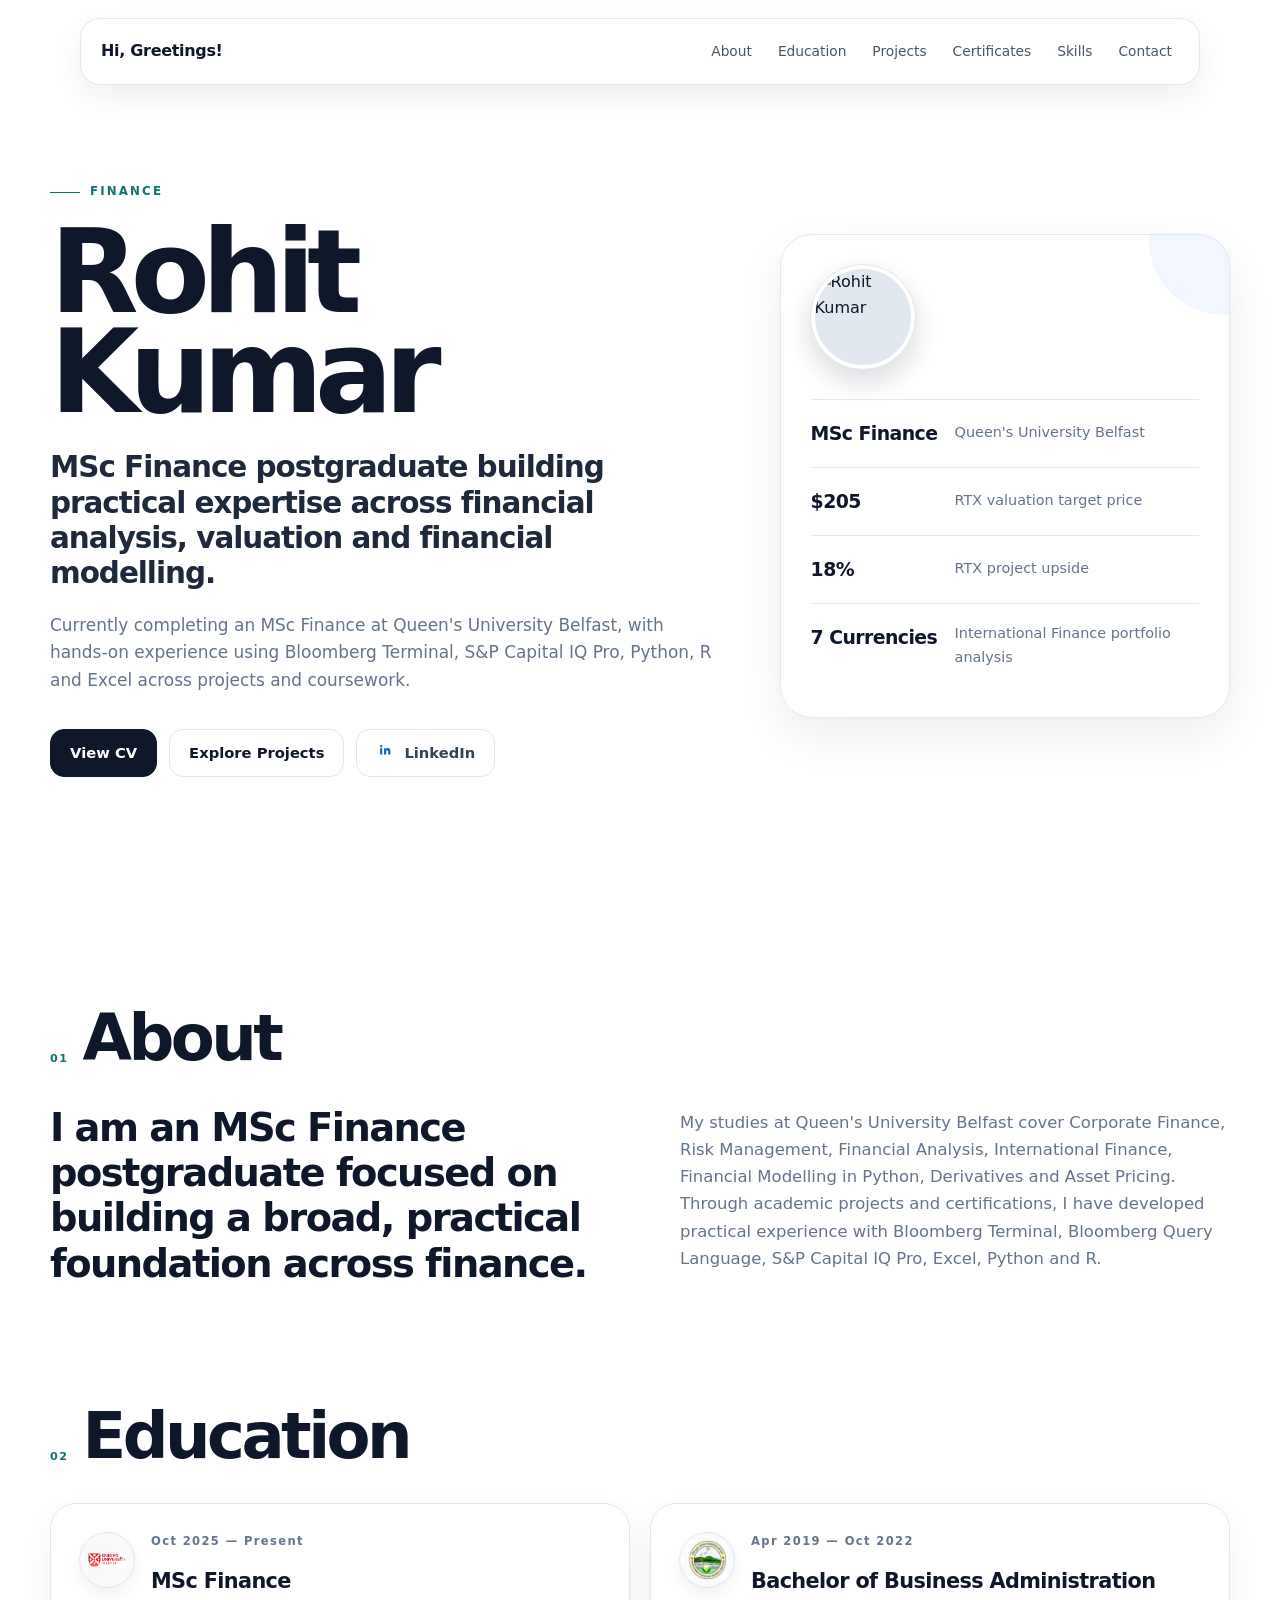
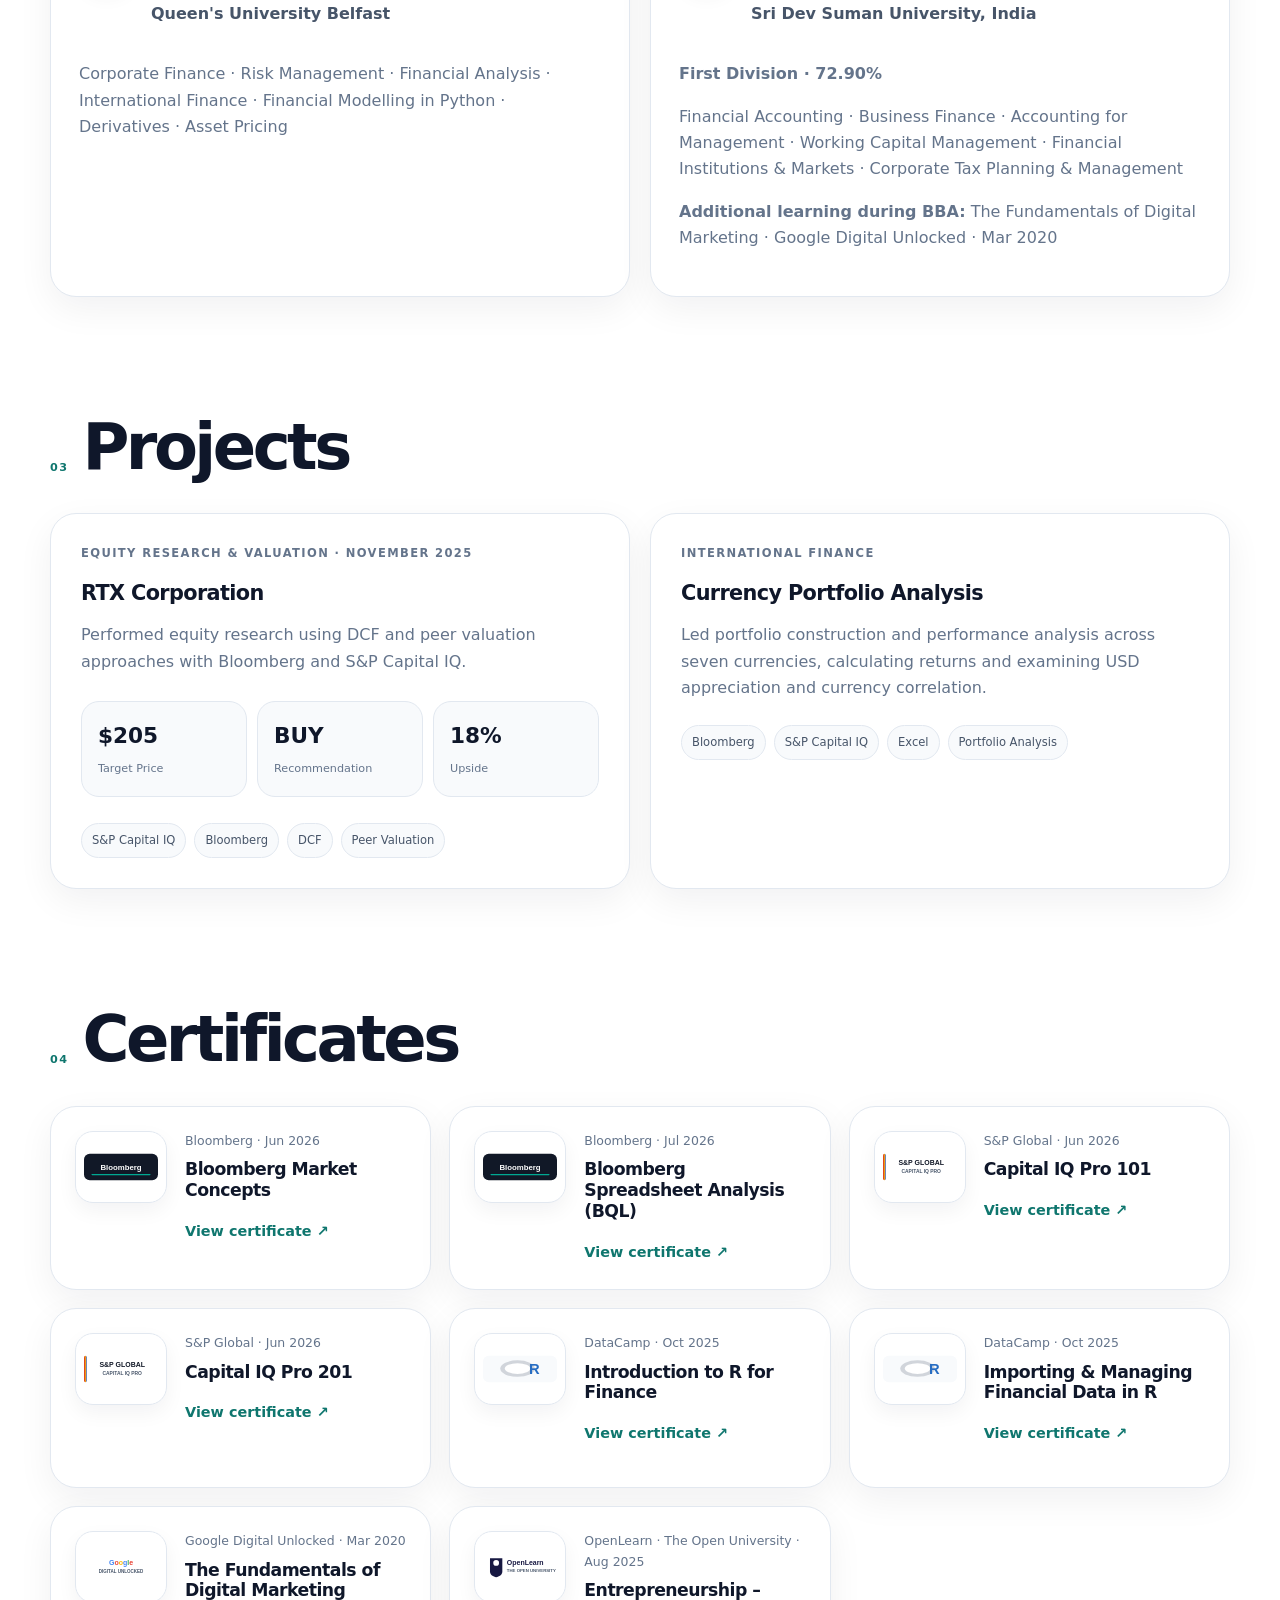
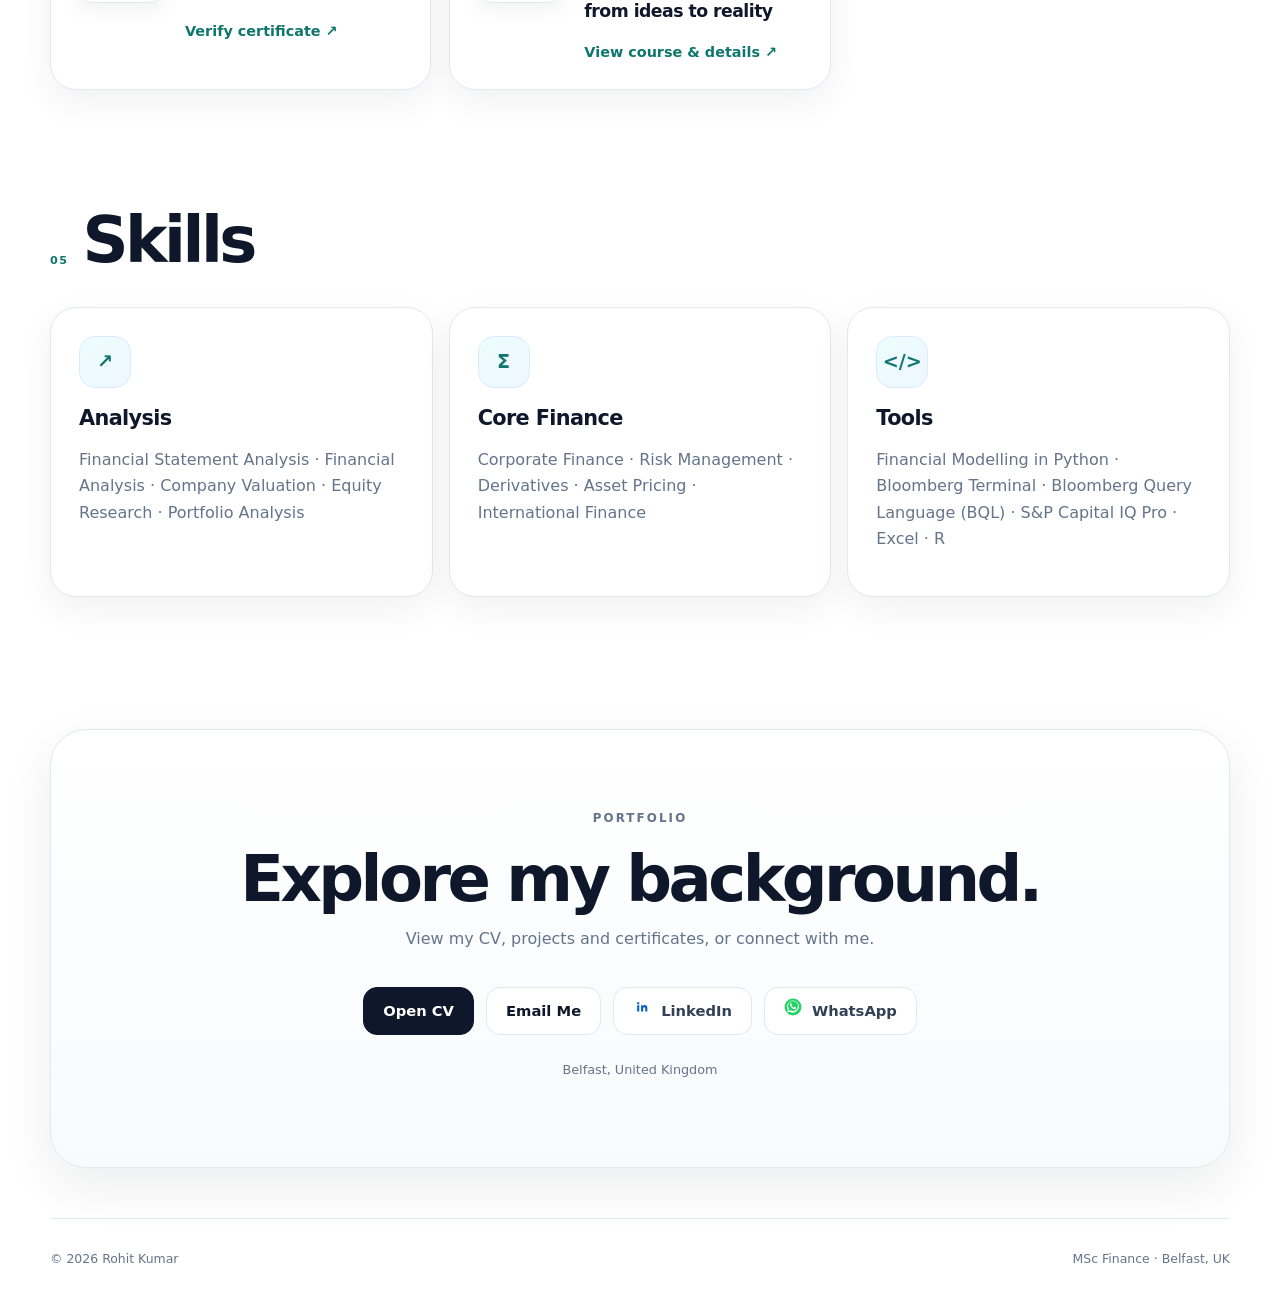
==== index.html @ 31bc8ce0 "Add digital marketing and entrepreneurship certificates" ====
<!doctype html>
<html lang="en">
<head>
  <meta charset="utf-8" />
  <meta name="viewport" content="width=device-width, initial-scale=1" />
  <title>Rohit Kumar | MSc Finance Portfolio</title>
  <meta name="description" content="Portfolio of Rohit Kumar, MSc Finance postgraduate at Queen's University Belfast. Explore projects, certificates, education and skills." />
  <meta name="keywords" content="Rohit Kumar, MSc Finance, Queen's University Belfast, Finance, Financial Analysis, Corporate Finance, Bloomberg, S&P Capital IQ Pro, Python, Portfolio" />
  <meta name="author" content="Rohit Kumar" />
  <meta name="robots" content="index, follow" />
  <meta property="og:title" content="Rohit Kumar | MSc Finance Portfolio" />
  <meta property="og:description" content="Projects, certificates, education and skills." />
  <meta property="og:type" content="website" />
  <link rel="stylesheet" href="styles.css?v=8" />
  <style>html,body{background:#fff;color:#0f172a}.edu-logo img{display:block}.edu-logo img[src]{opacity:1}.edu-logo img:not([src]){display:none}</style>
</head>
<body>
  <header class="site-header">
    <a class="brand greeting" href="#home" aria-label="Rohit Kumar home">Hi, Greetings!</a>
    <button class="menu-btn" id="menuBtn" aria-label="Open navigation" aria-expanded="false">☰</button>
    <nav id="navMenu" aria-label="Main navigation">
      <a href="#about">About</a><a href="#education">Education</a><a href="#projects">Projects</a><a href="#certifications">Certificates</a><a href="#skills">Skills</a><a href="#contact">Contact</a>
    </nav>
  </header>

  <main>
    <section class="hero" id="home">
      <div class="hero-copy reveal">
        <p class="eyebrow">FINANCE</p>
        <h1>Rohit Kumar</h1>
        <h2>MSc Finance postgraduate building practical expertise across financial analysis, valuation and financial modelling.</h2>
        <p class="lead">Currently completing an MSc Finance at Queen's University Belfast, with hands-on experience using Bloomberg Terminal, S&amp;P Capital IQ Pro, Python, R and Excel across projects and coursework.</p>
        <div class="hero-actions">
          <a class="btn primary" href="assets/cv/Rohit-Kumar-CV.pdf" target="_blank" rel="noopener">View CV</a>
          <a class="btn secondary" href="#projects">Explore Projects</a>
          <a class="btn ghost icon-btn" href="https://www.linkedin.com/in/rohit-kumar-sharma-/" target="_blank" rel="noopener"><span class="icon linkedin-icon" aria-hidden="true"><svg viewBox="0 0 24 24" width="18" height="18" fill="currentColor"><path d="M6.94 8.5A1.56 1.56 0 1 1 6.94 5.38 1.56 1.56 0 0 1 6.94 8.5ZM5.5 9.75h2.88V18H5.5V9.75Zm4.69 0h2.76v1.13h.04c.38-.73 1.32-1.5 2.72-1.5 2.91 0 3.45 1.91 3.45 4.39V18h-2.88v-3.76c0-.9-.02-2.05-1.25-2.05-1.25 0-1.44.98-1.44 1.99V18h-2.88V9.75Z"/></svg></span><span>LinkedIn</span></a>
        </div>
      </div>
      <aside class="hero-card reveal" aria-label="Profile highlights">
        <div class="profile-photo"><img src="assets/profile/rohit-avatar-final.jpg?v=7" alt="Rohit Kumar" /></div>
        <div class="metric"><strong>MSc Finance</strong><span>Queen's University Belfast</span></div>
        <div class="metric"><strong>$205</strong><span>RTX valuation target price</span></div>
        <div class="metric"><strong>18%</strong><span>RTX project upside</span></div>
        <div class="metric"><strong>7 Currencies</strong><span>International Finance portfolio analysis</span></div>
      </aside>
    </section>

    <section id="about" class="section reveal">
      <div class="section-heading"><span>01</span><h2>About</h2></div>
      <div class="about-grid"><p class="big-copy">I am an MSc Finance postgraduate focused on building a broad, practical foundation across finance.</p><p>My studies at Queen's University Belfast cover Corporate Finance, Risk Management, Financial Analysis, International Finance, Financial Modelling in Python, Derivatives and Asset Pricing. Through academic projects and certifications, I have developed practical experience with Bloomberg Terminal, Bloomberg Query Language, S&amp;P Capital IQ Pro, Excel, Python and R.</p></div>
    </section>

    <section id="education" class="section reveal">
      <div class="section-heading"><span>02</span><h2>Education</h2></div>
      <div class="cards two education-grid">
        <article class="card education-card"><div class="edu-top"><div class="edu-logo qub-logo" aria-label="Queen's University Belfast logo"><img id="qubLogo" alt="Queen's University Belfast crest"><span class="edu-logo-placeholder">QUB</span></div><div><p class="card-kicker">Oct 2025 — Present</p><h3>MSc Finance</h3><h4>Queen's University Belfast</h4></div></div><p>Corporate Finance · Risk Management · Financial Analysis · International Finance · Financial Modelling in Python · Derivatives · Asset Pricing</p></article>
        <article class="card education-card"><div class="edu-top"><div class="edu-logo sdsuv-logo" aria-label="Sri Dev Suman Uttarakhand University logo"><img id="sdsuLogo" alt="Sri Dev Suman Uttarakhand University logo"><span class="edu-logo-placeholder">SDSU</span></div><div><p class="card-kicker">Apr 2019 — Oct 2022</p><h3>Bachelor of Business Administration</h3><h4>Sri Dev Suman University, India</h4></div></div><p><strong>First Division · 72.90%</strong></p><p>Financial Accounting · Business Finance · Accounting for Management · Working Capital Management · Financial Institutions &amp; Markets · Corporate Tax Planning &amp; Management</p><p class="edu-extra"><strong>Additional learning during BBA:</strong> The Fundamentals of Digital Marketing · Google Digital Unlocked · Mar 2020</p></article>
      </div>
    </section>

    <section id="projects" class="section reveal">
      <div class="section-heading"><span>03</span><h2>Projects</h2></div>
      <div class="cards two"><article class="card project-card featured-card"><p class="card-kicker">EQUITY RESEARCH &amp; VALUATION · NOVEMBER 2025</p><h3>RTX Corporation</h3><p>Performed equity research using DCF and peer valuation approaches with Bloomberg and S&amp;P Capital IQ.</p><div class="result-grid"><div><strong>$205</strong><span>Target Price</span></div><div><strong>BUY</strong><span>Recommendation</span></div><div><strong>18%</strong><span>Upside</span></div></div><div class="tags"><span>S&amp;P Capital IQ</span><span>Bloomberg</span><span>DCF</span><span>Peer Valuation</span></div></article><article class="card project-card featured-card"><p class="card-kicker">INTERNATIONAL FINANCE</p><h3>Currency Portfolio Analysis</h3><p>Led portfolio construction and performance analysis across seven currencies, calculating returns and examining USD appreciation and currency correlation.</p><div class="tags"><span>Bloomberg</span><span>S&amp;P Capital IQ</span><span>Excel</span><span>Portfolio Analysis</span></div></article></div>
    </section>

    <section id="certifications" class="section reveal">
      <div class="section-heading"><span>04</span><h2>Certificates</h2></div>
      <div class="cert-grid">
        <article class="cert"><div class="cert-media"><svg viewBox="0 0 180 64" aria-hidden="true"><rect width="180" height="64" rx="14" fill="#111827"/><text x="90" y="39" text-anchor="middle" font-size="19" font-family="Arial,sans-serif" font-weight="700" fill="#fff">Bloomberg</text><rect x="18" y="49" width="144" height="3" rx="2" fill="#00a892"/></svg></div><div><p>Bloomberg · Jun 2026</p><h3>Bloomberg Market Concepts</h3><a href="assets/certificates/Bloomberg-Market-Concepts.pdf" target="_blank" rel="noopener">View certificate ↗</a></div></article>
        <article class="cert"><div class="cert-media"><svg viewBox="0 0 180 64" aria-hidden="true"><rect width="180" height="64" rx="14" fill="#111827"/><text x="90" y="39" text-anchor="middle" font-size="19" font-family="Arial,sans-serif" font-weight="700" fill="#fff">Bloomberg</text><rect x="18" y="49" width="144" height="3" rx="2" fill="#00a892"/></svg></div><div><p>Bloomberg · Jul 2026</p><h3>Bloomberg Spreadsheet Analysis (BQL)</h3><a href="assets/certificates/Bloomberg-Spreadsheet-Analysis-BQL.pdf" target="_blank" rel="noopener">View certificate ↗</a></div></article>
        <article class="cert"><div class="cert-media"><svg viewBox="0 0 180 64" aria-hidden="true"><defs><linearGradient id="spg" x1="0" x2="1"><stop offset="0" stop-color="#d71920"/><stop offset=".5" stop-color="#f59e0b"/><stop offset="1" stop-color="#2563eb"/></linearGradient></defs><rect width="180" height="64" rx="14" fill="#fff"/><rect width="7" height="64" rx="4" fill="url(#spg)"/><text x="93" y="28" text-anchor="middle" font-size="17" font-family="Arial,sans-serif" font-weight="800" fill="#111827">S&amp;P GLOBAL</text><text x="93" y="47" text-anchor="middle" font-size="12" font-family="Arial,sans-serif" font-weight="700" fill="#475569">CAPITAL IQ PRO</text></svg></div><div><p>S&amp;P Global · Jun 2026</p><h3>Capital IQ Pro 101</h3><a href="assets/certificates/Capital-IQ-Pro-101.pdf" target="_blank" rel="noopener">View certificate ↗</a></div></article>
        <article class="cert"><div class="cert-media"><svg viewBox="0 0 180 64" aria-hidden="true"><defs><linearGradient id="spg2" x1="0" x2="1"><stop offset="0" stop-color="#d71920"/><stop offset=".5" stop-color="#f59e0b"/><stop offset="1" stop-color="#2563eb"/></linearGradient></defs><rect width="180" height="64" rx="14" fill="#fff"/><rect width="7" height="64" rx="4" fill="url(#spg2)"/><text x="93" y="28" text-anchor="middle" font-size="17" font-family="Arial,sans-serif" font-weight="800" fill="#111827">S&amp;P GLOBAL</text><text x="93" y="47" text-anchor="middle" font-size="12" font-family="Arial,sans-serif" font-weight="700" fill="#475569">CAPITAL IQ PRO</text></svg></div><div><p>S&amp;P Global · Jun 2026</p><h3>Capital IQ Pro 201</h3><a href="assets/certificates/Capital-IQ-Pro-201.pdf" target="_blank" rel="noopener">View certificate ↗</a></div></article>
        <article class="cert"><div class="cert-media"><svg viewBox="0 0 180 64" aria-hidden="true"><rect width="180" height="64" rx="14" fill="#f8fafc"/><ellipse cx="84" cy="31" rx="42" ry="20" fill="#d1d5db"/><ellipse cx="84" cy="31" rx="31" ry="13" fill="#fff"/><text x="112" y="44" font-size="36" font-family="Arial,sans-serif" font-weight="800" fill="#276dc3">R</text></svg></div><div><p>DataCamp · Oct 2025</p><h3>Introduction to R for Finance</h3><a href="assets/certificates/Introduction-to-R-for-Finance.pdf" target="_blank" rel="noopener">View certificate ↗</a></div></article>
        <article class="cert"><div class="cert-media"><svg viewBox="0 0 180 64" aria-hidden="true"><rect width="180" height="64" rx="14" fill="#f8fafc"/><ellipse cx="84" cy="31" rx="42" ry="20" fill="#d1d5db"/><ellipse cx="84" cy="31" rx="31" ry="13" fill="#fff"/><text x="112" y="44" font-size="36" font-family="Arial,sans-serif" font-weight="800" fill="#276dc3">R</text></svg></div><div><p>DataCamp · Oct 2025</p><h3>Importing &amp; Managing Financial Data in R</h3><a href="assets/certificates/Managing-Financial-Data-in-R.pdf" target="_blank" rel="noopener">View certificate ↗</a></div></article>
        <article class="cert"><div class="cert-media"><svg viewBox="0 0 180 64" aria-hidden="true"><rect width="180" height="64" rx="14" fill="#fff"/><text x="90" y="26" text-anchor="middle" font-size="17" font-family="Arial,sans-serif" font-weight="800"><tspan fill="#4285F4">G</tspan><tspan fill="#EA4335">o</tspan><tspan fill="#FBBC05">o</tspan><tspan fill="#4285F4">g</tspan><tspan fill="#34A853">l</tspan><tspan fill="#EA4335">e</tspan></text><text x="90" y="46" text-anchor="middle" font-size="11" font-family="Arial,sans-serif" font-weight="700" fill="#475569">DIGITAL UNLOCKED</text></svg></div><div><p>Google Digital Unlocked · Mar 2020</p><h3>The Fundamentals of Digital Marketing</h3><a href="https://learndigital.withgoogle.com/digitalunlocked/validate-certificate-code" target="_blank" rel="noopener">Verify certificate ↗</a></div></article>
        <article class="cert"><div class="cert-media"><svg viewBox="0 0 180 64" aria-hidden="true"><rect width="180" height="64" rx="14" fill="#fff"/><path d="M17 11h30v32c0 9-8 12-15 14-7-2-15-5-15-14V11Z" fill="#171842"/><circle cx="32" cy="22" r="7" fill="#fff"/><text x="58" y="28" font-size="17" font-family="Arial,sans-serif" font-weight="800" fill="#171842">OpenLearn</text><text x="58" y="45" font-size="10.5" font-family="Arial,sans-serif" font-weight="700" fill="#475569">THE OPEN UNIVERSITY</text></svg></div><div><p>OpenLearn · The Open University · Aug 2025</p><h3>Entrepreneurship – from ideas to reality</h3><a href="https://www.open.edu/openlearn/money-business/entrepreneurship-ideas-reality/content-section-overview" target="_blank" rel="noopener">View course &amp; details ↗</a></div></article>
      </div>
    </section>

    <section id="skills" class="section reveal"><div class="section-heading"><span>05</span><h2>Skills</h2></div><div class="skills-grid"><article class="skill-card"><div class="skill-icon">↗</div><h3>Analysis</h3><p>Financial Statement Analysis · Financial Analysis · Company Valuation · Equity Research · Portfolio Analysis</p></article><article class="skill-card"><div class="skill-icon">Σ</div><h3>Core Finance</h3><p>Corporate Finance · Risk Management · Derivatives · Asset Pricing · International Finance</p></article><article class="skill-card"><div class="skill-icon">&lt;/&gt;</div><h3>Tools</h3><p>Financial Modelling in Python · Bloomberg Terminal · Bloomberg Query Language (BQL) · S&amp;P Capital IQ Pro · Excel · R</p></article></div></section>

    <section class="cta reveal" id="contact"><p class="eyebrow">PORTFOLIO</p><h2>Explore my background.</h2><p>View my CV, projects and certificates, or connect with me.</p><div class="hero-actions center"><a class="btn primary" href="assets/cv/Rohit-Kumar-CV.pdf" target="_blank" rel="noopener">Open CV</a><a class="btn secondary" href="mailto:rohitsharma9060r.s@gmail.com">Email Me</a><a class="btn ghost icon-btn" href="https://www.linkedin.com/in/rohit-kumar-sharma-/" target="_blank" rel="noopener"><span class="icon linkedin-icon" aria-hidden="true"><svg viewBox="0 0 24 24" width="18" height="18" fill="currentColor"><path d="M6.94 8.5A1.56 1.56 0 1 1 6.94 5.38 1.56 1.56 0 0 1 6.94 8.5ZM5.5 9.75h2.88V18H5.5V9.75Zm4.69 0h2.76v1.13h.04c.38-.73 1.32-1.5 2.72-1.5 2.91 0 3.45 1.91 3.45 4.39V18h-2.88v-3.76c0-.9-.02-2.05-1.25-2.05-1.25 0-1.44.98-1.44 1.99V18h-2.88V9.75Z"/></svg></span><span>LinkedIn</span></a><a class="btn ghost icon-btn whatsapp-btn" href="https://wa.me/447887149723" target="_blank" rel="noopener"><span class="icon" aria-hidden="true"><svg viewBox="0 0 32 32" width="18" height="18"><circle cx="16" cy="16" r="15" fill="#25D366"/><path fill="#fff" d="M23.7 8.1A10.7 10.7 0 0 0 6.9 21l-1.3 4.7 4.8-1.3a10.7 10.7 0 0 0 13.3-16.3Zm-7.9 15a8.9 8.9 0 0 1-4.6-1.2l-.3-.2-2.8.8.8-2.8-.2-.3a8.9 8.9 0 1 1 7.1 3.7Zm4.9-6.7c-.3-.1-1.6-.8-1.8-.9-.3-.1-.4-.1-.6.2-.2.3-.7.9-.8 1-.2.2-.3.2-.6.1-.3-.1-1.1-.4-2.1-1.4-.8-.7-1.3-1.6-1.5-1.8-.2-.3 0-.4.1-.5l.4-.5c.1-.2.2-.3.2-.4.1-.2 0-.3 0-.5-.1-.1-.6-1.5-.8-2-.2-.5-.5-.5-.6-.5h-.5c-.2 0-.5.1-.7.4-.3.3-.9.9-.9 2.3s1 2.7 1.1 2.9c.2.2 1.9 3 4.7 4.2.7.3 1.2.5 1.6.6.7.2 1.3.2 1.7.1.5-.1 1.6-.6 1.8-1.3.2-.6.2-1.1.2-1.3-.1-.1-.3-.2-.6-.3Z"/></svg></span><span>WhatsApp</span></a></div><p class="location">Belfast, United Kingdom</p></section>
  </main>
  <footer><span>© <span id="year"></span> Rohit Kumar</span><span>MSc Finance · Belfast, UK</span></footer>
  <script src="script.js?v=8"></script>
</body>
</html>
---- styles.css ----
:root{
  --bg:#f7f9fc;--surface:#ffffff;--surface-soft:#f1f5f9;--text:#0f172a;--muted:#64748b;
  --line:#e2e8f0;--accent:#0f766e;--accent-2:#2563eb;--shadow:0 18px 50px rgba(15,23,42,.08);--radius:26px;
}
*{box-sizing:border-box}html{scroll-behavior:smooth}body{margin:0;background:linear-gradient(180deg,#fff 0%,#f8fafc 55%,#f3f6fb 100%);color:var(--text);font-family:Inter,ui-sans-serif,system-ui,-apple-system,BlinkMacSystemFont,"Segoe UI",sans-serif;line-height:1.65;overflow-x:hidden}body:before{content:"";position:fixed;inset:0;pointer-events:none;z-index:-1;background:radial-gradient(circle at 15% 10%,rgba(37,99,235,.05),transparent 28%),radial-gradient(circle at 88% 20%,rgba(15,118,110,.05),transparent 24%)}a{color:inherit;text-decoration:none}button{font:inherit}.site-header{position:fixed;top:18px;left:50%;transform:translateX(-50%);z-index:100;width:min(1120px,calc(100% - 32px));display:flex;align-items:center;justify-content:space-between;padding:12px 16px 12px 20px;border:1px solid rgba(226,232,240,.95);border-radius:20px;background:rgba(255,255,255,.88);backdrop-filter:blur(18px);box-shadow:0 12px 35px rgba(15,23,42,.07)}.brand{font-size:1rem;font-weight:800;letter-spacing:-.02em}.greeting{color:#0f172a}nav{display:flex;gap:4px;align-items:center}nav a{padding:9px 11px;border-radius:12px;color:#475569;font-size:.86rem;transition:.25s}nav a:hover{background:#f1f5f9;color:#0f172a}.menu-btn{display:none;color:#0f172a;border:1px solid var(--line);background:#fff;border-radius:12px;padding:7px 10px}main{width:min(1180px,calc(100% - 36px));margin:0 auto}.hero{min-height:100vh;display:grid;grid-template-columns:1.2fr .8fr;gap:54px;align-items:center;padding:130px 0 78px;position:relative}.eyebrow{display:inline-flex;align-items:center;gap:10px;margin:0 0 20px;font-size:.74rem;font-weight:800;letter-spacing:.18em;color:var(--accent)}.eyebrow:before{content:"";width:30px;height:1px;background:var(--accent)}h1{font-size:clamp(4rem,9vw,7.2rem);line-height:.87;letter-spacing:-.07em;margin:0 0 28px;max-width:830px}.hero h2{font-size:clamp(1.35rem,2.3vw,2rem);line-height:1.2;letter-spacing:-.035em;margin:0 0 20px;color:#1e293b;font-weight:700;max-width:720px}.lead{font-size:1.06rem;max-width:700px;color:var(--muted);margin:0}.hero-actions{display:flex;gap:12px;flex-wrap:wrap;margin-top:34px}.hero-actions.center{justify-content:center}.btn{display:inline-flex;align-items:center;justify-content:center;min-height:48px;padding:0 19px;border-radius:14px;font-size:.92rem;font-weight:760;border:1px solid var(--line);background:#fff;transition:.25s ease}.btn:hover{transform:translateY(-2px);box-shadow:0 10px 24px rgba(15,23,42,.08)}.btn.primary{background:#0f172a;color:#fff;border-color:#0f172a}.btn.secondary{background:#fff;color:#0f172a}.btn.ghost{color:#334155;background:#fff}.icon-btn{gap:10px}.linkedin-icon{color:#0a66c2}.whatsapp-btn .icon{color:#25D366}.hero-card{position:relative;padding:30px;border:1px solid var(--line);border-radius:32px;background:rgba(255,255,255,.92);box-shadow:var(--shadow);overflow:hidden}.hero-card:before{content:"";position:absolute;width:150px;height:150px;border-radius:50%;right:-70px;top:-70px;background:rgba(37,99,235,.06)}.profile-photo{width:104px;height:104px;border-radius:50%;overflow:hidden;margin-bottom:30px;box-shadow:0 12px 30px rgba(15,23,42,.16);border:4px solid #fff;outline:1px solid #e2e8f0;background:#e2e8f0}.profile-photo img{width:100%;height:100%;object-fit:cover;object-position:center;display:block}.metric{display:grid;grid-template-columns:130px 1fr;gap:14px;padding:18px 0;border-top:1px solid var(--line)}.metric strong{font-size:1.18rem;letter-spacing:-.03em}.metric span{color:var(--muted);font-size:.9rem;align-self:center}.section{padding:108px 0 12px}.section-heading{display:flex;align-items:end;gap:14px;margin-bottom:36px}.section-heading span{font-size:.7rem;color:var(--accent);font-weight:800;letter-spacing:.13em}.section-heading h2{font-size:clamp(2.5rem,5vw,4.2rem);letter-spacing:-.055em;line-height:.95;margin:0}.about-grid{display:grid;grid-template-columns:1fr 1fr;gap:80px;align-items:start}.big-copy{font-size:clamp(1.65rem,3vw,2.45rem);line-height:1.18;letter-spacing:-.04em;margin:0;font-weight:700}.about-grid>p:last-child{color:var(--muted);font-size:1.03rem;margin:4px 0 0}.cards{display:grid;gap:20px}.cards.two{grid-template-columns:repeat(2,minmax(0,1fr))}.card,.cert,.skill-card{position:relative;padding:30px;border:1px solid var(--line);border-radius:var(--radius);background:#fff;box-shadow:0 12px 36px rgba(15,23,42,.06);transition:.3s ease;overflow:hidden}.card:hover,.cert:hover,.skill-card:hover{transform:translateY(-5px);box-shadow:0 20px 48px rgba(15,23,42,.10);border-color:#cbd5e1}.card-kicker{font-size:.72rem;font-weight:800;letter-spacing:.12em;color:var(--accent);margin:0 0 18px}.card h3,.cert h3,.skill-card h3{font-size:1.3rem;line-height:1.2;letter-spacing:-.03em;margin:0 0 7px}.card h4{color:#475569;margin:0 0 18px;font-weight:650}.card p,.skill-card p{color:var(--muted)}.education-grid .education-card{padding:28px}.edu-top{display:flex;align-items:flex-start;gap:16px;margin-bottom:12px}.edu-logo{flex:0 0 56px;width:56px;height:56px;border-radius:50%;display:grid;place-items:center;background:#f8fafc;border:1px solid #e2e8f0;box-shadow:0 8px 20px rgba(15,23,42,.06);overflow:hidden}.edu-logo img{width:74%;height:74%;object-fit:contain}.edu-logo-placeholder{font-size:.67rem;font-weight:900;letter-spacing:.03em;color:#334155}.result-grid{display:grid;grid-template-columns:repeat(3,1fr);gap:10px;margin:26px 0}.result-grid div{padding:16px;border:1px solid var(--line);border-radius:18px;background:#f8fafc}.result-grid strong{display:block;font-size:1.35rem}.result-grid span{font-size:.7rem;color:var(--muted)}.tags{display:flex;flex-wrap:wrap;gap:8px;margin-top:24px}.tags span{padding:7px 10px;border-radius:999px;border:1px solid var(--line);font-size:.72rem;color:#475569;background:#f8fafc}.cert-grid{display:grid;grid-template-columns:repeat(3,minmax(0,1fr));gap:18px}.cert{display:flex;gap:18px;min-height:180px;padding:24px}.cert p{font-size:.78rem;color:#64748b;margin:0 0 8px}.cert h3{font-size:1.08rem}.cert a{display:inline-flex;margin-top:12px;font-size:.9rem;color:var(--accent);font-weight:760}.cert-media{flex:0 0 92px;height:72px;border-radius:18px;display:flex;align-items:center;justify-content:center;padding:8px;border:1px solid #e2e8f0;overflow:hidden;background:#fff;box-shadow:0 8px 20px rgba(15,23,42,.05)}.cert-media svg,.cert-media img{width:100%;height:100%;object-fit:contain;display:block}.skills-grid{display:grid;grid-template-columns:repeat(3,1fr);gap:16px}.skill-card{padding:28px}.skill-icon{width:52px;height:52px;border-radius:16px;display:grid;place-items:center;font-size:1.2rem;font-weight:800;margin-bottom:18px;background:linear-gradient(135deg,#ecfeff,#eff6ff);border:1px solid #dbeafe;color:#0f766e}.cta{margin:120px 0 50px;padding:74px 24px;text-align:center;border:1px solid var(--line);border-radius:36px;background:linear-gradient(180deg,#fff,#f8fafc);box-shadow:var(--shadow)}.cta .eyebrow:before{display:none}.cta h2{font-size:clamp(2.7rem,5vw,4.5rem);line-height:.96;letter-spacing:-.055em;margin:0 auto 16px}.cta>p{color:var(--muted)}.location{font-size:.8rem;margin-top:24px!important}footer{width:min(1180px,calc(100% - 36px));margin:0 auto;padding:30px 0 44px;border-top:1px solid var(--line);display:flex;justify-content:space-between;color:#64748b;font-size:.78rem}.reveal{opacity:0;transform:translateY(22px);transition:opacity .7s ease,transform .7s ease}.reveal.visible{opacity:1;transform:none}@media(max-width:900px){nav{position:absolute;top:65px;left:0;right:0;display:none;flex-direction:column;align-items:stretch;padding:12px;border:1px solid var(--line);border-radius:18px;background:#fff;box-shadow:var(--shadow)}.site-header nav.open{display:flex}.menu-btn{display:block}.hero{grid-template-columns:1fr;min-height:auto;padding-top:150px}.hero-card{max-width:620px}.about-grid{grid-template-columns:1fr;gap:22px}.cards.two,.cert-grid,.skills-grid{grid-template-columns:1fr}.section{padding-top:88px}}@media(max-width:560px){main{width:min(100% - 24px,1180px)}.site-header{width:calc(100% - 20px);top:10px}.hero{padding-top:125px;gap:30px}h1{font-size:4.15rem}.hero-actions .btn{width:100%}.hero-card{padding:22px;border-radius:24px}.metric{grid-template-columns:1fr;gap:2px}.section{padding-top:74px}.card,.cert,.skill-card{padding:23px;border-radius:22px}.result-grid{grid-template-columns:1fr}.cert{min-height:auto;flex-direction:column}.cert-media{width:110px}.cta{margin-top:85px;padding:55px 20px;border-radius:28px}footer{flex-direction:column;gap:7px}}
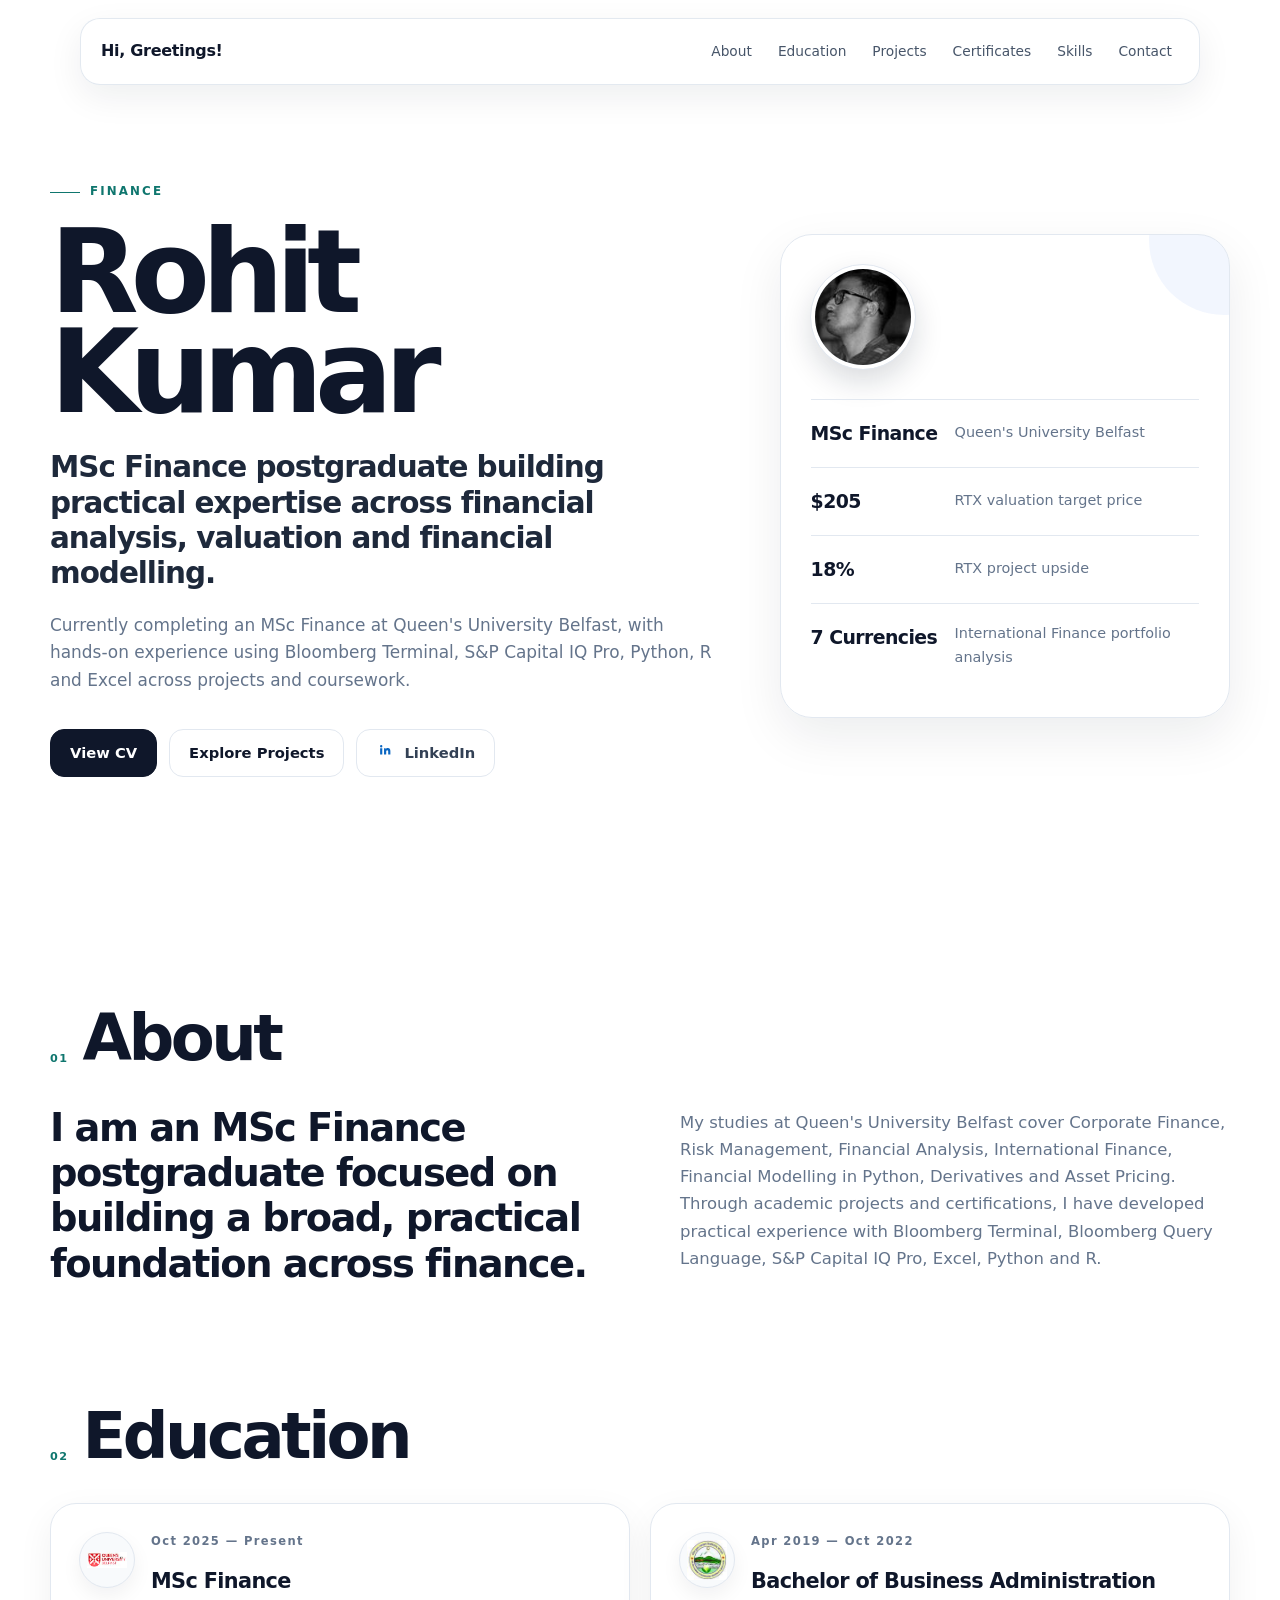
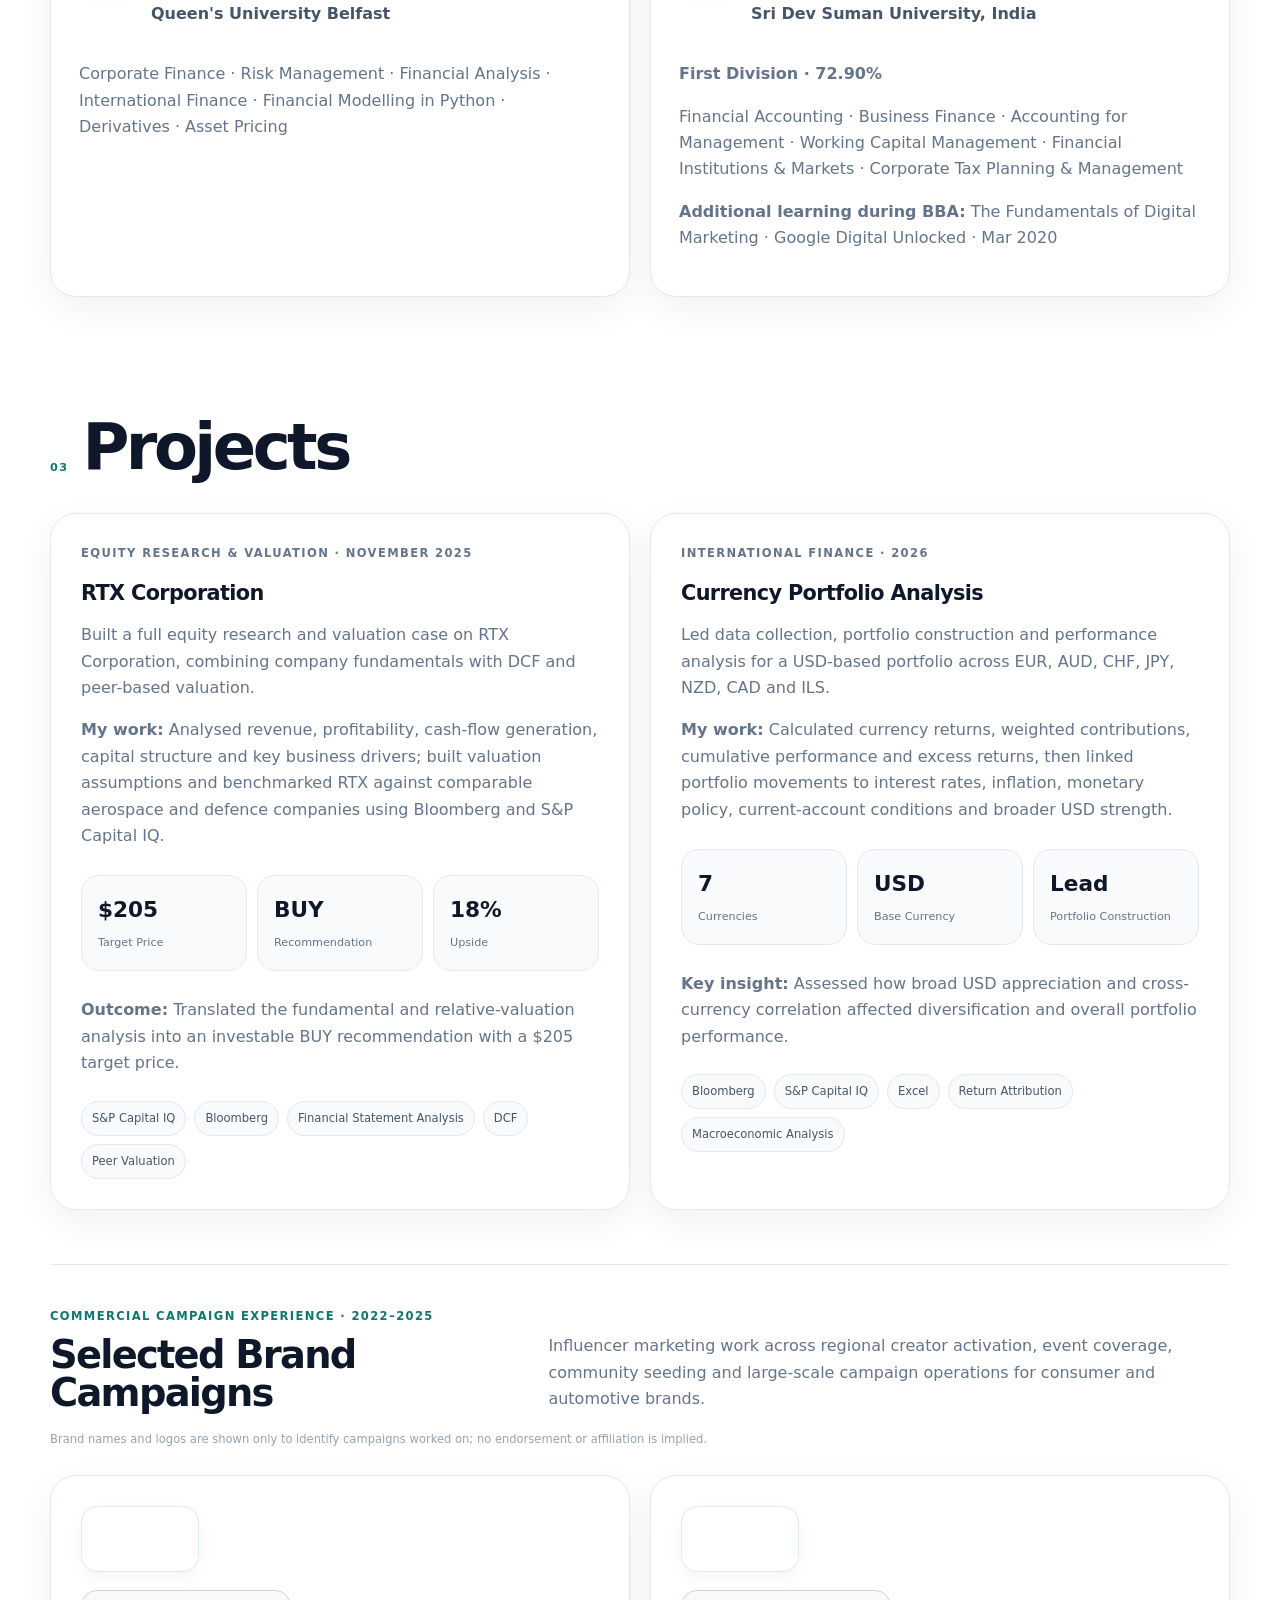
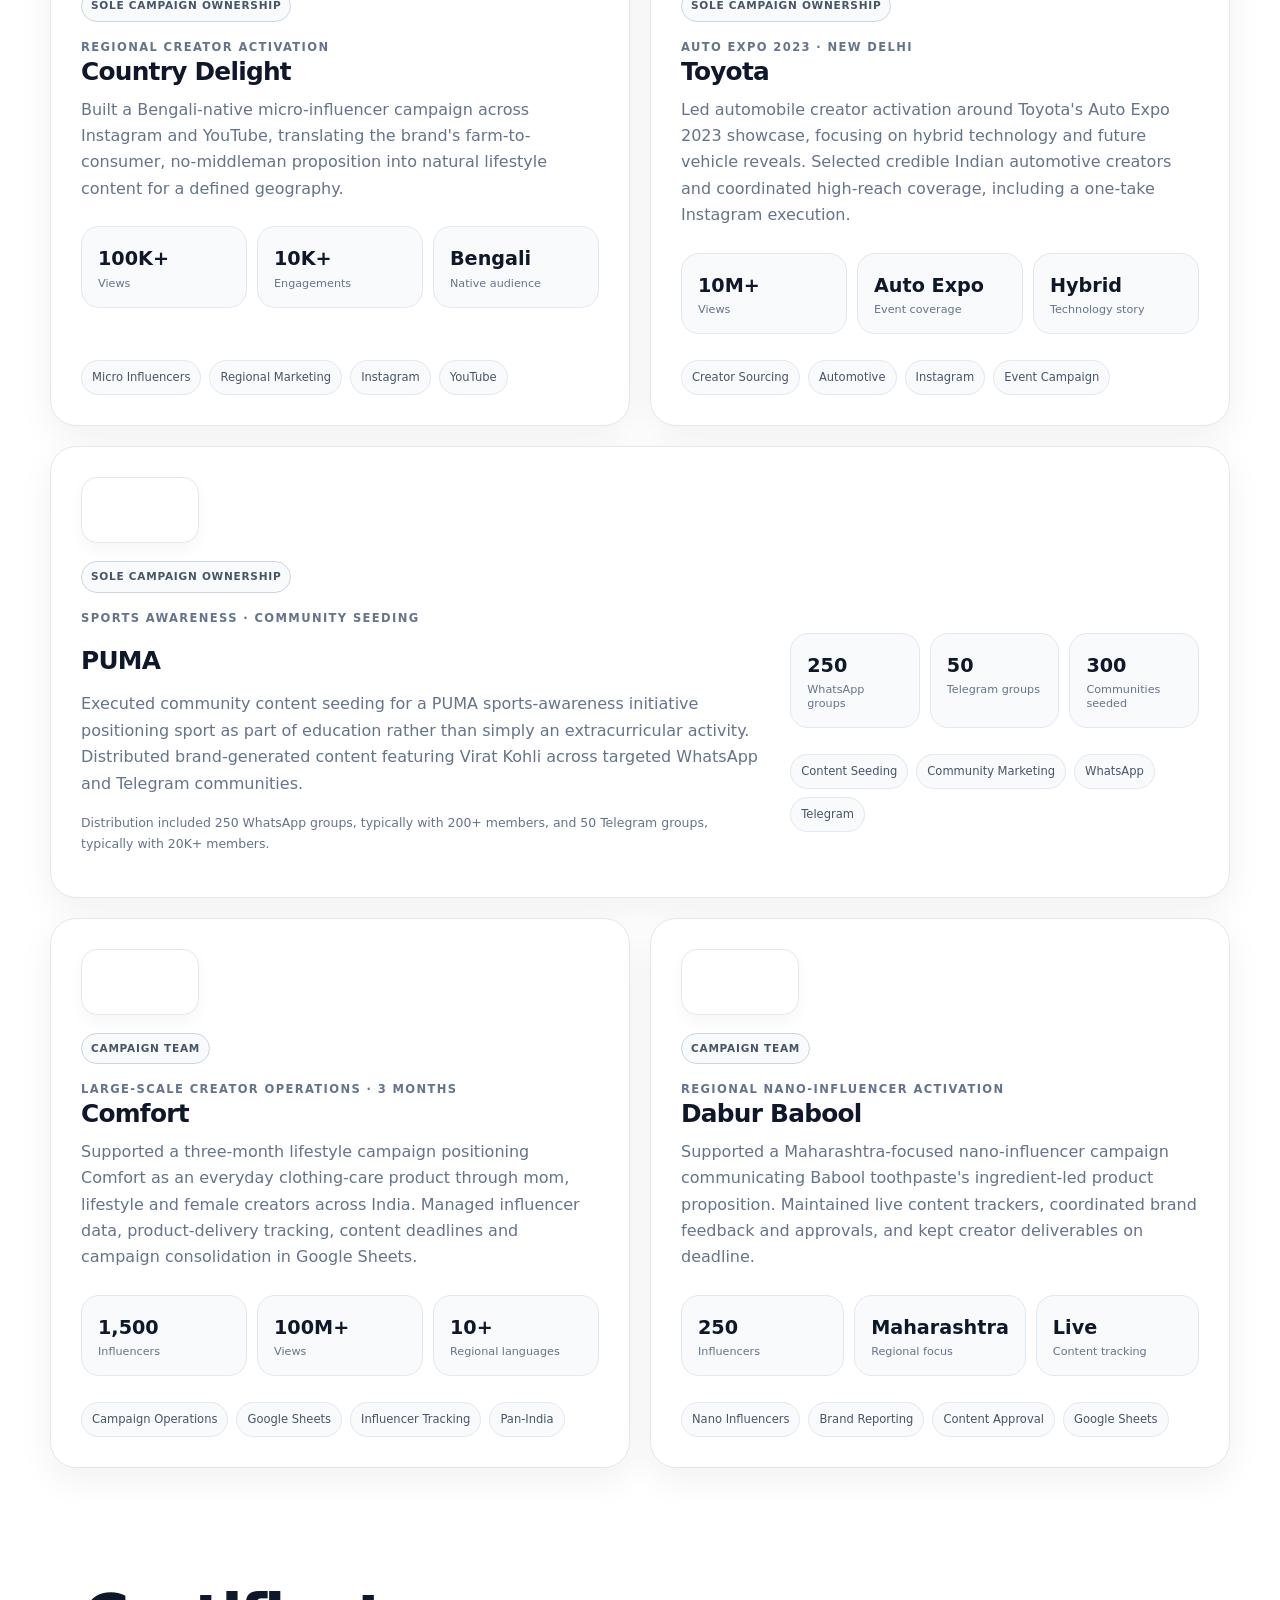
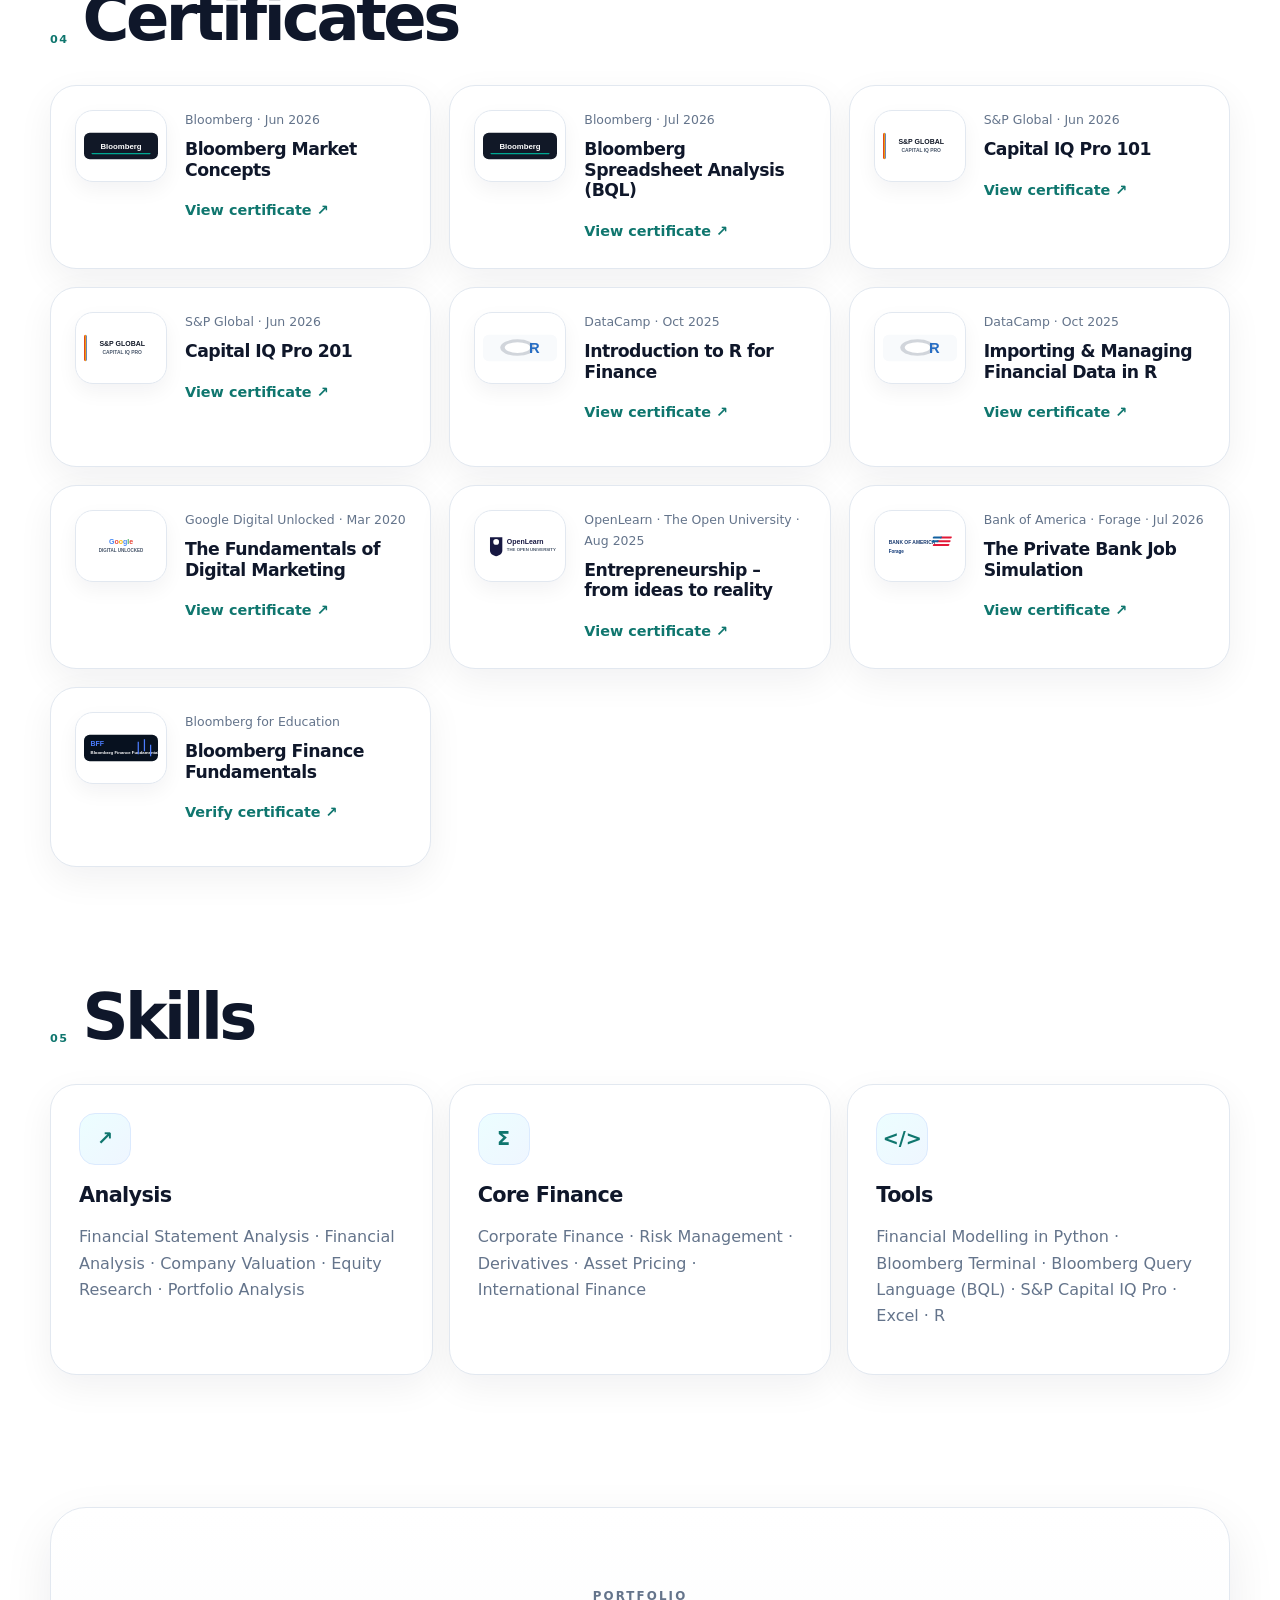
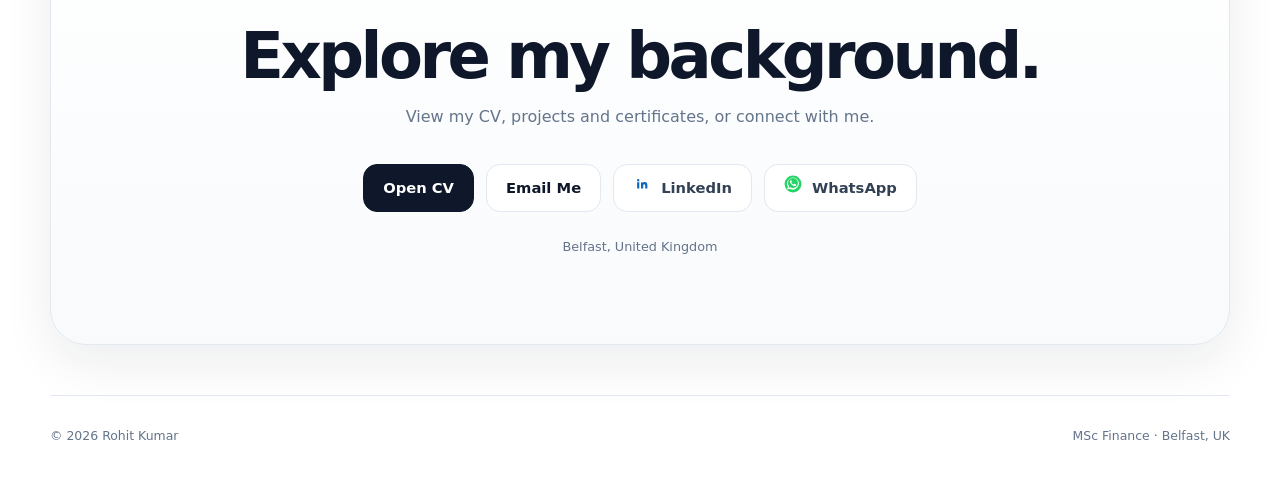
==== commit e61c386a: "Enhance RTX and currency portfolio project cards" ====
--- a/index.html
+++ b/index.html
@@ -60,7 +60,26 @@
 
     <section id="projects" class="section reveal">
       <div class="section-heading"><span>03</span><h2>Projects</h2></div>
-      <div class="cards two"><article class="card project-card featured-card"><p class="card-kicker">EQUITY RESEARCH &amp; VALUATION · NOVEMBER 2025</p><h3>RTX Corporation</h3><p>Performed equity research using DCF and peer valuation approaches with Bloomberg and S&amp;P Capital IQ.</p><div class="result-grid"><div><strong>$205</strong><span>Target Price</span></div><div><strong>BUY</strong><span>Recommendation</span></div><div><strong>18%</strong><span>Upside</span></div></div><div class="tags"><span>S&amp;P Capital IQ</span><span>Bloomberg</span><span>DCF</span><span>Peer Valuation</span></div></article><article class="card project-card featured-card"><p class="card-kicker">INTERNATIONAL FINANCE</p><h3>Currency Portfolio Analysis</h3><p>Led portfolio construction and performance analysis across seven currencies, calculating returns and examining USD appreciation and currency correlation.</p><div class="tags"><span>Bloomberg</span><span>S&amp;P Capital IQ</span><span>Excel</span><span>Portfolio Analysis</span></div></article></div>
+      <div class="cards two">
+        <article class="card project-card featured-card">
+          <p class="card-kicker">EQUITY RESEARCH &amp; VALUATION · NOVEMBER 2025</p>
+          <h3>RTX Corporation</h3>
+          <p>Built a full equity research and valuation case on RTX Corporation, combining company fundamentals with DCF and peer-based valuation.</p>
+          <p><strong>My work:</strong> Analysed revenue, profitability, cash-flow generation, capital structure and key business drivers; built valuation assumptions and benchmarked RTX against comparable aerospace and defence companies using Bloomberg and S&amp;P Capital IQ.</p>
+          <div class="result-grid"><div><strong>$205</strong><span>Target Price</span></div><div><strong>BUY</strong><span>Recommendation</span></div><div><strong>18%</strong><span>Upside</span></div></div>
+          <p><strong>Outcome:</strong> Translated the fundamental and relative-valuation analysis into an investable BUY recommendation with a $205 target price.</p>
+          <div class="tags"><span>S&amp;P Capital IQ</span><span>Bloomberg</span><span>Financial Statement Analysis</span><span>DCF</span><span>Peer Valuation</span></div>
+        </article>
+        <article class="card project-card featured-card">
+          <p class="card-kicker">INTERNATIONAL FINANCE · 2026</p>
+          <h3>Currency Portfolio Analysis</h3>
+          <p>Led data collection, portfolio construction and performance analysis for a USD-based portfolio across EUR, AUD, CHF, JPY, NZD, CAD and ILS.</p>
+          <p><strong>My work:</strong> Calculated currency returns, weighted contributions, cumulative performance and excess returns, then linked portfolio movements to interest rates, inflation, monetary policy, current-account conditions and broader USD strength.</p>
+          <div class="result-grid"><div><strong>7</strong><span>Currencies</span></div><div><strong>USD</strong><span>Base Currency</span></div><div><strong>Lead</strong><span>Portfolio Construction</span></div></div>
+          <p><strong>Key insight:</strong> Assessed how broad USD appreciation and cross-currency correlation affected diversification and overall portfolio performance.</p>
+          <div class="tags"><span>Bloomberg</span><span>S&amp;P Capital IQ</span><span>Excel</span><span>Return Attribution</span><span>Macroeconomic Analysis</span></div>
+        </article>
+      </div>
     </section>
 
     <section id="certifications" class="section reveal">
@@ -82,6 +101,6 @@
     <section class="cta reveal" id="contact"><p class="eyebrow">PORTFOLIO</p><h2>Explore my background.</h2><p>View my CV, projects and certificates, or connect with me.</p><div class="hero-actions center"><a class="btn primary" href="assets/cv/Rohit-Kumar-CV.pdf" target="_blank" rel="noopener">Open CV</a><a class="btn secondary" href="mailto:rohitsharma9060r.s@gmail.com">Email Me</a><a class="btn ghost icon-btn" href="https://www.linkedin.com/in/rohit-kumar-sharma-/" target="_blank" rel="noopener"><span class="icon linkedin-icon" aria-hidden="true"><svg viewBox="0 0 24 24" width="18" height="18" fill="currentColor"><path d="M6.94 8.5A1.56 1.56 0 1 1 6.94 5.38 1.56 1.56 0 0 1 6.94 8.5ZM5.5 9.75h2.88V18H5.5V9.75Zm4.69 0h2.76v1.13h.04c.38-.73 1.32-1.5 2.72-1.5 2.91 0 3.45 1.91 3.45 4.39V18h-2.88v-3.76c0-.9-.02-2.05-1.25-2.05-1.25 0-1.44.98-1.44 1.99V18h-2.88V9.75Z"/></svg></span><span>LinkedIn</span></a><a class="btn ghost icon-btn whatsapp-btn" href="https://wa.me/447887149723" target="_blank" rel="noopener"><span class="icon" aria-hidden="true"><svg viewBox="0 0 32 32" width="18" height="18"><circle cx="16" cy="16" r="15" fill="#25D366"/><path fill="#fff" d="M23.7 8.1A10.7 10.7 0 0 0 6.9 21l-1.3 4.7 4.8-1.3a10.7 10.7 0 0 0 13.3-16.3Zm-7.9 15a8.9 8.9 0 0 1-4.6-1.2l-.3-.2-2.8.8.8-2.8-.2-.3a8.9 8.9 0 1 1 7.1 3.7Zm4.9-6.7c-.3-.1-1.6-.8-1.8-.9-.3-.1-.4-.1-.6.2-.2.3-.7.9-.8 1-.2.2-.3.2-.6.1-.3-.1-1.1-.4-2.1-1.4-.8-.7-1.3-1.6-1.5-1.8-.2-.3 0-.4.1-.5l.4-.5c.1-.2.2-.3.2-.4.1-.2 0-.3 0-.5-.1-.1-.6-1.5-.8-2-.2-.5-.5-.5-.6-.5h-.5c-.2 0-.5.1-.7.4-.3.3-.9.9-.9 2.3s1 2.7 1.1 2.9c.2.2 1.9 3 4.7 4.2.7.3 1.2.5 1.6.6.7.2 1.3.2 1.7.1.5-.1 1.6-.6 1.8-1.3.2-.6.2-1.1.2-1.3-.1-.1-.3-.2-.6-.3Z"/></svg></span><span>WhatsApp</span></a></div><p class="location">Belfast, United Kingdom</p></section>
   </main>
   <footer><span>© <span id="year"></span> Rohit Kumar</span><span>MSc Finance · Belfast, UK</span></footer>
-  <script src="script.js?v=8"></script>
+  <script src="script.js?v=11"></script>
 </body>
 </html>
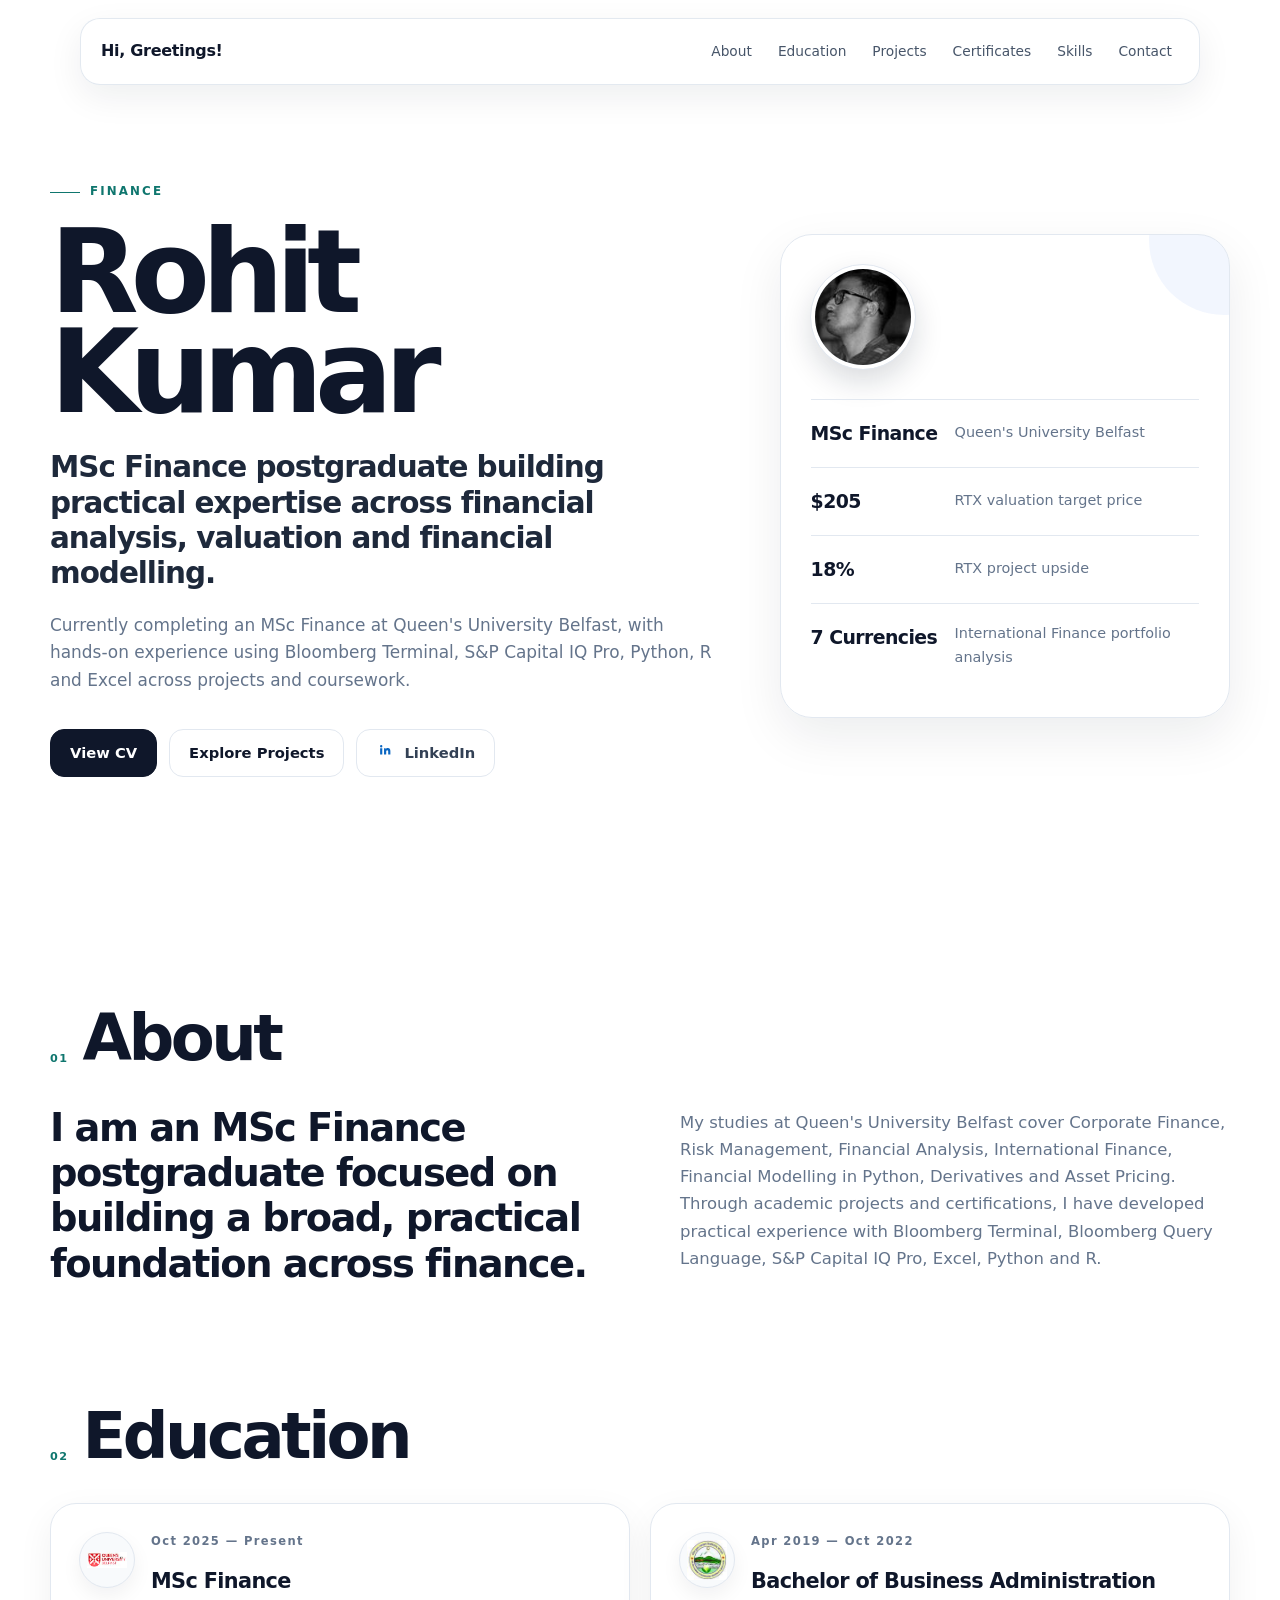
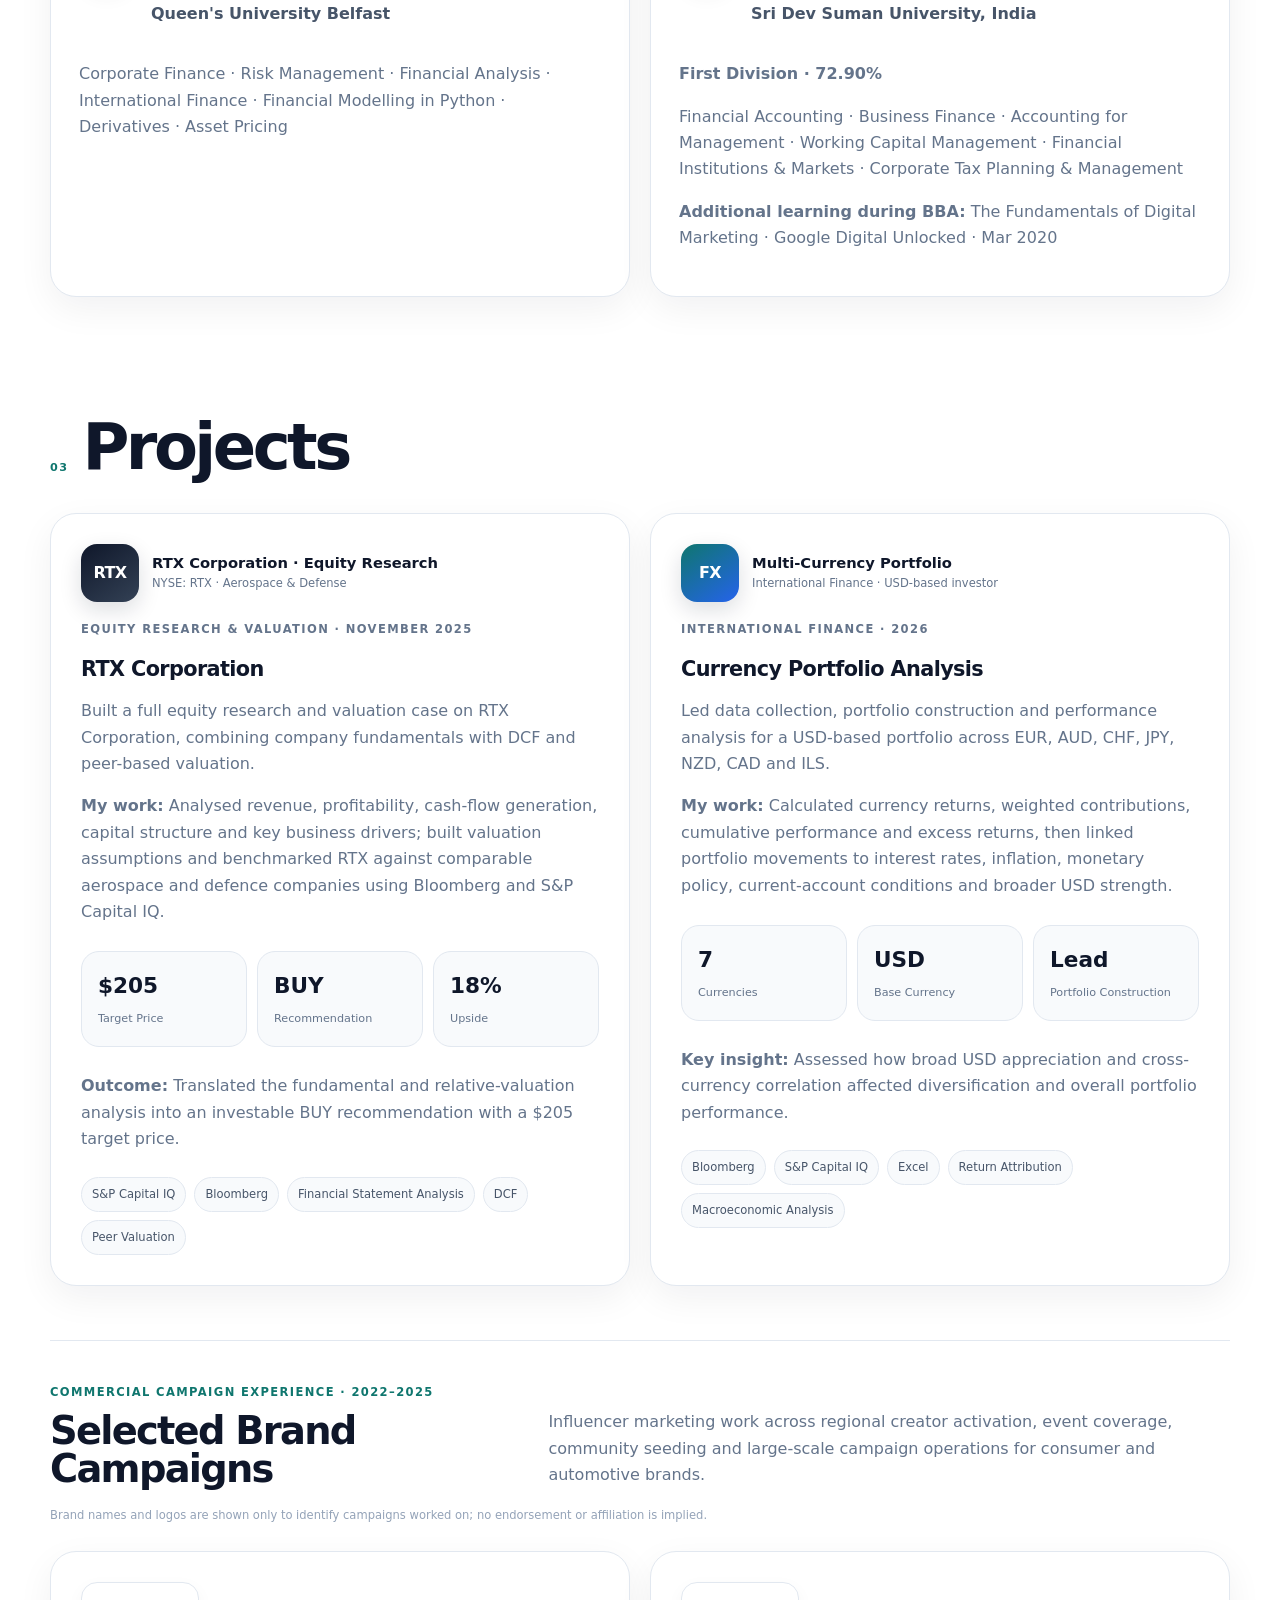
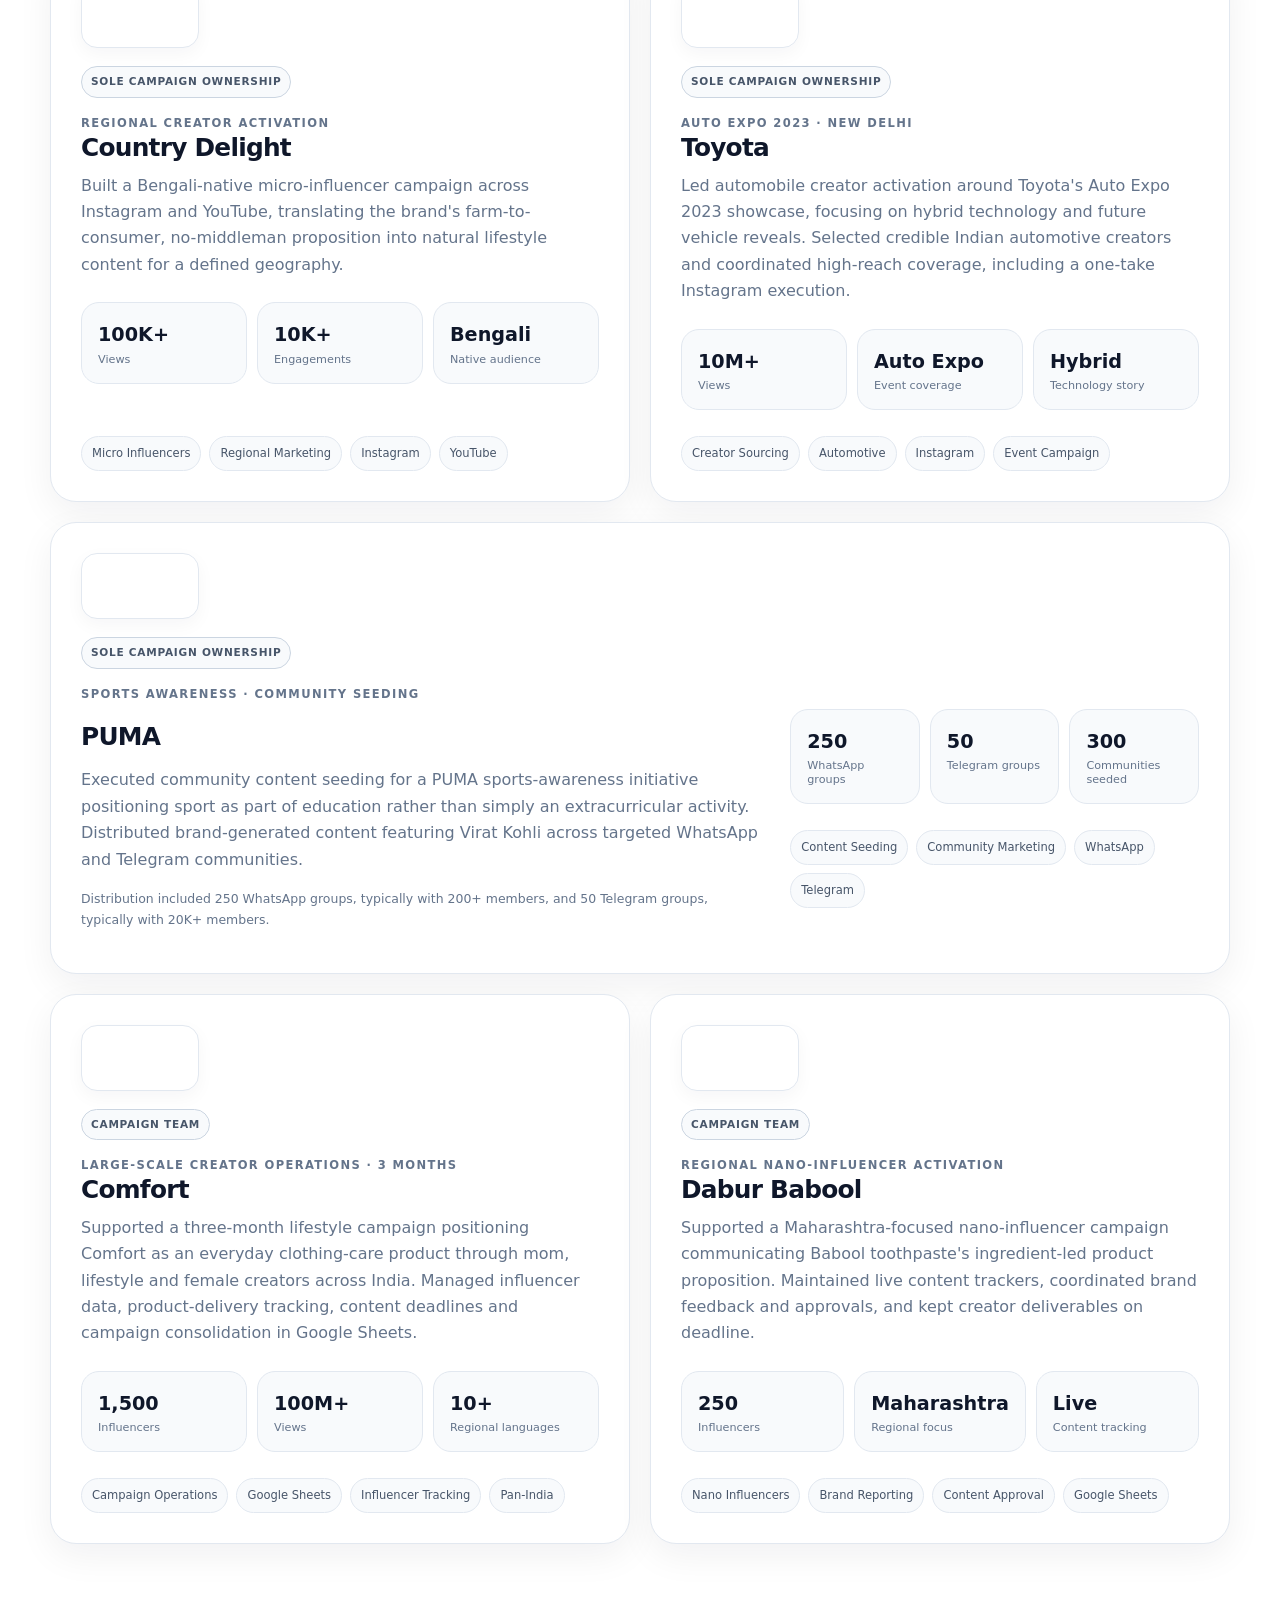
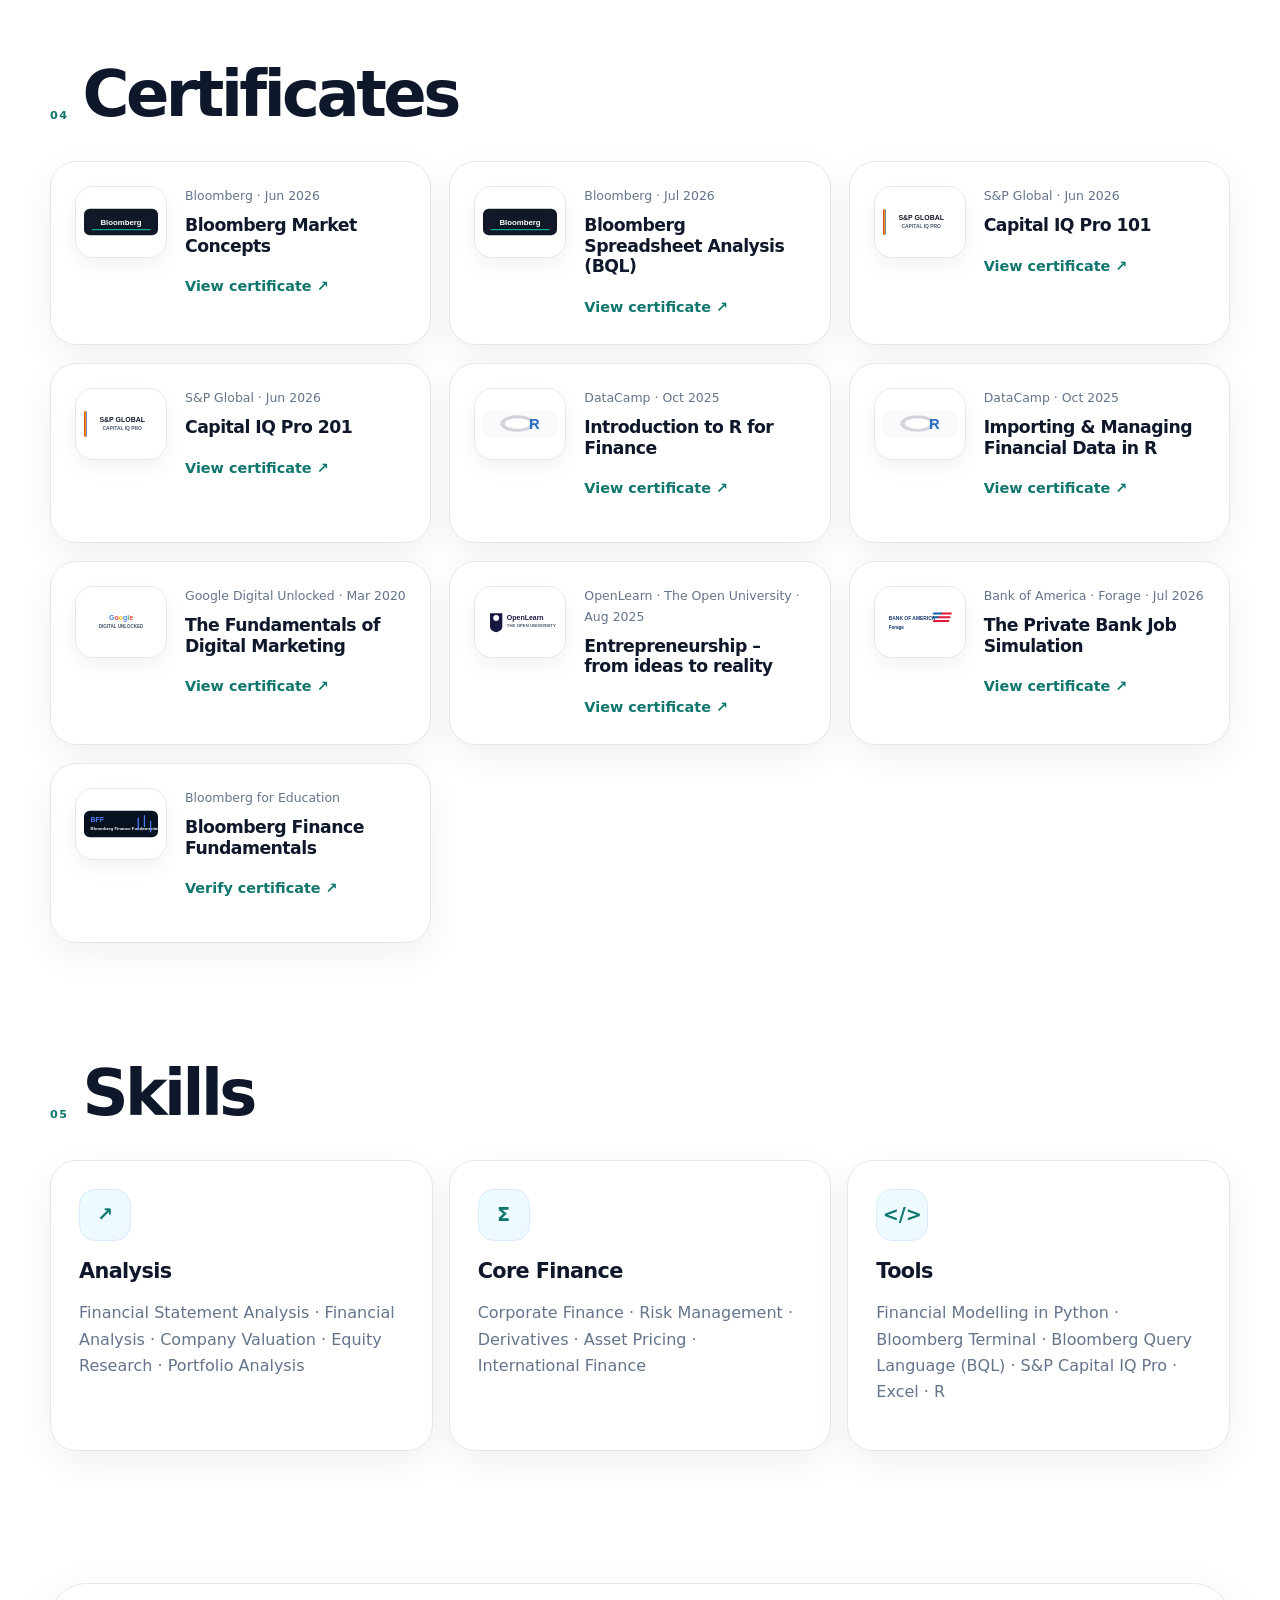
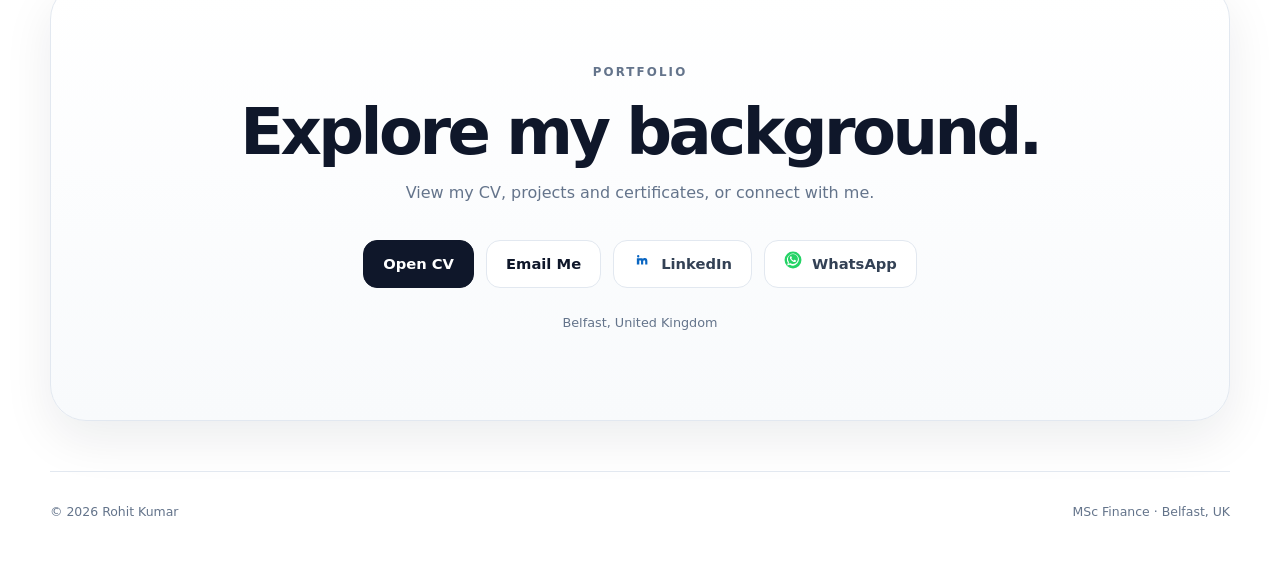
==== commit 863986a2: "Add finance project identity badges" ====
--- a/index.html
+++ b/index.html
@@ -62,6 +62,7 @@
       <div class="section-heading"><span>03</span><h2>Projects</h2></div>
       <div class="cards two">
         <article class="card project-card featured-card">
+          <div class="project-identity"><div class="project-symbol">RTX</div><div><strong>RTX Corporation · Equity Research</strong><span>NYSE: RTX · Aerospace &amp; Defense</span></div></div>
           <p class="card-kicker">EQUITY RESEARCH &amp; VALUATION · NOVEMBER 2025</p>
           <h3>RTX Corporation</h3>
           <p>Built a full equity research and valuation case on RTX Corporation, combining company fundamentals with DCF and peer-based valuation.</p>
@@ -71,6 +72,7 @@
           <div class="tags"><span>S&amp;P Capital IQ</span><span>Bloomberg</span><span>Financial Statement Analysis</span><span>DCF</span><span>Peer Valuation</span></div>
         </article>
         <article class="card project-card featured-card">
+          <div class="project-identity"><div class="project-symbol fx">FX</div><div><strong>Multi-Currency Portfolio</strong><span>International Finance · USD-based investor</span></div></div>
           <p class="card-kicker">INTERNATIONAL FINANCE · 2026</p>
           <h3>Currency Portfolio Analysis</h3>
           <p>Led data collection, portfolio construction and performance analysis for a USD-based portfolio across EUR, AUD, CHF, JPY, NZD, CAD and ILS.</p>
@@ -98,7 +100,7 @@
 
     <section id="skills" class="section reveal"><div class="section-heading"><span>05</span><h2>Skills</h2></div><div class="skills-grid"><article class="skill-card"><div class="skill-icon">↗</div><h3>Analysis</h3><p>Financial Statement Analysis · Financial Analysis · Company Valuation · Equity Research · Portfolio Analysis</p></article><article class="skill-card"><div class="skill-icon">Σ</div><h3>Core Finance</h3><p>Corporate Finance · Risk Management · Derivatives · Asset Pricing · International Finance</p></article><article class="skill-card"><div class="skill-icon">&lt;/&gt;</div><h3>Tools</h3><p>Financial Modelling in Python · Bloomberg Terminal · Bloomberg Query Language (BQL) · S&amp;P Capital IQ Pro · Excel · R</p></article></div></section>
 
-    <section class="cta reveal" id="contact"><p class="eyebrow">PORTFOLIO</p><h2>Explore my background.</h2><p>View my CV, projects and certificates, or connect with me.</p><div class="hero-actions center"><a class="btn primary" href="assets/cv/Rohit-Kumar-CV.pdf" target="_blank" rel="noopener">Open CV</a><a class="btn secondary" href="mailto:rohitsharma9060r.s@gmail.com">Email Me</a><a class="btn ghost icon-btn" href="https://www.linkedin.com/in/rohit-kumar-sharma-/" target="_blank" rel="noopener"><span class="icon linkedin-icon" aria-hidden="true"><svg viewBox="0 0 24 24" width="18" height="18" fill="currentColor"><path d="M6.94 8.5A1.56 1.56 0 1 1 6.94 5.38 1.56 1.56 0 0 1 6.94 8.5ZM5.5 9.75h2.88V18H5.5V9.75Zm4.69 0h2.76v1.13h.04c.38-.73 1.32-1.5 2.72-1.5 2.91 0 3.45 1.91 3.45 4.39V18h-2.88v-3.76c0-.9-.02-2.05-1.25-2.05-1.25 0-1.44.98-1.44 1.99V18h-2.88V9.75Z"/></svg></span><span>LinkedIn</span></a><a class="btn ghost icon-btn whatsapp-btn" href="https://wa.me/447887149723" target="_blank" rel="noopener"><span class="icon" aria-hidden="true"><svg viewBox="0 0 32 32" width="18" height="18"><circle cx="16" cy="16" r="15" fill="#25D366"/><path fill="#fff" d="M23.7 8.1A10.7 10.7 0 0 0 6.9 21l-1.3 4.7 4.8-1.3a10.7 10.7 0 0 0 13.3-16.3Zm-7.9 15a8.9 8.9 0 0 1-4.6-1.2l-.3-.2-2.8.8.8-2.8-.2-.3a8.9 8.9 0 1 1 7.1 3.7Zm4.9-6.7c-.3-.1-1.6-.8-1.8-.9-.3-.1-.4-.1-.6.2-.2.3-.7.9-.8 1-.2.2-.3.2-.6.1-.3-.1-1.1-.4-2.1-1.4-.8-.7-1.3-1.6-1.5-1.8-.2-.3 0-.4.1-.5l.4-.5c.1-.2.2-.3.2-.4.1-.2 0-.3 0-.5-.1-.1-.6-1.5-.8-2-.2-.5-.5-.5-.6-.5h-.5c-.2 0-.5.1-.7.4-.3.3-.9.9-.9 2.3s1 2.7 1.1 2.9c.2.2 1.9 3 4.7 4.2.7.3 1.2.5 1.6.6.7.2 1.3.2 1.7.1.5-.1 1.6-.6 1.8-1.3.2-.6.2-1.1.2-1.3-.1-.1-.3-.2-.6-.3Z"/></svg></span><span>WhatsApp</span></a></div><p class="location">Belfast, United Kingdom</p></section>
+    <section class="cta reveal" id="contact"><p class="eyebrow">PORTFOLIO</p><h2>Explore my background.</h2><p>View my CV, projects and certificates, or connect with me.</p><div class="hero-actions center"><a class="btn primary" href="assets/cv/Rohit-Kumar-CV.pdf" target="_blank" rel="noopener">Open CV</a><a class="btn secondary" href="mailto:rohitsharma9060r.s@gmail.com">Email Me</a><a class="btn ghost icon-btn" href="https://www.linkedin.com/in/rohit-kumar-sharma-/" target="_blank" rel="noopener"><span class="icon linkedin-icon" aria-hidden="true"><svg viewBox="0 0 24 24" width="18" height="18" fill="currentColor"><path d="M6.94 8.5A1.56 1.56 0 1 1 6.94 5.38 1.56 1.56 0 0 1 6.94 8.5ZM5.5 9.75h2.88V18H5.5V9.75Zm4.69 0h2.76v1.13h.04c.38-.73 1.32-1.5 2.72-1.5 2.91 0 3.45 1.91 3.45 4.39V18h-2.88v-3.76c0-.9-.02-2.05-1.25-2.05-1.25 0-1.44.98-1.44 1.99V18h-2.88v-3.76c0-.9-.02-2.05-1.25-2.05-1.25 0-1.44.98-1.44 1.99V18h-2.88V9.75Z"/></svg></span><span>LinkedIn</span></a><a class="btn ghost icon-btn whatsapp-btn" href="https://wa.me/447887149723" target="_blank" rel="noopener"><span class="icon" aria-hidden="true"><svg viewBox="0 0 32 32" width="18" height="18"><circle cx="16" cy="16" r="15" fill="#25D366"/><path fill="#fff" d="M23.7 8.1A10.7 10.7 0 0 0 6.9 21l-1.3 4.7 4.8-1.3a10.7 10.7 0 0 0 13.3-16.3Zm-7.9 15a8.9 8.9 0 0 1-4.6-1.2l-.3-.2-2.8.8.8-2.8-.2-.3a8.9 8.9 0 1 1 7.1 3.7Zm4.9-6.7c-.3-.1-1.6-.8-1.8-.9-.3-.1-.4-.1-.6.2-.2.3-.7.9-.8 1-.2.2-.3.2-.6.1-.3-.1-1.1-.4-2.1-1.4-.8-.7-1.3-1.6-1.5-1.8-.2-.3 0-.4.1-.5l.4-.5c.1-.2.2-.3.2-.4.1-.2 0-.3 0-.5-.1-.1-.6-1.5-.8-2-.2-.5-.5-.5-.6-.5h-.5c-.2 0-.5.1-.7.4-.3.3-.9.9-.9 2.3s1 2.7 1.1 2.9c.2.2 1.9 3 4.7 4.2.7.3 1.2.5 1.6.6.7.2 1.3.2 1.7.1.5-.1 1.6-.6 1.8-1.3.2-.6.2-1.1.2-1.3-.1-.1-.3-.2-.6-.3Z"/></svg></span><span>WhatsApp</span></a></div><p class="location">Belfast, United Kingdom</p></section>
   </main>
   <footer><span>© <span id="year"></span> Rohit Kumar</span><span>MSc Finance · Belfast, UK</span></footer>
   <script src="script.js?v=11"></script>
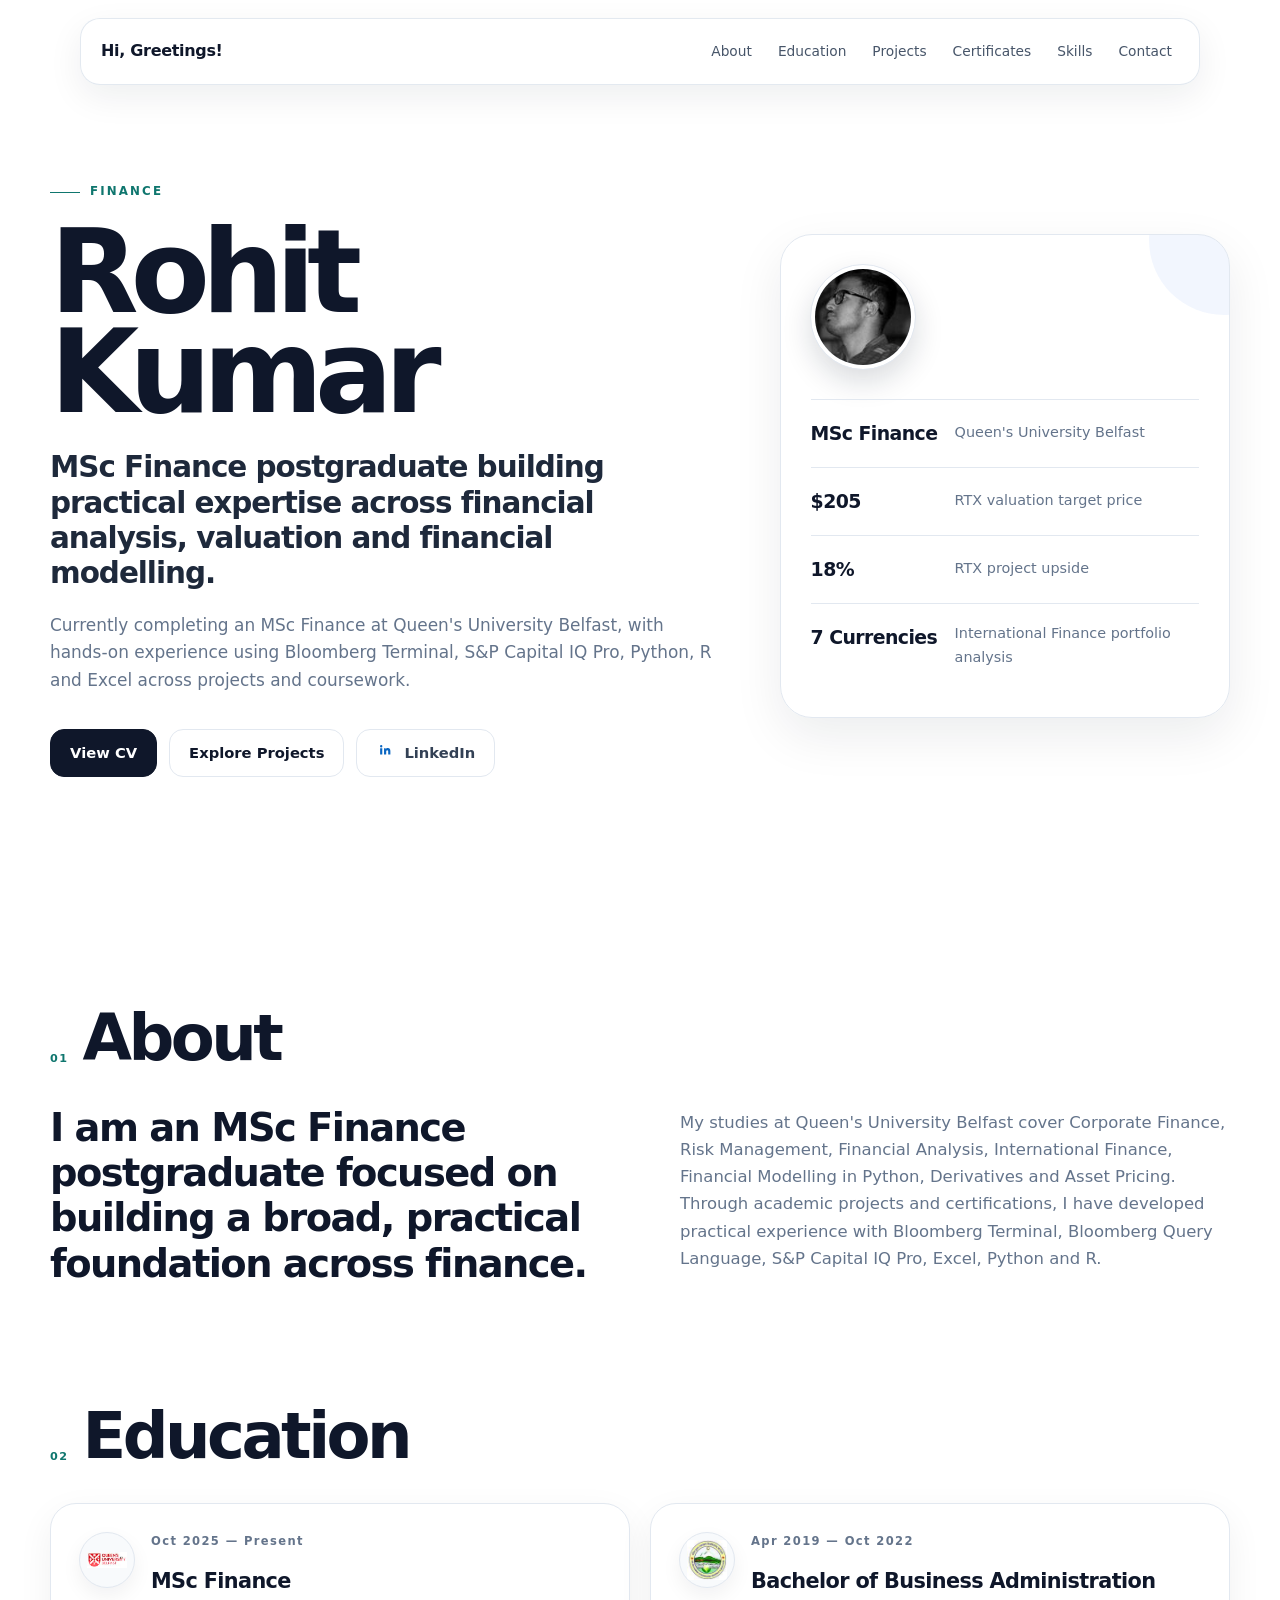
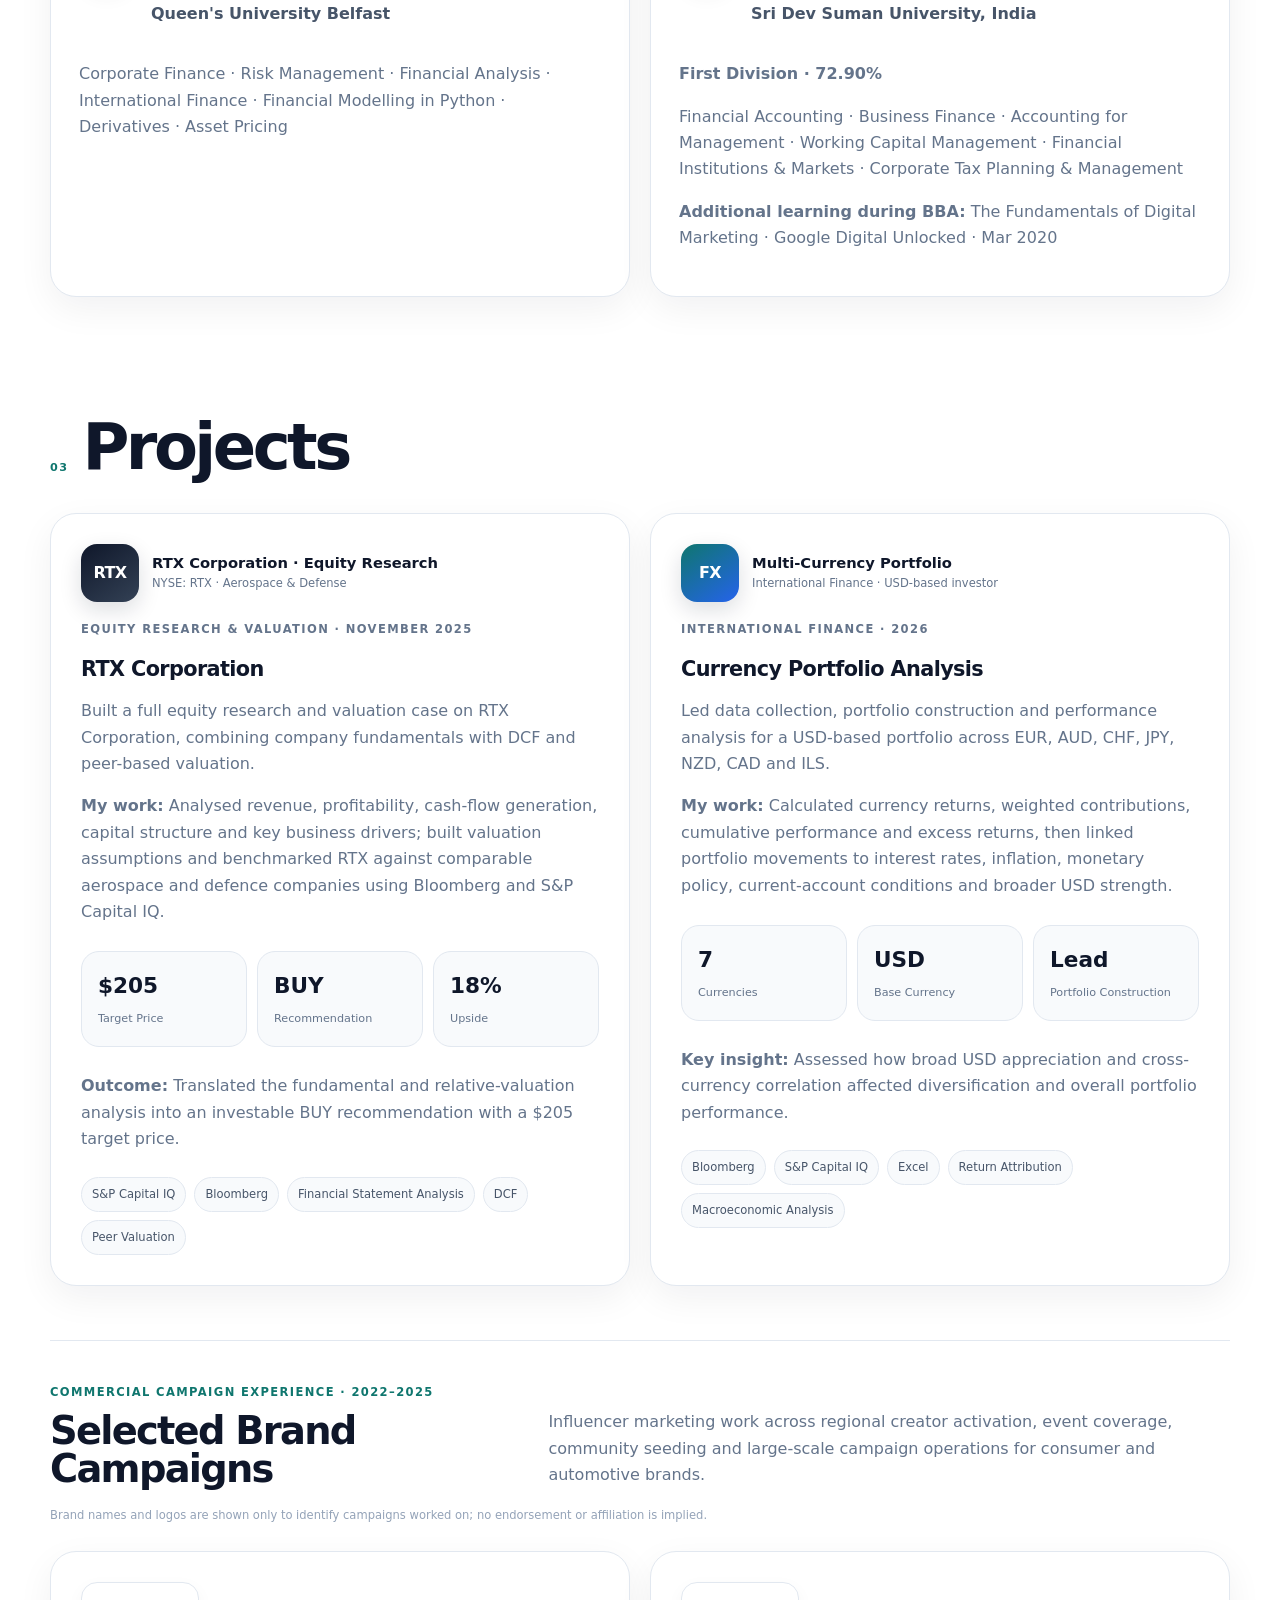
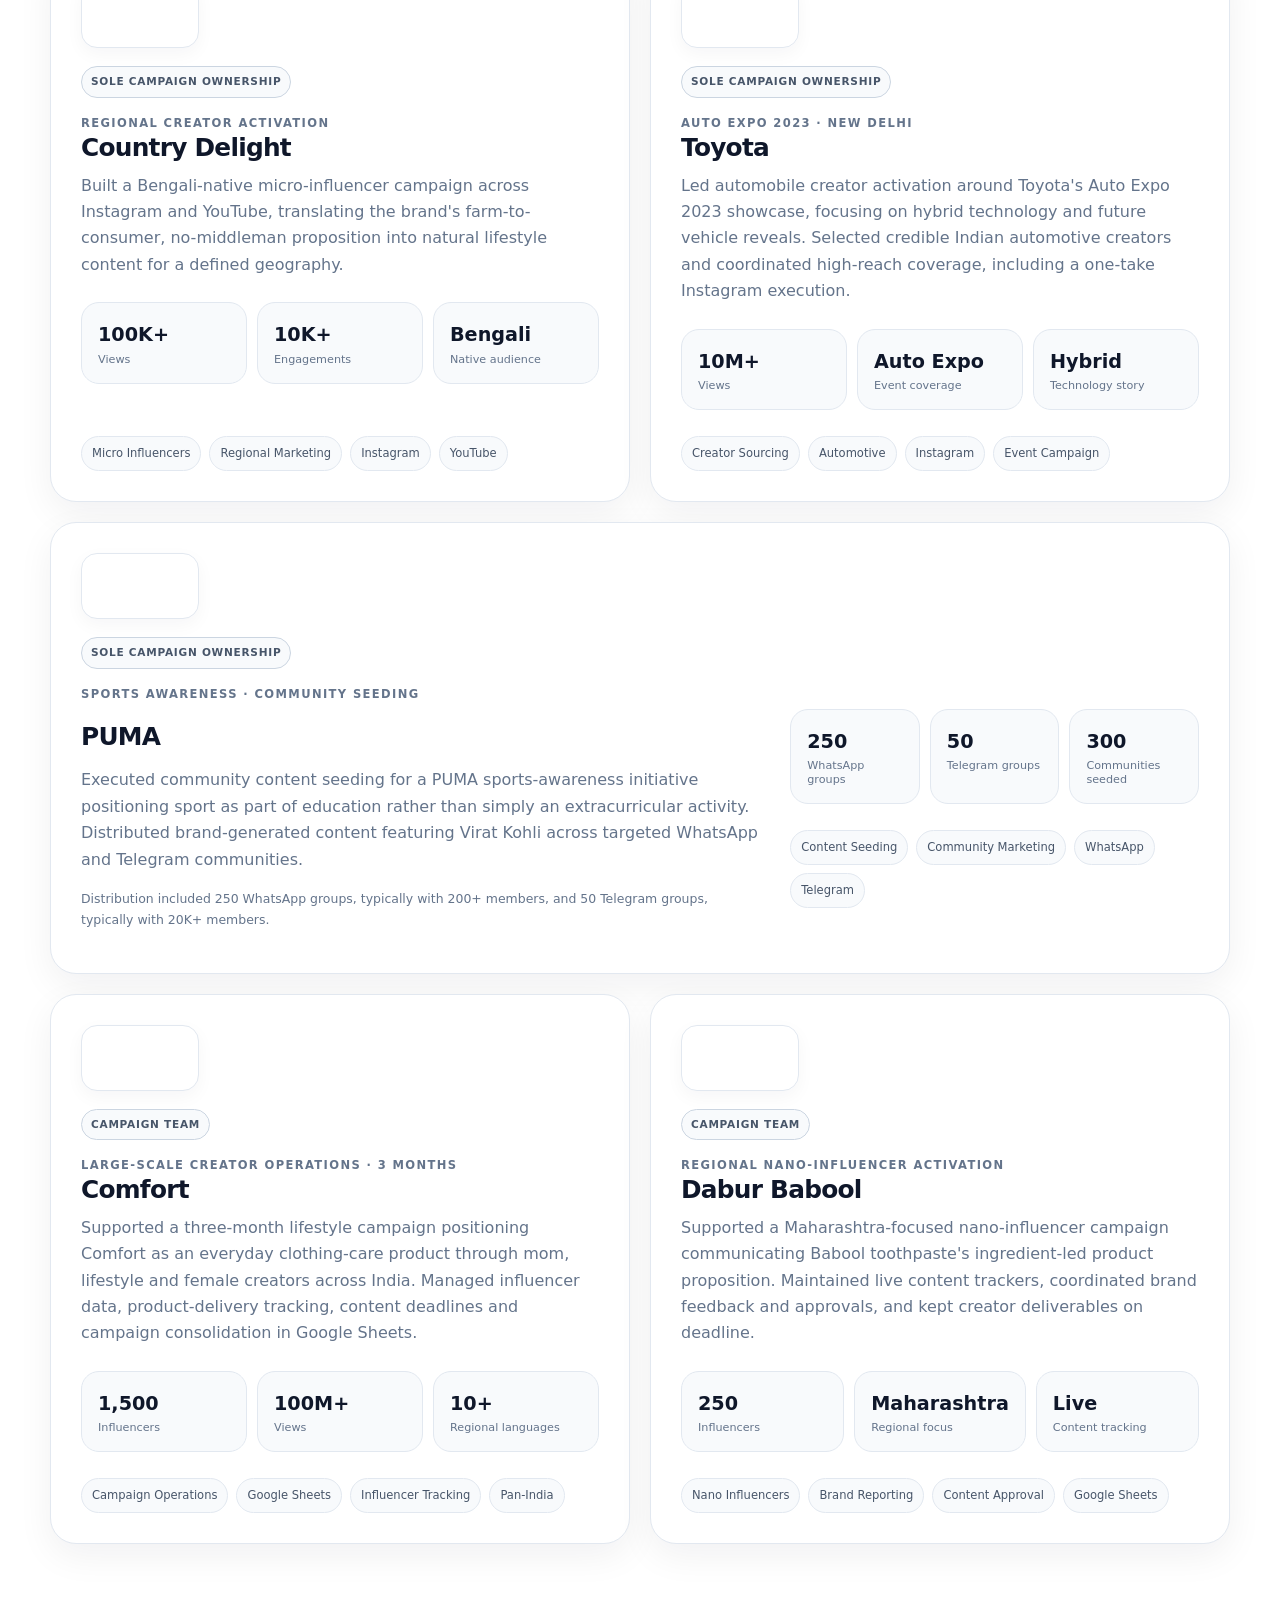
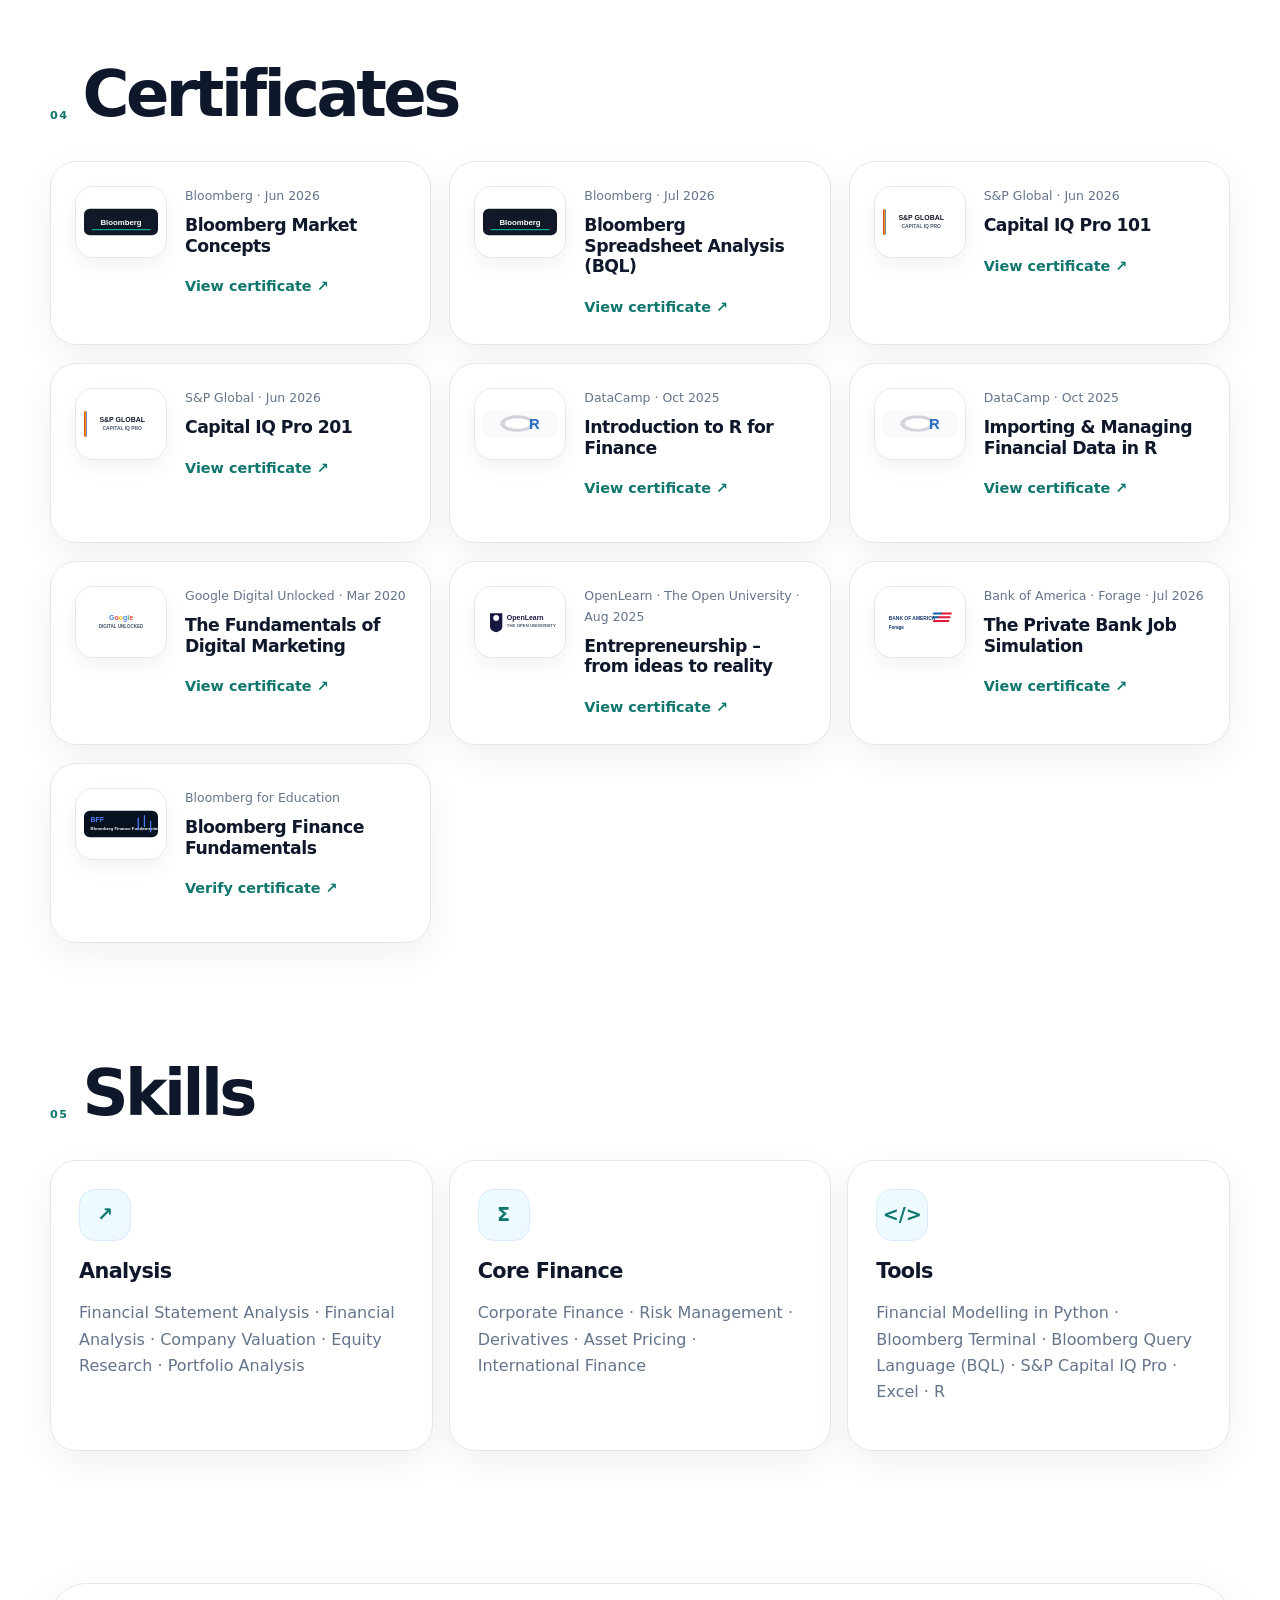
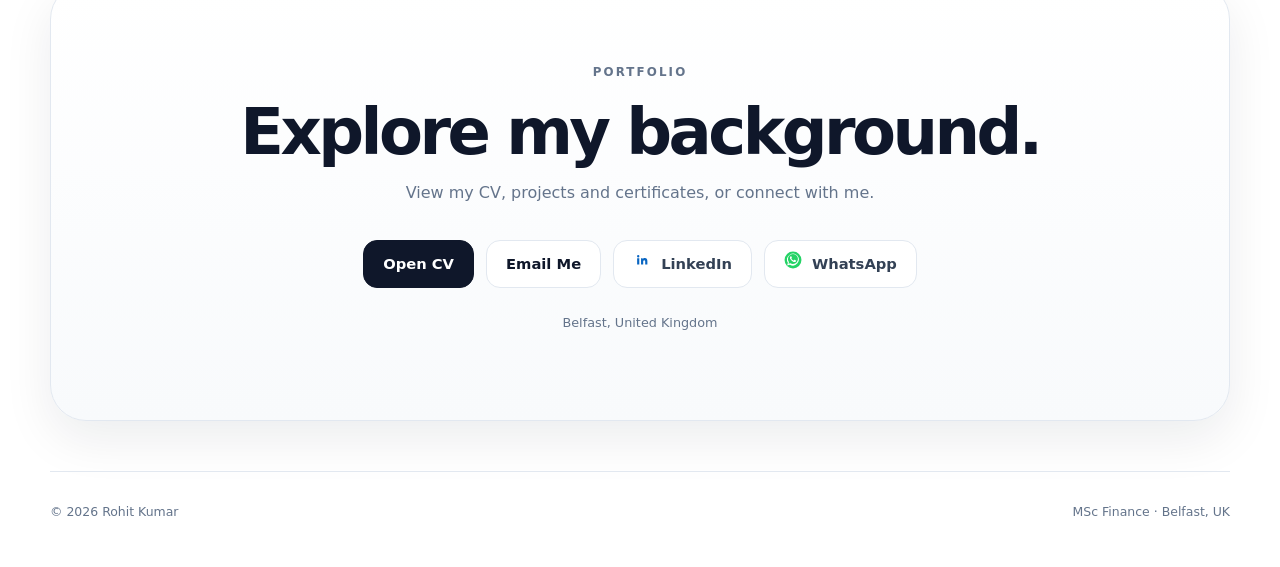
==== commit be8547dc: "Add visual badges to finance project cards" ====
--- a/index.html
+++ b/index.html
@@ -12,7 +12,7 @@
   <meta property="og:description" content="Projects, certificates, education and skills." />
   <meta property="og:type" content="website" />
   <link rel="stylesheet" href="styles.css?v=8" />
-  <style>html,body{background:#fff;color:#0f172a}.edu-logo img{display:block}.edu-logo img[src]{opacity:1}.edu-logo img:not([src]){display:none}</style>
+  <style>html,body{background:#fff;color:#0f172a}.edu-logo img{display:block}.edu-logo img[src]{opacity:1}.edu-logo img:not([src]){display:none}.project-identity{display:flex;align-items:center;gap:13px;margin-bottom:18px}.project-symbol{flex:0 0 58px;width:58px;height:58px;border-radius:16px;display:grid;place-items:center;background:linear-gradient(145deg,#0f172a,#334155);color:#fff;font-weight:900;letter-spacing:-.04em;box-shadow:0 8px 22px rgba(15,23,42,.14)}.project-symbol.fx{background:linear-gradient(145deg,#0f766e,#2563eb)}.project-identity strong{display:block;font-size:.92rem;line-height:1.2;color:#0f172a}.project-identity span{display:block;margin-top:3px;font-size:.72rem;color:#64748b}@media(max-width:560px){.project-symbol{width:52px;height:52px;flex-basis:52px}}</style>
 </head>
 <body>
   <header class="site-header">
@@ -100,7 +100,7 @@
 
     <section id="skills" class="section reveal"><div class="section-heading"><span>05</span><h2>Skills</h2></div><div class="skills-grid"><article class="skill-card"><div class="skill-icon">↗</div><h3>Analysis</h3><p>Financial Statement Analysis · Financial Analysis · Company Valuation · Equity Research · Portfolio Analysis</p></article><article class="skill-card"><div class="skill-icon">Σ</div><h3>Core Finance</h3><p>Corporate Finance · Risk Management · Derivatives · Asset Pricing · International Finance</p></article><article class="skill-card"><div class="skill-icon">&lt;/&gt;</div><h3>Tools</h3><p>Financial Modelling in Python · Bloomberg Terminal · Bloomberg Query Language (BQL) · S&amp;P Capital IQ Pro · Excel · R</p></article></div></section>
 
-    <section class="cta reveal" id="contact"><p class="eyebrow">PORTFOLIO</p><h2>Explore my background.</h2><p>View my CV, projects and certificates, or connect with me.</p><div class="hero-actions center"><a class="btn primary" href="assets/cv/Rohit-Kumar-CV.pdf" target="_blank" rel="noopener">Open CV</a><a class="btn secondary" href="mailto:rohitsharma9060r.s@gmail.com">Email Me</a><a class="btn ghost icon-btn" href="https://www.linkedin.com/in/rohit-kumar-sharma-/" target="_blank" rel="noopener"><span class="icon linkedin-icon" aria-hidden="true"><svg viewBox="0 0 24 24" width="18" height="18" fill="currentColor"><path d="M6.94 8.5A1.56 1.56 0 1 1 6.94 5.38 1.56 1.56 0 0 1 6.94 8.5ZM5.5 9.75h2.88V18H5.5V9.75Zm4.69 0h2.76v1.13h.04c.38-.73 1.32-1.5 2.72-1.5 2.91 0 3.45 1.91 3.45 4.39V18h-2.88v-3.76c0-.9-.02-2.05-1.25-2.05-1.25 0-1.44.98-1.44 1.99V18h-2.88v-3.76c0-.9-.02-2.05-1.25-2.05-1.25 0-1.44.98-1.44 1.99V18h-2.88V9.75Z"/></svg></span><span>LinkedIn</span></a><a class="btn ghost icon-btn whatsapp-btn" href="https://wa.me/447887149723" target="_blank" rel="noopener"><span class="icon" aria-hidden="true"><svg viewBox="0 0 32 32" width="18" height="18"><circle cx="16" cy="16" r="15" fill="#25D366"/><path fill="#fff" d="M23.7 8.1A10.7 10.7 0 0 0 6.9 21l-1.3 4.7 4.8-1.3a10.7 10.7 0 0 0 13.3-16.3Zm-7.9 15a8.9 8.9 0 0 1-4.6-1.2l-.3-.2-2.8.8.8-2.8-.2-.3a8.9 8.9 0 1 1 7.1 3.7Zm4.9-6.7c-.3-.1-1.6-.8-1.8-.9-.3-.1-.4-.1-.6.2-.2.3-.7.9-.8 1-.2.2-.3.2-.6.1-.3-.1-1.1-.4-2.1-1.4-.8-.7-1.3-1.6-1.5-1.8-.2-.3 0-.4.1-.5l.4-.5c.1-.2.2-.3.2-.4.1-.2 0-.3 0-.5-.1-.1-.6-1.5-.8-2-.2-.5-.5-.5-.6-.5h-.5c-.2 0-.5.1-.7.4-.3.3-.9.9-.9 2.3s1 2.7 1.1 2.9c.2.2 1.9 3 4.7 4.2.7.3 1.2.5 1.6.6.7.2 1.3.2 1.7.1.5-.1 1.6-.6 1.8-1.3.2-.6.2-1.1.2-1.3-.1-.1-.3-.2-.6-.3Z"/></svg></span><span>WhatsApp</span></a></div><p class="location">Belfast, United Kingdom</p></section>
+    <section class="cta reveal" id="contact"><p class="eyebrow">PORTFOLIO</p><h2>Explore my background.</h2><p>View my CV, projects and certificates, or connect with me.</p><div class="hero-actions center"><a class="btn primary" href="assets/cv/Rohit-Kumar-CV.pdf" target="_blank" rel="noopener">Open CV</a><a class="btn secondary" href="mailto:rohitsharma9060r.s@gmail.com">Email Me</a><a class="btn ghost icon-btn" href="https://www.linkedin.com/in/rohit-kumar-sharma-/" target="_blank" rel="noopener"><span class="icon linkedin-icon" aria-hidden="true"><svg viewBox="0 0 24 24" width="18" height="18" fill="currentColor"><path d="M6.94 8.5A1.56 1.56 0 1 1 6.94 5.38 1.56 1.56 0 0 1 6.94 8.5ZM5.5 9.75h2.88V18H5.5V9.75Zm4.69 0h2.76v1.13h.04c.38-.73 1.32-1.5 2.72-1.5 2.91 0 3.45 1.91 3.45 4.39V18h-2.88v-3.76c0-.9-.02-2.05-1.25-2.05-1.25 0-1.44.98-1.44 1.99V18h-2.88V9.75Z"/></svg></span><span>LinkedIn</span></a><a class="btn ghost icon-btn whatsapp-btn" href="https://wa.me/447887149723" target="_blank" rel="noopener"><span class="icon" aria-hidden="true"><svg viewBox="0 0 32 32" width="18" height="18"><circle cx="16" cy="16" r="15" fill="#25D366"/><path fill="#fff" d="M23.7 8.1A10.7 10.7 0 0 0 6.9 21l-1.3 4.7 4.8-1.3a10.7 10.7 0 0 0 13.3-16.3Zm-7.9 15a8.9 8.9 0 0 1-4.6-1.2l-.3-.2-2.8.8.8-2.8-.2-.3a8.9 8.9 0 1 1 7.1 3.7Zm4.9-6.7c-.3-.1-1.6-.8-1.8-.9-.3-.1-.4-.1-.6.2-.2.3-.7.9-.8 1-.2.2-.3.2-.6.1-.3-.1-1.1-.4-2.1-1.4-.8-.7-1.3-1.6-1.5-1.8-.2-.3 0-.4.1-.5l.4-.5c.1-.2.2-.3.2-.4.1-.2 0-.3 0-.5-.1-.1-.6-1.5-.8-2-.2-.5-.5-.5-.6-.5h-.5c-.2 0-.5.1-.7.4-.3.3-.9.9-.9 2.3s1 2.7 1.1 2.9c.2.2 1.9 3 4.7 4.2.7.3 1.2.5 1.6.6.7.2 1.3.2 1.7.1.5-.1 1.6-.6 1.8-1.3.2-.6.2-1.1.2-1.3-.1-.1-.3-.2-.6-.3Z"/></svg></span><span>WhatsApp</span></a></div><p class="location">Belfast, United Kingdom</p></section>
   </main>
   <footer><span>© <span id="year"></span> Rohit Kumar</span><span>MSc Finance · Belfast, UK</span></footer>
   <script src="script.js?v=11"></script>
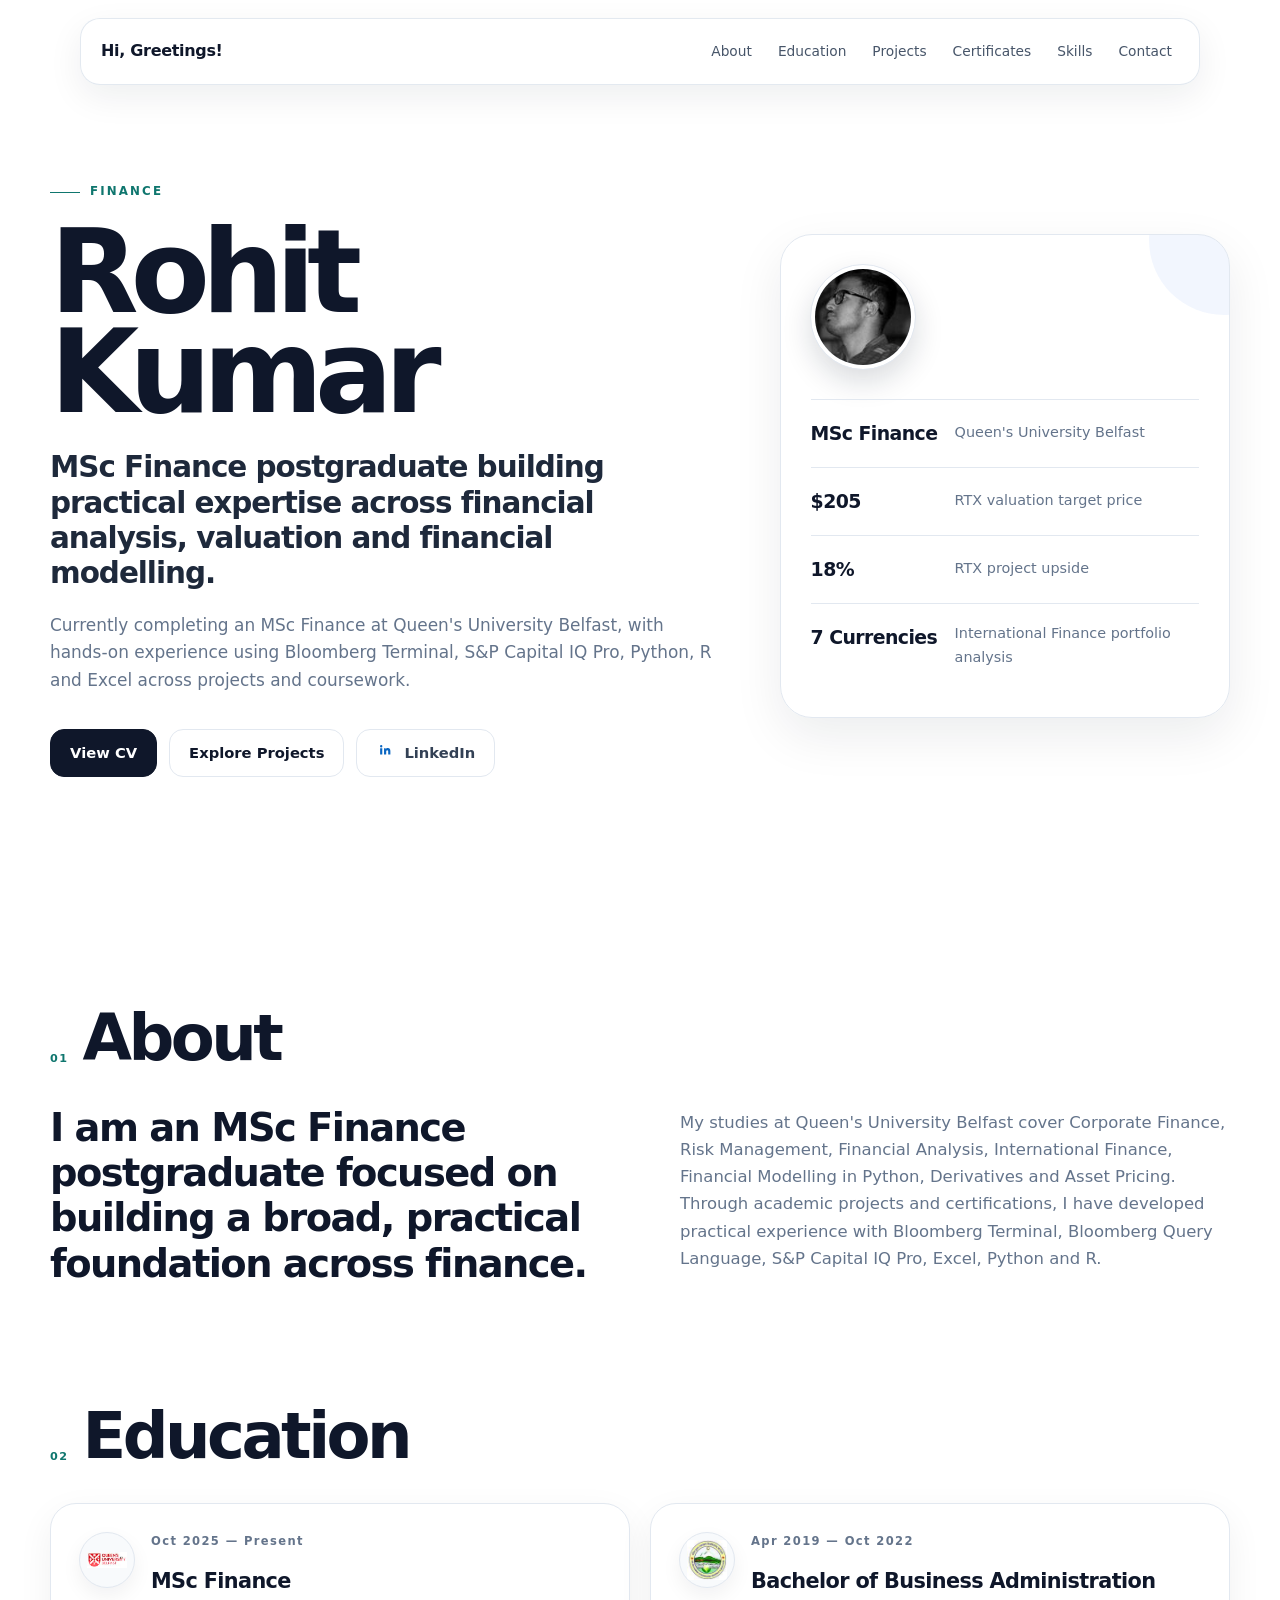
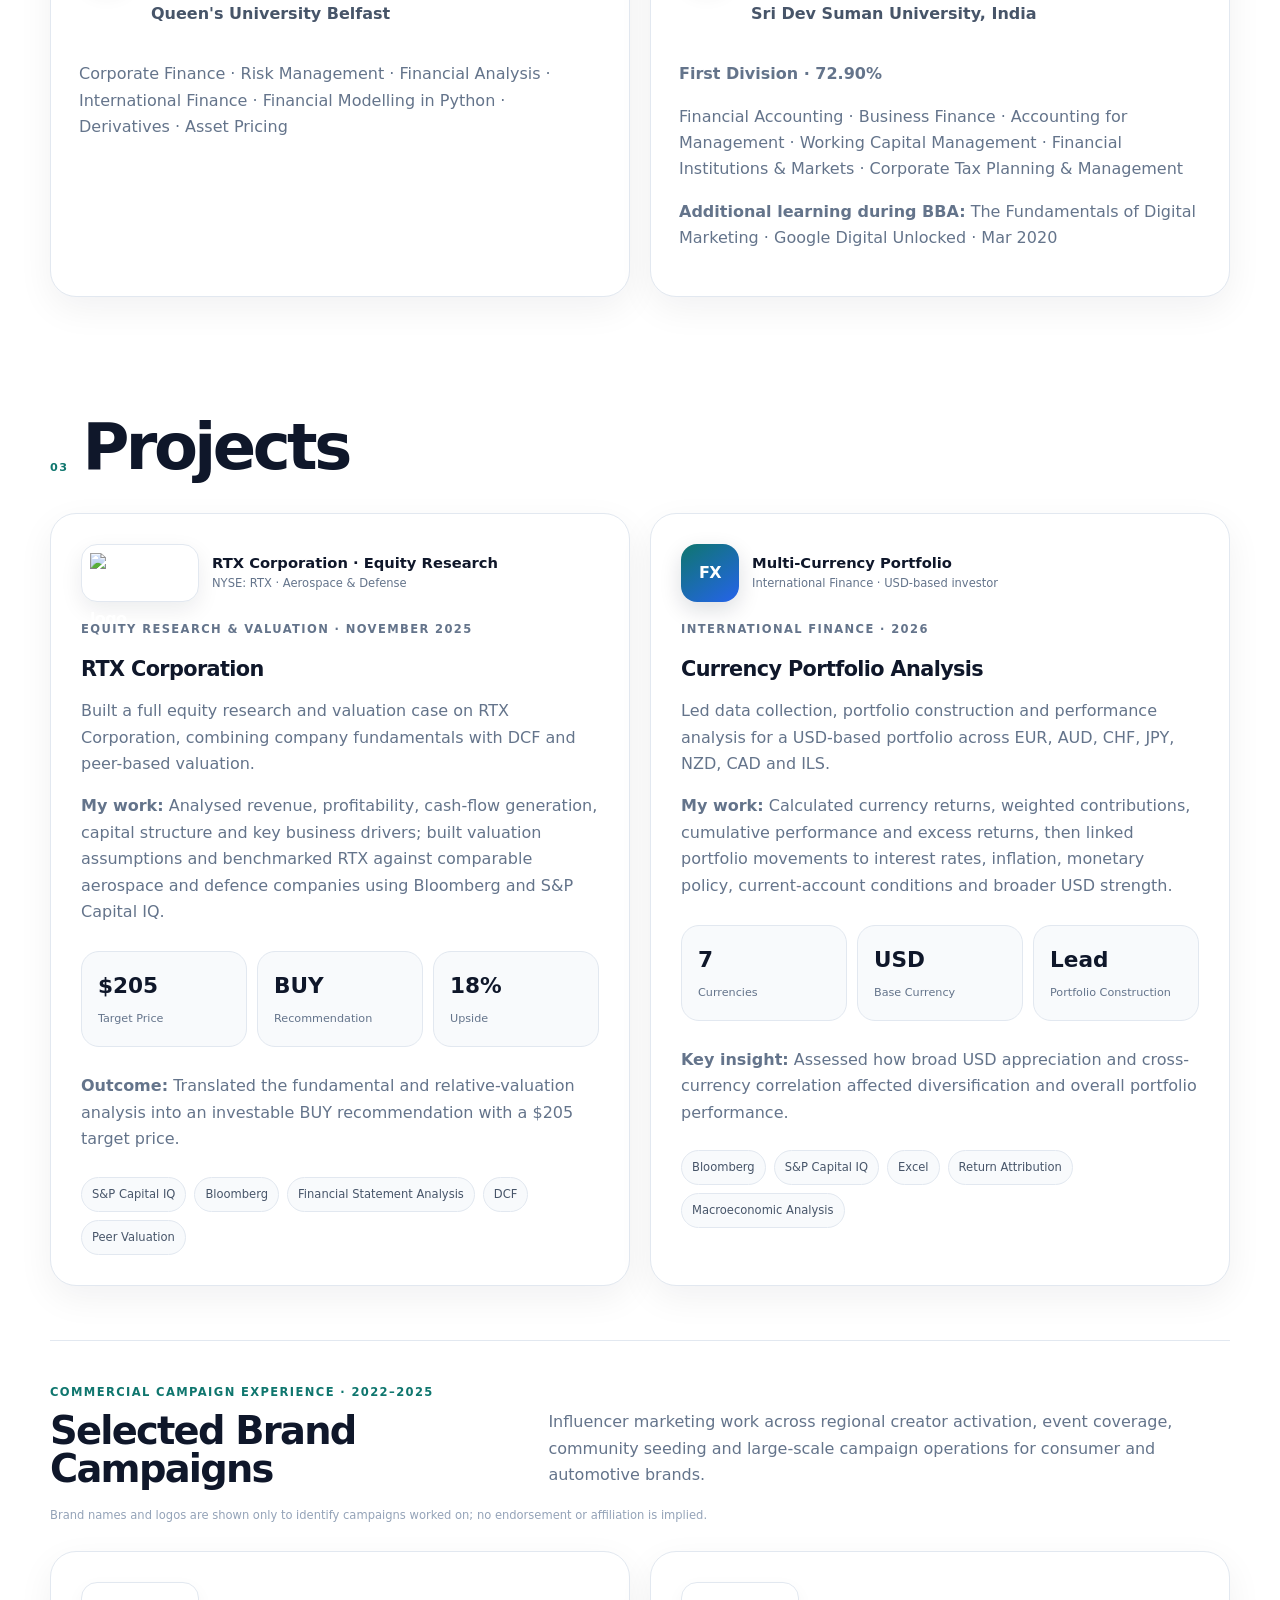
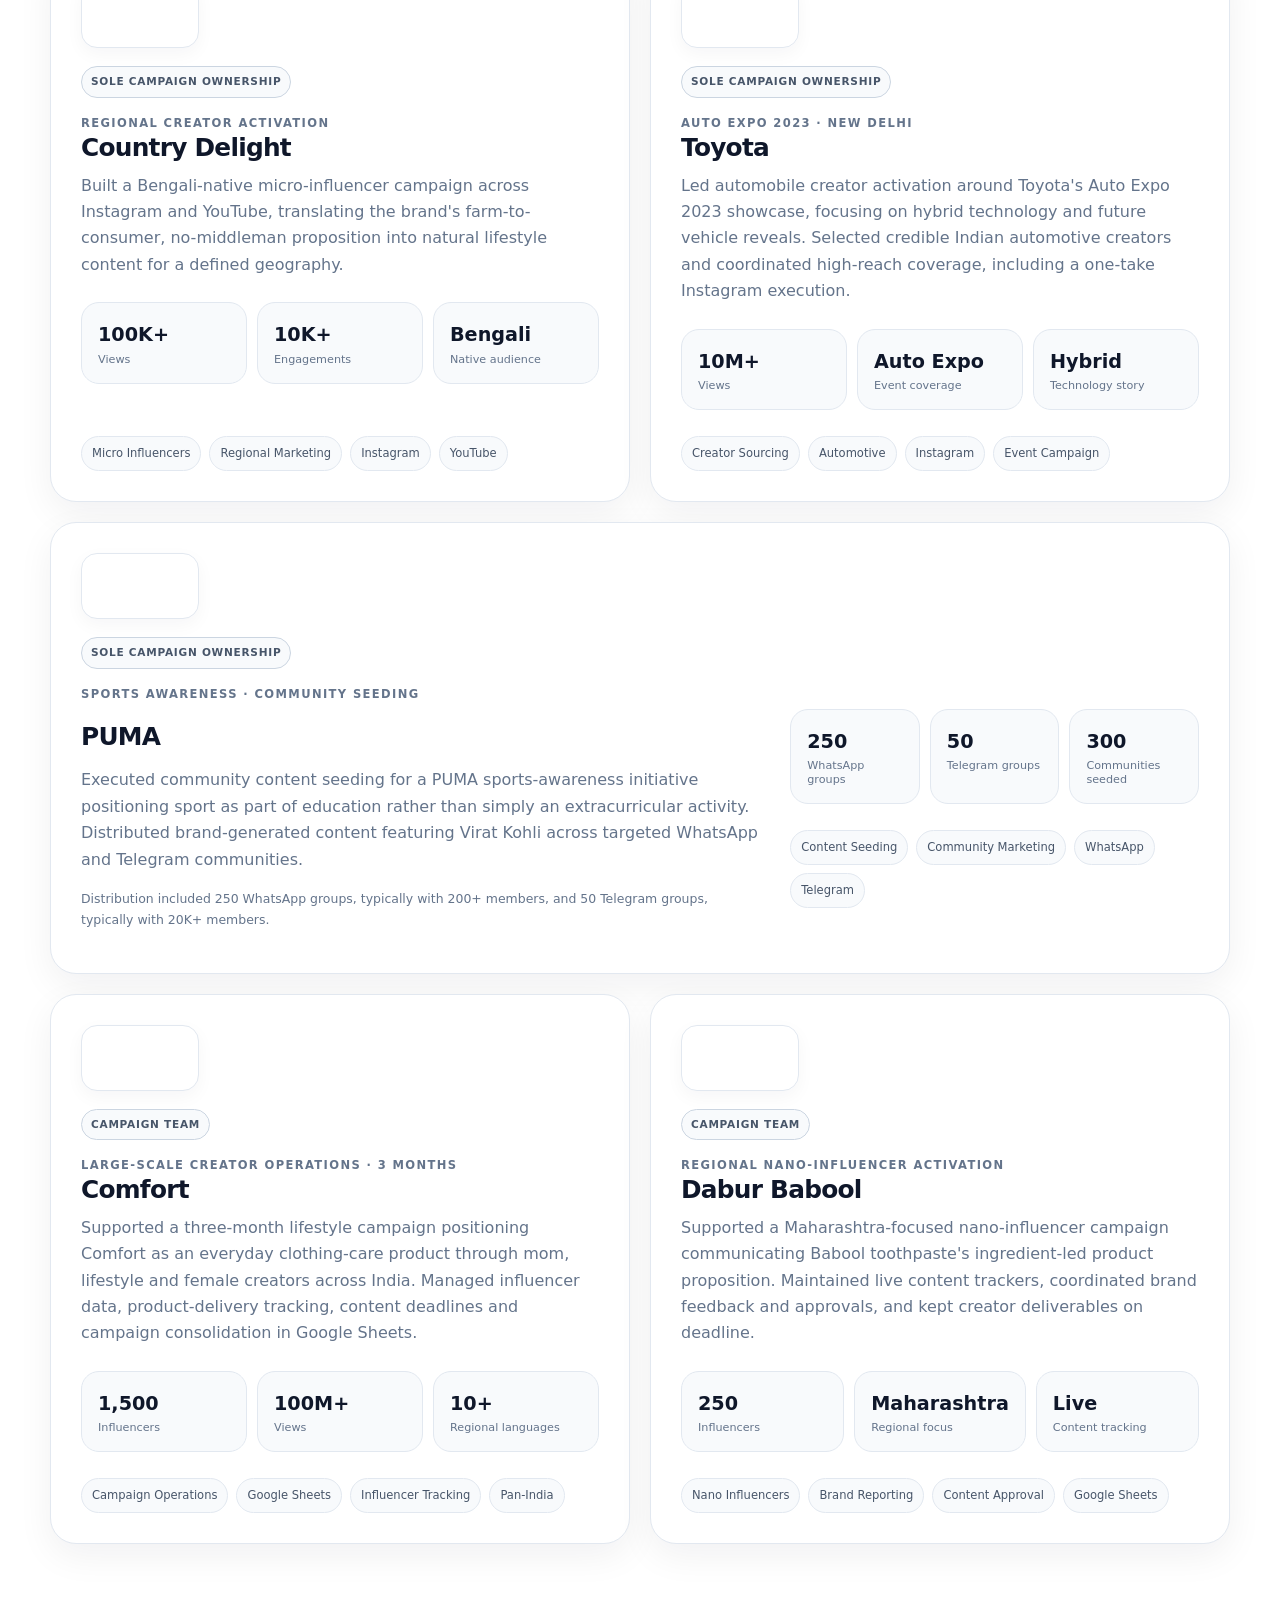
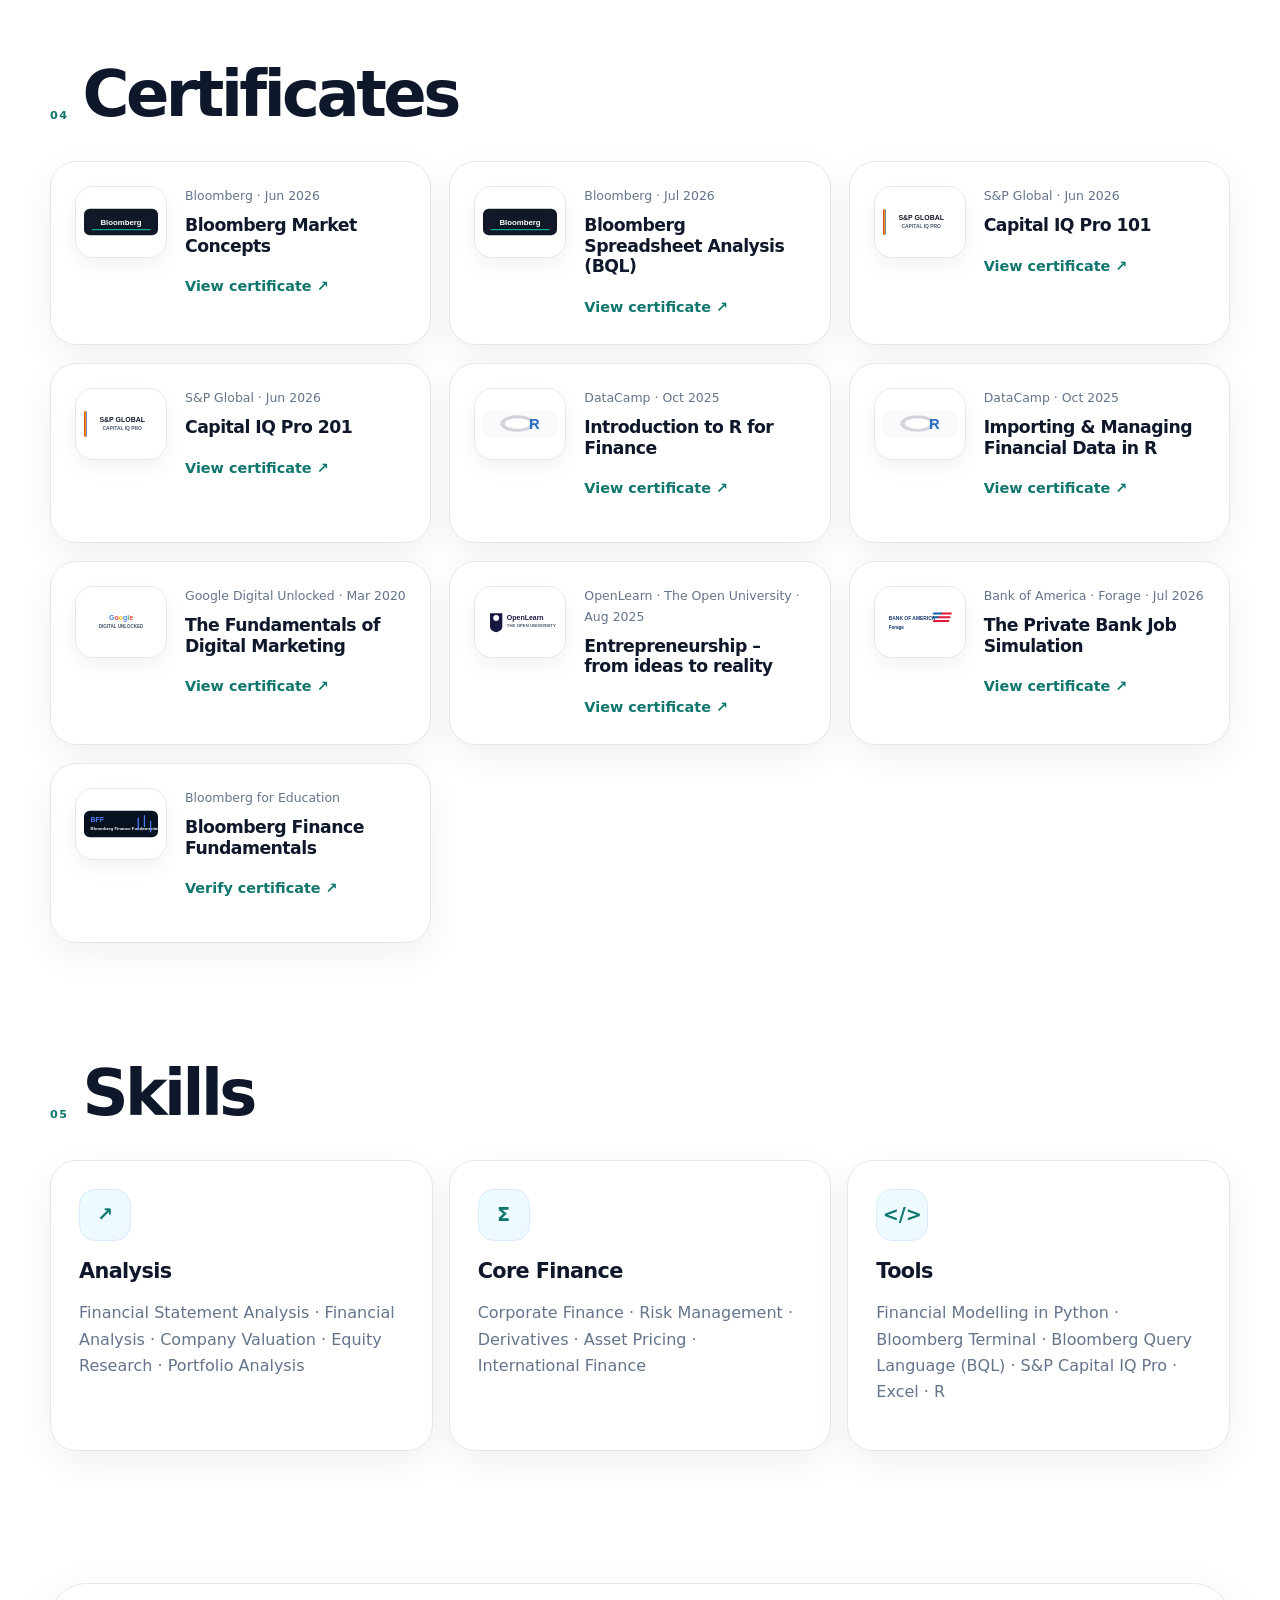
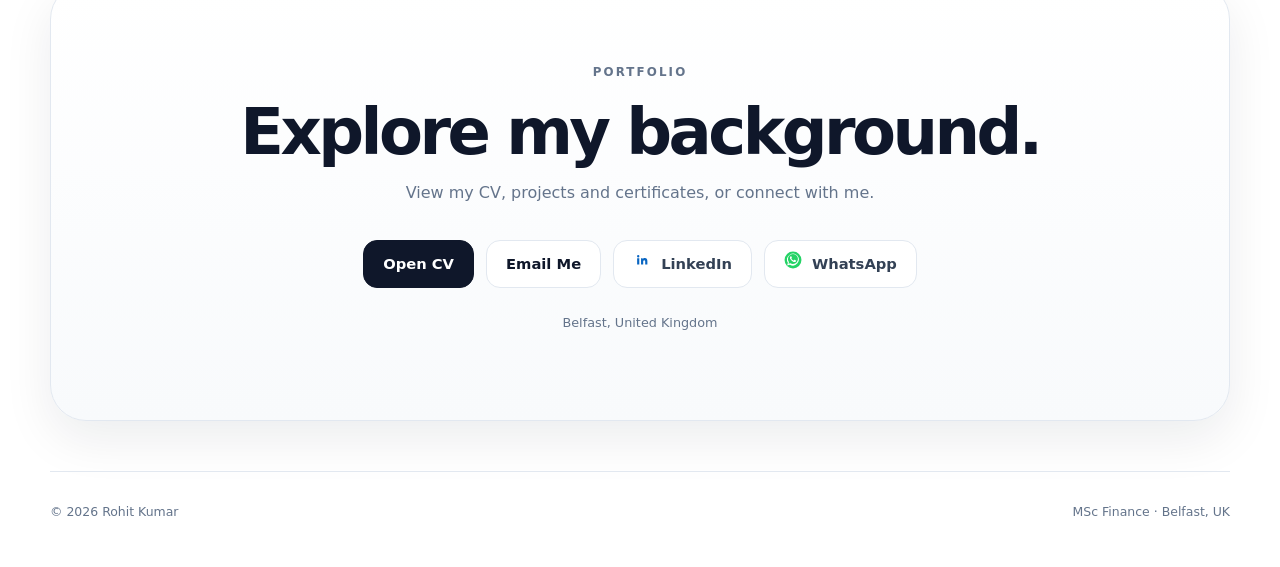
==== commit 5b5ef9be: "Use high-resolution RTX vector logo" ====
--- a/index.html
+++ b/index.html
@@ -12,7 +12,7 @@
   <meta property="og:description" content="Projects, certificates, education and skills." />
   <meta property="og:type" content="website" />
   <link rel="stylesheet" href="styles.css?v=8" />
-  <style>html,body{background:#fff;color:#0f172a}.edu-logo img{display:block}.edu-logo img[src]{opacity:1}.edu-logo img:not([src]){display:none}.project-identity{display:flex;align-items:center;gap:13px;margin-bottom:18px}.project-symbol{flex:0 0 58px;width:58px;height:58px;border-radius:16px;display:grid;place-items:center;background:linear-gradient(145deg,#0f172a,#334155);color:#fff;font-weight:900;letter-spacing:-.04em;box-shadow:0 8px 22px rgba(15,23,42,.14)}.project-symbol.fx{background:linear-gradient(145deg,#0f766e,#2563eb)}.project-identity strong{display:block;font-size:.92rem;line-height:1.2;color:#0f172a}.project-identity span{display:block;margin-top:3px;font-size:.72rem;color:#64748b}@media(max-width:560px){.project-symbol{width:52px;height:52px;flex-basis:52px}}</style>
+  <style>html,body{background:#fff;color:#0f172a}.edu-logo img{display:block}.edu-logo img[src]{opacity:1}.edu-logo img:not([src]){display:none}.project-identity{display:flex;align-items:center;gap:13px;margin-bottom:18px}.project-symbol{flex:0 0 58px;width:58px;height:58px;border-radius:16px;display:grid;place-items:center;background:linear-gradient(145deg,#0f172a,#334155);color:#fff;font-weight:900;letter-spacing:-.04em;box-shadow:0 8px 22px rgba(15,23,42,.14)}.project-symbol.rtx-logo{flex:0 0 118px;width:118px;height:58px;background:#fff;border:1px solid #e2e8f0;padding:8px;box-shadow:0 8px 22px rgba(15,23,42,.08)}.project-symbol.rtx-logo img{display:block;width:100%;height:100%;object-fit:contain}.project-symbol.fx{background:linear-gradient(145deg,#0f766e,#2563eb)}.project-identity strong{display:block;font-size:.92rem;line-height:1.2;color:#0f172a}.project-identity span{display:block;margin-top:3px;font-size:.72rem;color:#64748b}@media(max-width:560px){.project-symbol{width:52px;height:52px;flex-basis:52px}.project-symbol.rtx-logo{width:104px;height:52px;flex-basis:104px;padding:7px}}</style>
 </head>
 <body>
   <header class="site-header">
@@ -62,7 +62,7 @@
       <div class="section-heading"><span>03</span><h2>Projects</h2></div>
       <div class="cards two">
         <article class="card project-card featured-card">
-          <div class="project-identity"><div class="project-symbol">RTX</div><div><strong>RTX Corporation · Equity Research</strong><span>NYSE: RTX · Aerospace &amp; Defense</span></div></div>
+          <div class="project-identity"><div class="project-symbol rtx-logo"><img src="https://upload.wikimedia.org/wikipedia/commons/3/30/RTX_Raytheon_Technologies_logo.svg" alt="RTX Corporation logo" loading="lazy"></div><div><strong>RTX Corporation · Equity Research</strong><span>NYSE: RTX · Aerospace &amp; Defense</span></div></div>
           <p class="card-kicker">EQUITY RESEARCH &amp; VALUATION · NOVEMBER 2025</p>
           <h3>RTX Corporation</h3>
           <p>Built a full equity research and valuation case on RTX Corporation, combining company fundamentals with DCF and peer-based valuation.</p>
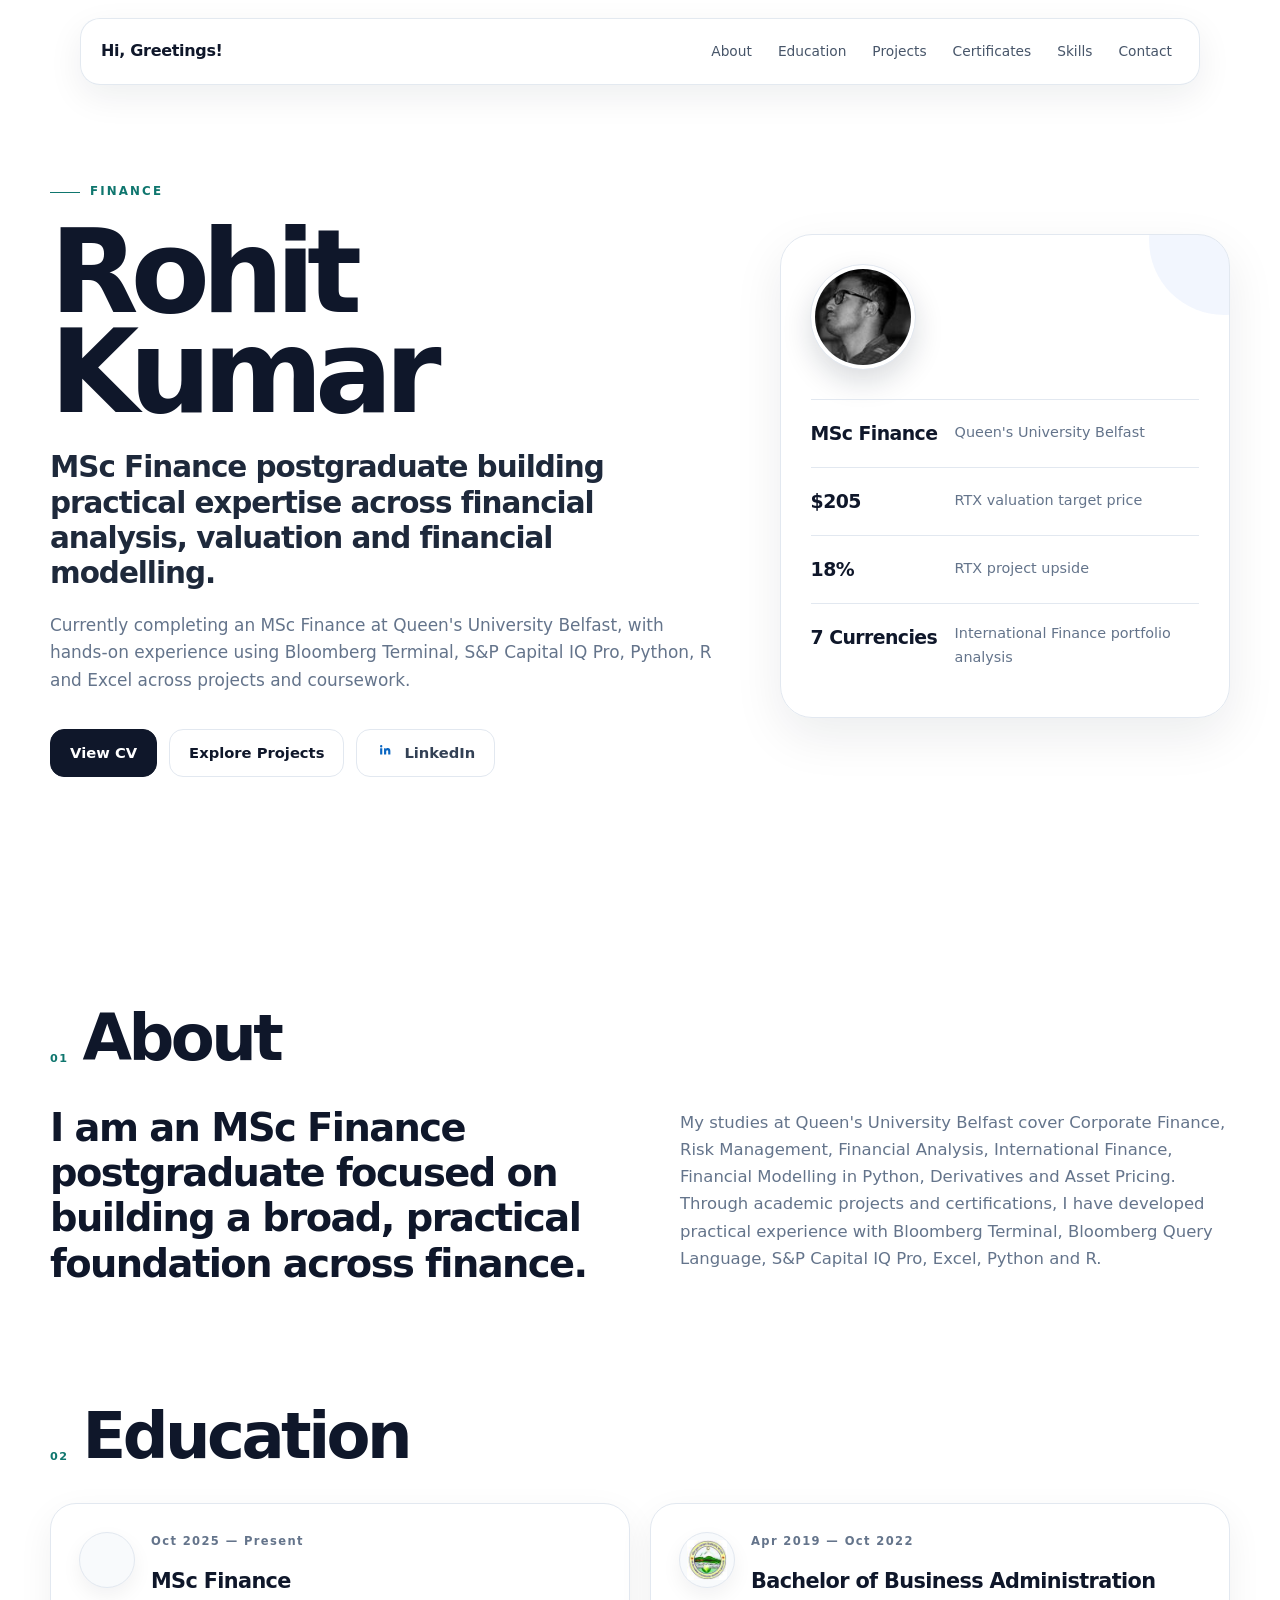
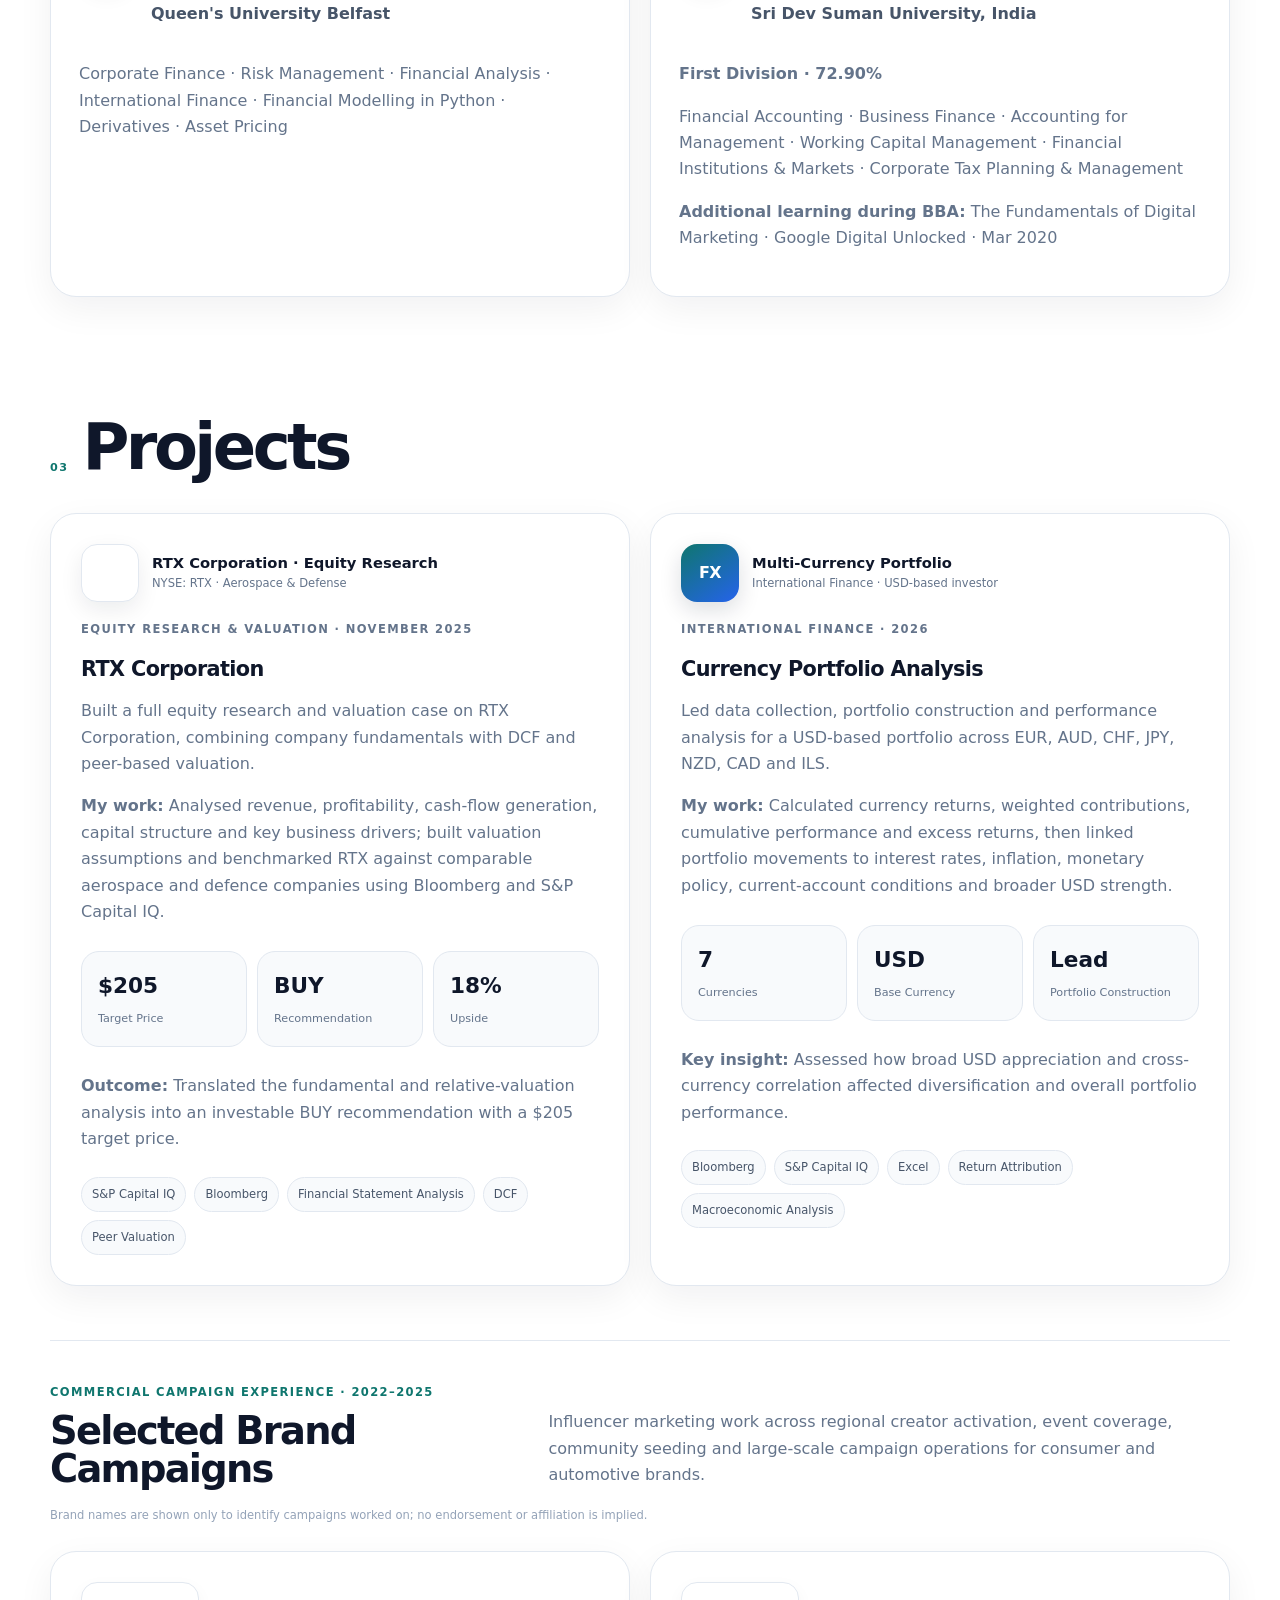
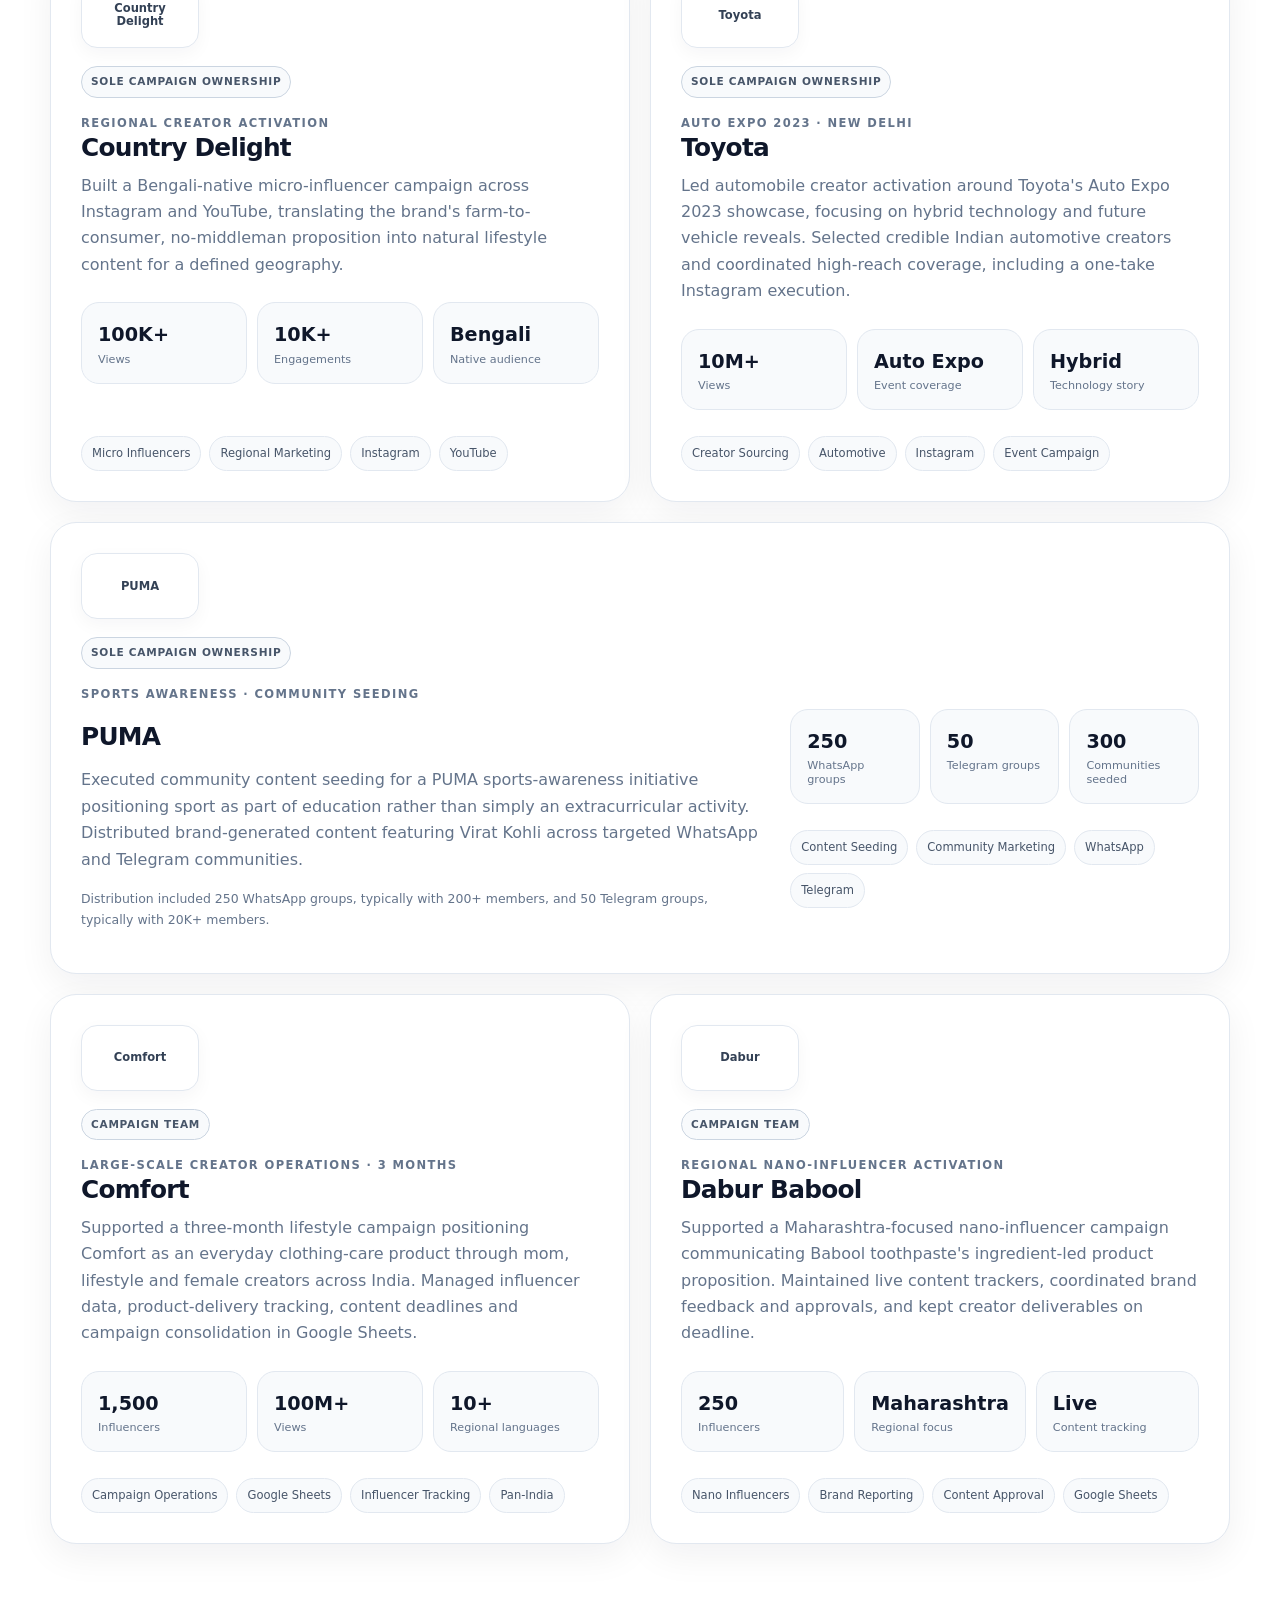
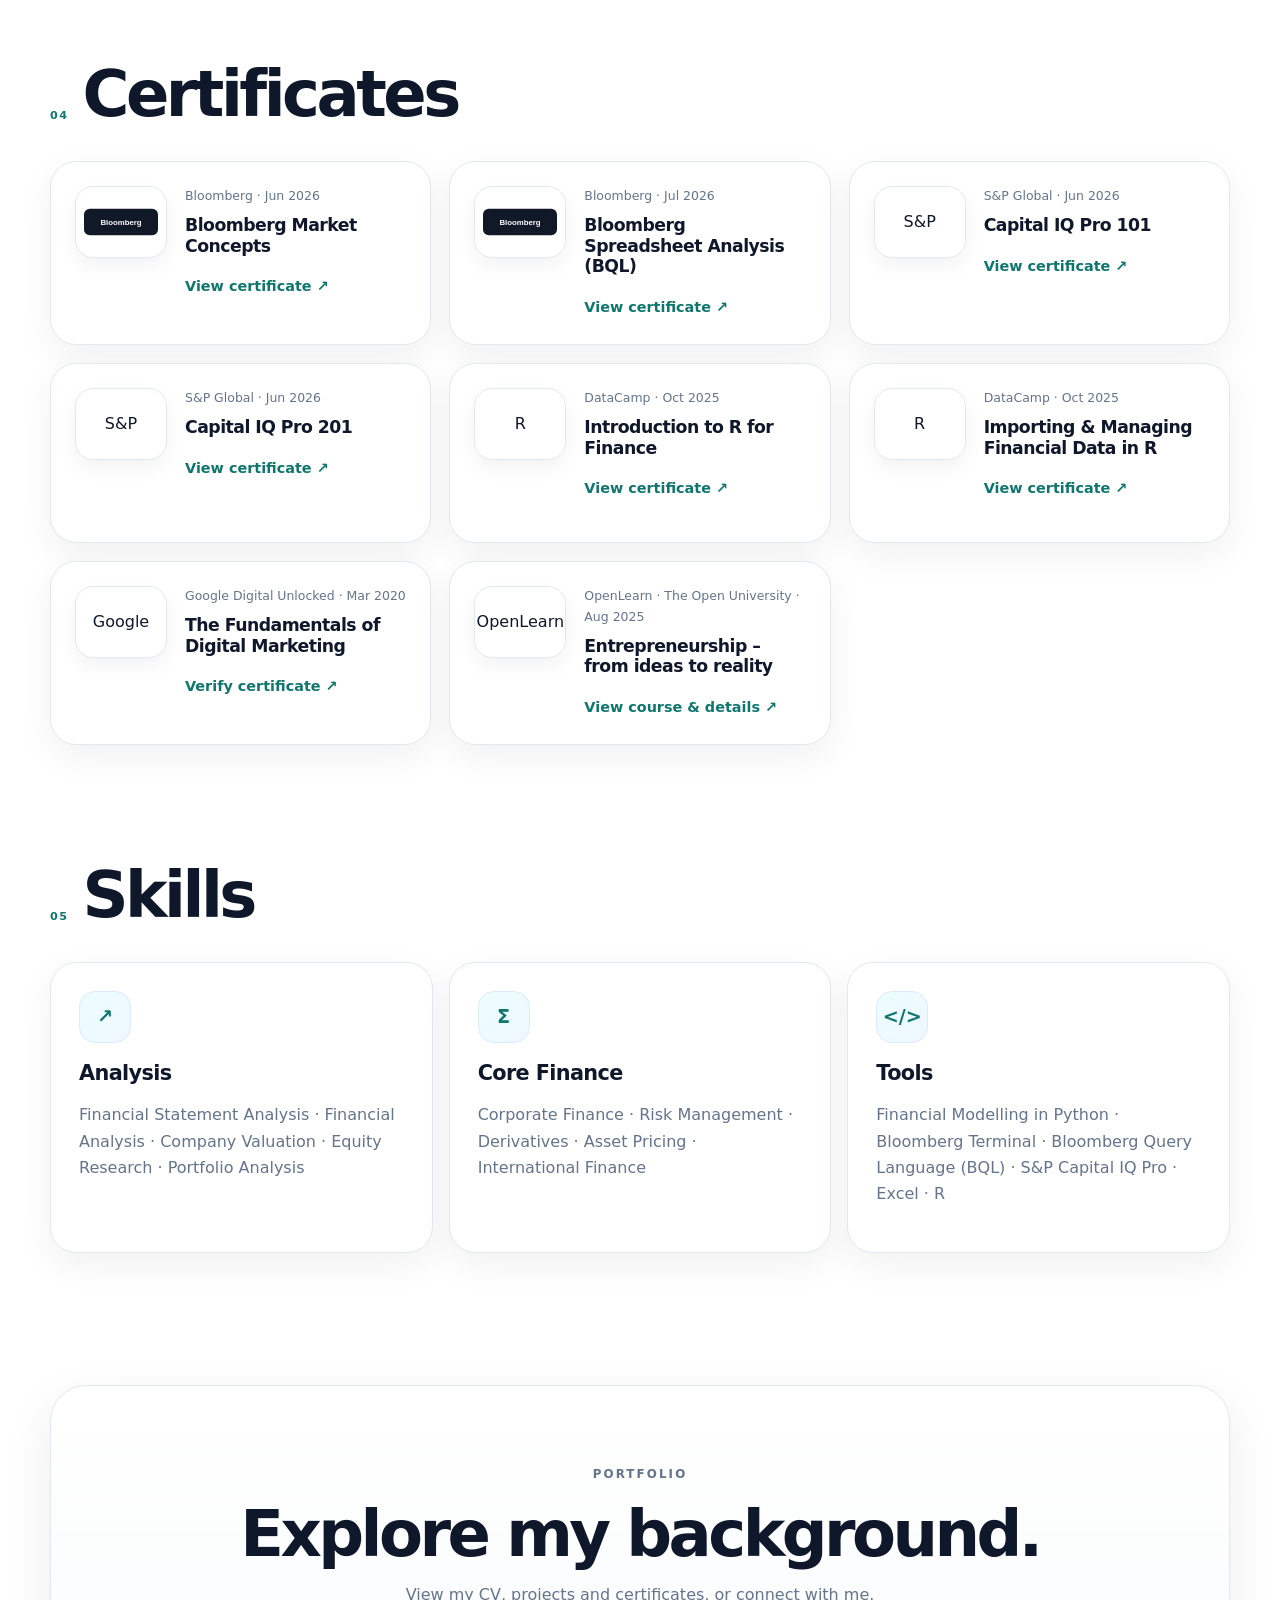
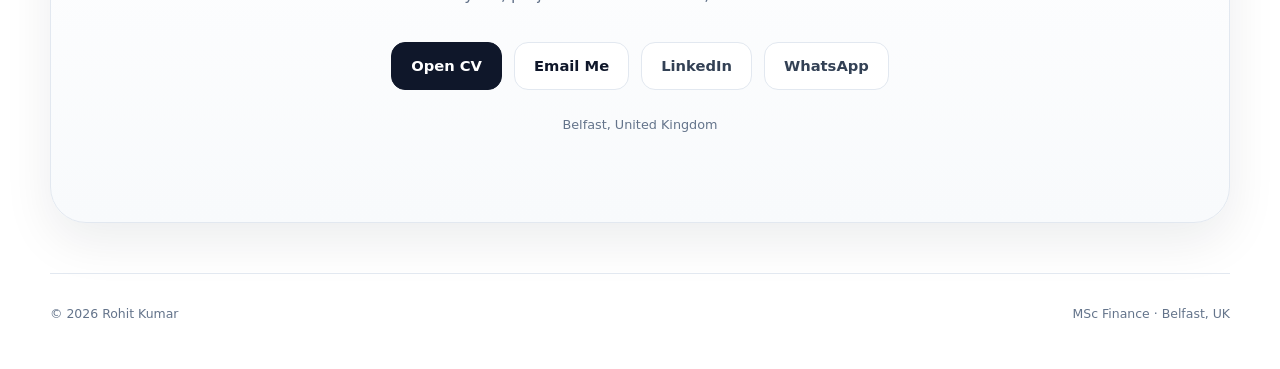
==== commit c4887e03: "Make campaign projects static and bust mobile caches" ====
--- a/index.html
+++ b/index.html
@@ -11,7 +11,8 @@
   <meta property="og:title" content="Rohit Kumar | MSc Finance Portfolio" />
   <meta property="og:description" content="Projects, certificates, education and skills." />
   <meta property="og:type" content="website" />
-  <link rel="stylesheet" href="styles.css?v=8" />
+  <link rel="stylesheet" href="styles.css?v=9" />
+  <link rel="stylesheet" href="campaigns.css?v=2" />
   <style>html,body{background:#fff;color:#0f172a}.edu-logo img{display:block}.edu-logo img[src]{opacity:1}.edu-logo img:not([src]){display:none}.project-identity{display:flex;align-items:center;gap:13px;margin-bottom:18px}.project-symbol{flex:0 0 58px;width:58px;height:58px;border-radius:16px;display:grid;place-items:center;background:linear-gradient(145deg,#0f172a,#334155);color:#fff;font-weight:900;letter-spacing:-.04em;box-shadow:0 8px 22px rgba(15,23,42,.14)}.project-symbol.rtx-logo{flex:0 0 118px;width:118px;height:58px;background:#fff;border:1px solid #e2e8f0;padding:8px;box-shadow:0 8px 22px rgba(15,23,42,.08)}.project-symbol.rtx-logo img{display:block;width:100%;height:100%;object-fit:contain}.project-symbol.fx{background:linear-gradient(145deg,#0f766e,#2563eb)}.project-identity strong{display:block;font-size:.92rem;line-height:1.2;color:#0f172a}.project-identity span{display:block;margin-top:3px;font-size:.72rem;color:#64748b}@media(max-width:560px){.project-symbol{width:52px;height:52px;flex-basis:52px}.project-symbol.rtx-logo{width:104px;height:52px;flex-basis:104px;padding:7px}}</style>
 </head>
 <body>
@@ -61,48 +62,42 @@
     <section id="projects" class="section reveal">
       <div class="section-heading"><span>03</span><h2>Projects</h2></div>
       <div class="cards two">
-        <article class="card project-card featured-card">
-          <div class="project-identity"><div class="project-symbol rtx-logo"><img src="https://upload.wikimedia.org/wikipedia/commons/3/30/RTX_Raytheon_Technologies_logo.svg" alt="RTX Corporation logo" loading="lazy"></div><div><strong>RTX Corporation · Equity Research</strong><span>NYSE: RTX · Aerospace &amp; Defense</span></div></div>
-          <p class="card-kicker">EQUITY RESEARCH &amp; VALUATION · NOVEMBER 2025</p>
-          <h3>RTX Corporation</h3>
-          <p>Built a full equity research and valuation case on RTX Corporation, combining company fundamentals with DCF and peer-based valuation.</p>
-          <p><strong>My work:</strong> Analysed revenue, profitability, cash-flow generation, capital structure and key business drivers; built valuation assumptions and benchmarked RTX against comparable aerospace and defence companies using Bloomberg and S&amp;P Capital IQ.</p>
-          <div class="result-grid"><div><strong>$205</strong><span>Target Price</span></div><div><strong>BUY</strong><span>Recommendation</span></div><div><strong>18%</strong><span>Upside</span></div></div>
-          <p><strong>Outcome:</strong> Translated the fundamental and relative-valuation analysis into an investable BUY recommendation with a $205 target price.</p>
-          <div class="tags"><span>S&amp;P Capital IQ</span><span>Bloomberg</span><span>Financial Statement Analysis</span><span>DCF</span><span>Peer Valuation</span></div>
-        </article>
-        <article class="card project-card featured-card">
-          <div class="project-identity"><div class="project-symbol fx">FX</div><div><strong>Multi-Currency Portfolio</strong><span>International Finance · USD-based investor</span></div></div>
-          <p class="card-kicker">INTERNATIONAL FINANCE · 2026</p>
-          <h3>Currency Portfolio Analysis</h3>
-          <p>Led data collection, portfolio construction and performance analysis for a USD-based portfolio across EUR, AUD, CHF, JPY, NZD, CAD and ILS.</p>
-          <p><strong>My work:</strong> Calculated currency returns, weighted contributions, cumulative performance and excess returns, then linked portfolio movements to interest rates, inflation, monetary policy, current-account conditions and broader USD strength.</p>
-          <div class="result-grid"><div><strong>7</strong><span>Currencies</span></div><div><strong>USD</strong><span>Base Currency</span></div><div><strong>Lead</strong><span>Portfolio Construction</span></div></div>
-          <p><strong>Key insight:</strong> Assessed how broad USD appreciation and cross-currency correlation affected diversification and overall portfolio performance.</p>
-          <div class="tags"><span>Bloomberg</span><span>S&amp;P Capital IQ</span><span>Excel</span><span>Return Attribution</span><span>Macroeconomic Analysis</span></div>
-        </article>
+        <article class="card project-card featured-card"><div class="project-identity"><div class="project-symbol rtx-logo"><img src="https://upload.wikimedia.org/wikipedia/commons/3/30/RTX_Raytheon_Technologies_logo.svg" alt="RTX Corporation logo" loading="lazy"></div><div><strong>RTX Corporation · Equity Research</strong><span>NYSE: RTX · Aerospace &amp; Defense</span></div></div><p class="card-kicker">EQUITY RESEARCH &amp; VALUATION · NOVEMBER 2025</p><h3>RTX Corporation</h3><p>Built a full equity research and valuation case on RTX Corporation, combining company fundamentals with DCF and peer-based valuation.</p><p><strong>My work:</strong> Analysed revenue, profitability, cash-flow generation, capital structure and key business drivers; built valuation assumptions and benchmarked RTX against comparable aerospace and defence companies using Bloomberg and S&amp;P Capital IQ.</p><div class="result-grid"><div><strong>$205</strong><span>Target Price</span></div><div><strong>BUY</strong><span>Recommendation</span></div><div><strong>18%</strong><span>Upside</span></div></div><p><strong>Outcome:</strong> Translated the fundamental and relative-valuation analysis into an investable BUY recommendation with a $205 target price.</p><div class="tags"><span>S&amp;P Capital IQ</span><span>Bloomberg</span><span>Financial Statement Analysis</span><span>DCF</span><span>Peer Valuation</span></div></article>
+        <article class="card project-card featured-card"><div class="project-identity"><div class="project-symbol fx">FX</div><div><strong>Multi-Currency Portfolio</strong><span>International Finance · USD-based investor</span></div></div><p class="card-kicker">INTERNATIONAL FINANCE · 2026</p><h3>Currency Portfolio Analysis</h3><p>Led data collection, portfolio construction and performance analysis for a USD-based portfolio across EUR, AUD, CHF, JPY, NZD, CAD and ILS.</p><p><strong>My work:</strong> Calculated currency returns, weighted contributions, cumulative performance and excess returns, then linked portfolio movements to interest rates, inflation, monetary policy, current-account conditions and broader USD strength.</p><div class="result-grid"><div><strong>7</strong><span>Currencies</span></div><div><strong>USD</strong><span>Base Currency</span></div><div><strong>Lead</strong><span>Portfolio Construction</span></div></div><p><strong>Key insight:</strong> Assessed how broad USD appreciation and cross-currency correlation affected diversification and overall portfolio performance.</p><div class="tags"><span>Bloomberg</span><span>S&amp;P Capital IQ</span><span>Excel</span><span>Return Attribution</span><span>Macroeconomic Analysis</span></div></article>
+      </div>
+
+      <div id="campaignCaseStudies" class="campaign-block">
+        <div class="campaign-intro"><div><p class="card-kicker">COMMERCIAL CAMPAIGN EXPERIENCE · 2022–2025</p><h3>Selected Brand Campaigns</h3></div><p>Influencer marketing work across regional creator activation, event coverage, community seeding and large-scale campaign operations for consumer and automotive brands.</p></div>
+        <p class="campaign-disclaimer">Brand names are shown only to identify campaigns worked on; no endorsement or affiliation is implied.</p>
+        <div class="campaign-grid">
+          <article class="card campaign-card"><div class="campaign-brand"><span class="brand-fallback" style="display:block">Country Delight</span></div><span class="ownership">Sole Campaign Ownership</span><p class="card-kicker">REGIONAL CREATOR ACTIVATION</p><h3>Country Delight</h3><p>Built a Bengali-native micro-influencer campaign across Instagram and YouTube, translating the brand's farm-to-consumer, no-middleman proposition into natural lifestyle content for a defined geography.</p><div class="result-grid"><div><strong>100K+</strong><span>Views</span></div><div><strong>10K+</strong><span>Engagements</span></div><div><strong>Bengali</strong><span>Native audience</span></div></div><div class="tags"><span>Micro Influencers</span><span>Regional Marketing</span><span>Instagram</span><span>YouTube</span></div></article>
+          <article class="card campaign-card"><div class="campaign-brand"><span class="brand-fallback" style="display:block">Toyota</span></div><span class="ownership">Sole Campaign Ownership</span><p class="card-kicker">AUTO EXPO 2023 · NEW DELHI</p><h3>Toyota</h3><p>Led automobile creator activation around Toyota's Auto Expo 2023 showcase, focusing on hybrid technology and future vehicle reveals. Selected credible Indian automotive creators and coordinated high-reach coverage, including a one-take Instagram execution.</p><div class="result-grid"><div><strong>10M+</strong><span>Views</span></div><div><strong>Auto Expo</strong><span>Event coverage</span></div><div><strong>Hybrid</strong><span>Technology story</span></div></div><div class="tags"><span>Creator Sourcing</span><span>Automotive</span><span>Instagram</span><span>Event Campaign</span></div></article>
+          <article class="card campaign-card wide"><div class="campaign-brand"><span class="brand-fallback" style="display:block">PUMA</span></div><span class="ownership">Sole Campaign Ownership</span><div class="campaign-wide-body"><div><p class="card-kicker">SPORTS AWARENESS · COMMUNITY SEEDING</p><h3>PUMA</h3><p>Executed community content seeding for a PUMA sports-awareness initiative positioning sport as part of education rather than simply an extracurricular activity. Distributed brand-generated content featuring Virat Kohli across targeted WhatsApp and Telegram communities.</p><p class="campaign-note">Distribution included 250 WhatsApp groups, typically with 200+ members, and 50 Telegram groups, typically with 20K+ members.</p></div><div><div class="result-grid"><div><strong>250</strong><span>WhatsApp groups</span></div><div><strong>50</strong><span>Telegram groups</span></div><div><strong>300</strong><span>Communities seeded</span></div></div><div class="tags"><span>Content Seeding</span><span>Community Marketing</span><span>WhatsApp</span><span>Telegram</span></div></div></div></article>
+          <article class="card campaign-card"><div class="campaign-brand"><span class="brand-fallback" style="display:block">Comfort</span></div><span class="ownership">Campaign Team</span><p class="card-kicker">LARGE-SCALE CREATOR OPERATIONS · 3 MONTHS</p><h3>Comfort</h3><p>Supported a three-month lifestyle campaign positioning Comfort as an everyday clothing-care product through mom, lifestyle and female creators across India. Managed influencer data, product-delivery tracking, content deadlines and campaign consolidation in Google Sheets.</p><div class="result-grid"><div><strong>1,500</strong><span>Influencers</span></div><div><strong>100M+</strong><span>Views</span></div><div><strong>10+</strong><span>Regional languages</span></div></div><div class="tags"><span>Campaign Operations</span><span>Google Sheets</span><span>Influencer Tracking</span><span>Pan-India</span></div></article>
+          <article class="card campaign-card"><div class="campaign-brand"><span class="brand-fallback" style="display:block">Dabur</span></div><span class="ownership">Campaign Team</span><p class="card-kicker">REGIONAL NANO-INFLUENCER ACTIVATION</p><h3>Dabur Babool</h3><p>Supported a Maharashtra-focused nano-influencer campaign communicating Babool toothpaste's ingredient-led product proposition. Maintained live content trackers, coordinated brand feedback and approvals, and kept creator deliverables on deadline.</p><div class="result-grid"><div><strong>250</strong><span>Influencers</span></div><div><strong>Maharashtra</strong><span>Regional focus</span></div><div><strong>Live</strong><span>Content tracking</span></div></div><div class="tags"><span>Nano Influencers</span><span>Brand Reporting</span><span>Content Approval</span><span>Google Sheets</span></div></article>
+        </div>
       </div>
     </section>
 
     <section id="certifications" class="section reveal">
       <div class="section-heading"><span>04</span><h2>Certificates</h2></div>
       <div class="cert-grid">
-        <article class="cert"><div class="cert-media"><svg viewBox="0 0 180 64" aria-hidden="true"><rect width="180" height="64" rx="14" fill="#111827"/><text x="90" y="39" text-anchor="middle" font-size="19" font-family="Arial,sans-serif" font-weight="700" fill="#fff">Bloomberg</text><rect x="18" y="49" width="144" height="3" rx="2" fill="#00a892"/></svg></div><div><p>Bloomberg · Jun 2026</p><h3>Bloomberg Market Concepts</h3><a href="assets/certificates/Bloomberg-Market-Concepts.pdf" target="_blank" rel="noopener">View certificate ↗</a></div></article>
-        <article class="cert"><div class="cert-media"><svg viewBox="0 0 180 64" aria-hidden="true"><rect width="180" height="64" rx="14" fill="#111827"/><text x="90" y="39" text-anchor="middle" font-size="19" font-family="Arial,sans-serif" font-weight="700" fill="#fff">Bloomberg</text><rect x="18" y="49" width="144" height="3" rx="2" fill="#00a892"/></svg></div><div><p>Bloomberg · Jul 2026</p><h3>Bloomberg Spreadsheet Analysis (BQL)</h3><a href="assets/certificates/Bloomberg-Spreadsheet-Analysis-BQL.pdf" target="_blank" rel="noopener">View certificate ↗</a></div></article>
-        <article class="cert"><div class="cert-media"><svg viewBox="0 0 180 64" aria-hidden="true"><defs><linearGradient id="spg" x1="0" x2="1"><stop offset="0" stop-color="#d71920"/><stop offset=".5" stop-color="#f59e0b"/><stop offset="1" stop-color="#2563eb"/></linearGradient></defs><rect width="180" height="64" rx="14" fill="#fff"/><rect width="7" height="64" rx="4" fill="url(#spg)"/><text x="93" y="28" text-anchor="middle" font-size="17" font-family="Arial,sans-serif" font-weight="800" fill="#111827">S&amp;P GLOBAL</text><text x="93" y="47" text-anchor="middle" font-size="12" font-family="Arial,sans-serif" font-weight="700" fill="#475569">CAPITAL IQ PRO</text></svg></div><div><p>S&amp;P Global · Jun 2026</p><h3>Capital IQ Pro 101</h3><a href="assets/certificates/Capital-IQ-Pro-101.pdf" target="_blank" rel="noopener">View certificate ↗</a></div></article>
-        <article class="cert"><div class="cert-media"><svg viewBox="0 0 180 64" aria-hidden="true"><defs><linearGradient id="spg2" x1="0" x2="1"><stop offset="0" stop-color="#d71920"/><stop offset=".5" stop-color="#f59e0b"/><stop offset="1" stop-color="#2563eb"/></linearGradient></defs><rect width="180" height="64" rx="14" fill="#fff"/><rect width="7" height="64" rx="4" fill="url(#spg2)"/><text x="93" y="28" text-anchor="middle" font-size="17" font-family="Arial,sans-serif" font-weight="800" fill="#111827">S&amp;P GLOBAL</text><text x="93" y="47" text-anchor="middle" font-size="12" font-family="Arial,sans-serif" font-weight="700" fill="#475569">CAPITAL IQ PRO</text></svg></div><div><p>S&amp;P Global · Jun 2026</p><h3>Capital IQ Pro 201</h3><a href="assets/certificates/Capital-IQ-Pro-201.pdf" target="_blank" rel="noopener">View certificate ↗</a></div></article>
-        <article class="cert"><div class="cert-media"><svg viewBox="0 0 180 64" aria-hidden="true"><rect width="180" height="64" rx="14" fill="#f8fafc"/><ellipse cx="84" cy="31" rx="42" ry="20" fill="#d1d5db"/><ellipse cx="84" cy="31" rx="31" ry="13" fill="#fff"/><text x="112" y="44" font-size="36" font-family="Arial,sans-serif" font-weight="800" fill="#276dc3">R</text></svg></div><div><p>DataCamp · Oct 2025</p><h3>Introduction to R for Finance</h3><a href="assets/certificates/Introduction-to-R-for-Finance.pdf" target="_blank" rel="noopener">View certificate ↗</a></div></article>
-        <article class="cert"><div class="cert-media"><svg viewBox="0 0 180 64" aria-hidden="true"><rect width="180" height="64" rx="14" fill="#f8fafc"/><ellipse cx="84" cy="31" rx="42" ry="20" fill="#d1d5db"/><ellipse cx="84" cy="31" rx="31" ry="13" fill="#fff"/><text x="112" y="44" font-size="36" font-family="Arial,sans-serif" font-weight="800" fill="#276dc3">R</text></svg></div><div><p>DataCamp · Oct 2025</p><h3>Importing &amp; Managing Financial Data in R</h3><a href="assets/certificates/Managing-Financial-Data-in-R.pdf" target="_blank" rel="noopener">View certificate ↗</a></div></article>
-        <article class="cert"><div class="cert-media"><svg viewBox="0 0 180 64" aria-hidden="true"><rect width="180" height="64" rx="14" fill="#fff"/><text x="90" y="26" text-anchor="middle" font-size="17" font-family="Arial,sans-serif" font-weight="800"><tspan fill="#4285F4">G</tspan><tspan fill="#EA4335">o</tspan><tspan fill="#FBBC05">o</tspan><tspan fill="#4285F4">g</tspan><tspan fill="#34A853">l</tspan><tspan fill="#EA4335">e</tspan></text><text x="90" y="46" text-anchor="middle" font-size="11" font-family="Arial,sans-serif" font-weight="700" fill="#475569">DIGITAL UNLOCKED</text></svg></div><div><p>Google Digital Unlocked · Mar 2020</p><h3>The Fundamentals of Digital Marketing</h3><a href="https://learndigital.withgoogle.com/digitalunlocked/validate-certificate-code" target="_blank" rel="noopener">Verify certificate ↗</a></div></article>
-        <article class="cert"><div class="cert-media"><svg viewBox="0 0 180 64" aria-hidden="true"><rect width="180" height="64" rx="14" fill="#fff"/><path d="M17 11h30v32c0 9-8 12-15 14-7-2-15-5-15-14V11Z" fill="#171842"/><circle cx="32" cy="22" r="7" fill="#fff"/><text x="58" y="28" font-size="17" font-family="Arial,sans-serif" font-weight="800" fill="#171842">OpenLearn</text><text x="58" y="45" font-size="10.5" font-family="Arial,sans-serif" font-weight="700" fill="#475569">THE OPEN UNIVERSITY</text></svg></div><div><p>OpenLearn · The Open University · Aug 2025</p><h3>Entrepreneurship – from ideas to reality</h3><a href="https://www.open.edu/openlearn/money-business/entrepreneurship-ideas-reality/content-section-overview" target="_blank" rel="noopener">View course &amp; details ↗</a></div></article>
+        <article class="cert"><div class="cert-media"><svg viewBox="0 0 180 64"><rect width="180" height="64" rx="14" fill="#111827"/><text x="90" y="39" text-anchor="middle" font-size="19" font-family="Arial" font-weight="700" fill="#fff">Bloomberg</text></svg></div><div><p>Bloomberg · Jun 2026</p><h3>Bloomberg Market Concepts</h3><a href="assets/certificates/Bloomberg-Market-Concepts.pdf" target="_blank" rel="noopener">View certificate ↗</a></div></article>
+        <article class="cert"><div class="cert-media"><svg viewBox="0 0 180 64"><rect width="180" height="64" rx="14" fill="#111827"/><text x="90" y="39" text-anchor="middle" font-size="19" font-family="Arial" font-weight="700" fill="#fff">Bloomberg</text></svg></div><div><p>Bloomberg · Jul 2026</p><h3>Bloomberg Spreadsheet Analysis (BQL)</h3><a href="assets/certificates/Bloomberg-Spreadsheet-Analysis-BQL.pdf" target="_blank" rel="noopener">View certificate ↗</a></div></article>
+        <article class="cert"><div class="cert-media">S&amp;P</div><div><p>S&amp;P Global · Jun 2026</p><h3>Capital IQ Pro 101</h3><a href="assets/certificates/Capital-IQ-Pro-101.pdf" target="_blank" rel="noopener">View certificate ↗</a></div></article>
+        <article class="cert"><div class="cert-media">S&amp;P</div><div><p>S&amp;P Global · Jun 2026</p><h3>Capital IQ Pro 201</h3><a href="assets/certificates/Capital-IQ-Pro-201.pdf" target="_blank" rel="noopener">View certificate ↗</a></div></article>
+        <article class="cert"><div class="cert-media">R</div><div><p>DataCamp · Oct 2025</p><h3>Introduction to R for Finance</h3><a href="assets/certificates/Introduction-to-R-for-Finance.pdf" target="_blank" rel="noopener">View certificate ↗</a></div></article>
+        <article class="cert"><div class="cert-media">R</div><div><p>DataCamp · Oct 2025</p><h3>Importing &amp; Managing Financial Data in R</h3><a href="assets/certificates/Managing-Financial-Data-in-R.pdf" target="_blank" rel="noopener">View certificate ↗</a></div></article>
+        <article class="cert"><div class="cert-media">Google</div><div><p>Google Digital Unlocked · Mar 2020</p><h3>The Fundamentals of Digital Marketing</h3><a href="https://learndigital.withgoogle.com/digitalunlocked/validate-certificate-code" target="_blank" rel="noopener">Verify certificate ↗</a></div></article>
+        <article class="cert"><div class="cert-media">OpenLearn</div><div><p>OpenLearn · The Open University · Aug 2025</p><h3>Entrepreneurship – from ideas to reality</h3><a href="https://www.open.edu/openlearn/money-business/entrepreneurship-ideas-reality/content-section-overview" target="_blank" rel="noopener">View course &amp; details ↗</a></div></article>
       </div>
     </section>
 
     <section id="skills" class="section reveal"><div class="section-heading"><span>05</span><h2>Skills</h2></div><div class="skills-grid"><article class="skill-card"><div class="skill-icon">↗</div><h3>Analysis</h3><p>Financial Statement Analysis · Financial Analysis · Company Valuation · Equity Research · Portfolio Analysis</p></article><article class="skill-card"><div class="skill-icon">Σ</div><h3>Core Finance</h3><p>Corporate Finance · Risk Management · Derivatives · Asset Pricing · International Finance</p></article><article class="skill-card"><div class="skill-icon">&lt;/&gt;</div><h3>Tools</h3><p>Financial Modelling in Python · Bloomberg Terminal · Bloomberg Query Language (BQL) · S&amp;P Capital IQ Pro · Excel · R</p></article></div></section>
 
-    <section class="cta reveal" id="contact"><p class="eyebrow">PORTFOLIO</p><h2>Explore my background.</h2><p>View my CV, projects and certificates, or connect with me.</p><div class="hero-actions center"><a class="btn primary" href="assets/cv/Rohit-Kumar-CV.pdf" target="_blank" rel="noopener">Open CV</a><a class="btn secondary" href="mailto:rohitsharma9060r.s@gmail.com">Email Me</a><a class="btn ghost icon-btn" href="https://www.linkedin.com/in/rohit-kumar-sharma-/" target="_blank" rel="noopener"><span class="icon linkedin-icon" aria-hidden="true"><svg viewBox="0 0 24 24" width="18" height="18" fill="currentColor"><path d="M6.94 8.5A1.56 1.56 0 1 1 6.94 5.38 1.56 1.56 0 0 1 6.94 8.5ZM5.5 9.75h2.88V18H5.5V9.75Zm4.69 0h2.76v1.13h.04c.38-.73 1.32-1.5 2.72-1.5 2.91 0 3.45 1.91 3.45 4.39V18h-2.88v-3.76c0-.9-.02-2.05-1.25-2.05-1.25 0-1.44.98-1.44 1.99V18h-2.88V9.75Z"/></svg></span><span>LinkedIn</span></a><a class="btn ghost icon-btn whatsapp-btn" href="https://wa.me/447887149723" target="_blank" rel="noopener"><span class="icon" aria-hidden="true"><svg viewBox="0 0 32 32" width="18" height="18"><circle cx="16" cy="16" r="15" fill="#25D366"/><path fill="#fff" d="M23.7 8.1A10.7 10.7 0 0 0 6.9 21l-1.3 4.7 4.8-1.3a10.7 10.7 0 0 0 13.3-16.3Zm-7.9 15a8.9 8.9 0 0 1-4.6-1.2l-.3-.2-2.8.8.8-2.8-.2-.3a8.9 8.9 0 1 1 7.1 3.7Zm4.9-6.7c-.3-.1-1.6-.8-1.8-.9-.3-.1-.4-.1-.6.2-.2.3-.7.9-.8 1-.2.2-.3.2-.6.1-.3-.1-1.1-.4-2.1-1.4-.8-.7-1.3-1.6-1.5-1.8-.2-.3 0-.4.1-.5l.4-.5c.1-.2.2-.3.2-.4.1-.2 0-.3 0-.5-.1-.1-.6-1.5-.8-2-.2-.5-.5-.5-.6-.5h-.5c-.2 0-.5.1-.7.4-.3.3-.9.9-.9 2.3s1 2.7 1.1 2.9c.2.2 1.9 3 4.7 4.2.7.3 1.2.5 1.6.6.7.2 1.3.2 1.7.1.5-.1 1.6-.6 1.8-1.3.2-.6.2-1.1.2-1.3-.1-.1-.3-.2-.6-.3Z"/></svg></span><span>WhatsApp</span></a></div><p class="location">Belfast, United Kingdom</p></section>
+    <section class="cta reveal" id="contact"><p class="eyebrow">PORTFOLIO</p><h2>Explore my background.</h2><p>View my CV, projects and certificates, or connect with me.</p><div class="hero-actions center"><a class="btn primary" href="assets/cv/Rohit-Kumar-CV.pdf" target="_blank" rel="noopener">Open CV</a><a class="btn secondary" href="mailto:rohitsharma9060r.s@gmail.com">Email Me</a><a class="btn ghost" href="https://www.linkedin.com/in/rohit-kumar-sharma-/" target="_blank" rel="noopener">LinkedIn</a><a class="btn ghost whatsapp-btn" href="https://wa.me/447887149723" target="_blank" rel="noopener">WhatsApp</a></div><p class="location">Belfast, United Kingdom</p></section>
   </main>
   <footer><span>© <span id="year"></span> Rohit Kumar</span><span>MSc Finance · Belfast, UK</span></footer>
-  <script src="script.js?v=11"></script>
+  <script src="script.js?v=12"></script>
 </body>
 </html>
--- a/styles.css
+++ b/styles.css
@@ -1,5 +1,64 @@
-:root{
-  --bg:#f7f9fc;--surface:#ffffff;--surface-soft:#f1f5f9;--text:#0f172a;--muted:#64748b;
-  --line:#e2e8f0;--accent:#0f766e;--accent-2:#2563eb;--shadow:0 18px 50px rgba(15,23,42,.08);--radius:26px;
+@import url("styles-base.css");
+
+/* Queen's University Belfast — crest only, matching the Bachelor logo badge. */
+.edu-logo.qub-logo{
+  flex:0 0 56px;
+  width:56px;
+  height:56px;
+  border-radius:50%;
+  display:grid;
+  place-items:center;
+  background-color:#f8fafc;
+  background-image:url("https://upload.wikimedia.org/wikipedia/commons/5/5a/Queen%27s_University_Belfast_arms.svg");
+  background-repeat:no-repeat;
+  background-position:center;
+  background-size:68% auto;
+  border:1px solid #e2e8f0;
+  box-shadow:0 8px 20px rgba(15,23,42,.06);
+  overflow:hidden;
 }
-*{box-sizing:border-box}html{scroll-behavior:smooth}body{margin:0;background:linear-gradient(180deg,#fff 0%,#f8fafc 55%,#f3f6fb 100%);color:var(--text);font-family:Inter,ui-sans-serif,system-ui,-apple-system,BlinkMacSystemFont,"Segoe UI",sans-serif;line-height:1.65;overflow-x:hidden}body:before{content:"";position:fixed;inset:0;pointer-events:none;z-index:-1;background:radial-gradient(circle at 15% 10%,rgba(37,99,235,.05),transparent 28%),radial-gradient(circle at 88% 20%,rgba(15,118,110,.05),transparent 24%)}a{color:inherit;text-decoration:none}button{font:inherit}.site-header{position:fixed;top:18px;left:50%;transform:translateX(-50%);z-index:100;width:min(1120px,calc(100% - 32px));display:flex;align-items:center;justify-content:space-between;padding:12px 16px 12px 20px;border:1px solid rgba(226,232,240,.95);border-radius:20px;background:rgba(255,255,255,.88);backdrop-filter:blur(18px);box-shadow:0 12px 35px rgba(15,23,42,.07)}.brand{font-size:1rem;font-weight:800;letter-spacing:-.02em}.greeting{color:#0f172a}nav{display:flex;gap:4px;align-items:center}nav a{padding:9px 11px;border-radius:12px;color:#475569;font-size:.86rem;transition:.25s}nav a:hover{background:#f1f5f9;color:#0f172a}.menu-btn{display:none;color:#0f172a;border:1px solid var(--line);background:#fff;border-radius:12px;padding:7px 10px}main{width:min(1180px,calc(100% - 36px));margin:0 auto}.hero{min-height:100vh;display:grid;grid-template-columns:1.2fr .8fr;gap:54px;align-items:center;padding:130px 0 78px;position:relative}.eyebrow{display:inline-flex;align-items:center;gap:10px;margin:0 0 20px;font-size:.74rem;font-weight:800;letter-spacing:.18em;color:var(--accent)}.eyebrow:before{content:"";width:30px;height:1px;background:var(--accent)}h1{font-size:clamp(4rem,9vw,7.2rem);line-height:.87;letter-spacing:-.07em;margin:0 0 28px;max-width:830px}.hero h2{font-size:clamp(1.35rem,2.3vw,2rem);line-height:1.2;letter-spacing:-.035em;margin:0 0 20px;color:#1e293b;font-weight:700;max-width:720px}.lead{font-size:1.06rem;max-width:700px;color:var(--muted);margin:0}.hero-actions{display:flex;gap:12px;flex-wrap:wrap;margin-top:34px}.hero-actions.center{justify-content:center}.btn{display:inline-flex;align-items:center;justify-content:center;min-height:48px;padding:0 19px;border-radius:14px;font-size:.92rem;font-weight:760;border:1px solid var(--line);background:#fff;transition:.25s ease}.btn:hover{transform:translateY(-2px);box-shadow:0 10px 24px rgba(15,23,42,.08)}.btn.primary{background:#0f172a;color:#fff;border-color:#0f172a}.btn.secondary{background:#fff;color:#0f172a}.btn.ghost{color:#334155;background:#fff}.icon-btn{gap:10px}.linkedin-icon{color:#0a66c2}.whatsapp-btn .icon{color:#25D366}.hero-card{position:relative;padding:30px;border:1px solid var(--line);border-radius:32px;background:rgba(255,255,255,.92);box-shadow:var(--shadow);overflow:hidden}.hero-card:before{content:"";position:absolute;width:150px;height:150px;border-radius:50%;right:-70px;top:-70px;background:rgba(37,99,235,.06)}.profile-photo{width:104px;height:104px;border-radius:50%;overflow:hidden;margin-bottom:30px;box-shadow:0 12px 30px rgba(15,23,42,.16);border:4px solid #fff;outline:1px solid #e2e8f0;background:#e2e8f0}.profile-photo img{width:100%;height:100%;object-fit:cover;object-position:center;display:block}.metric{display:grid;grid-template-columns:130px 1fr;gap:14px;padding:18px 0;border-top:1px solid var(--line)}.metric strong{font-size:1.18rem;letter-spacing:-.03em}.metric span{color:var(--muted);font-size:.9rem;align-self:center}.section{padding:108px 0 12px}.section-heading{display:flex;align-items:end;gap:14px;margin-bottom:36px}.section-heading span{font-size:.7rem;color:var(--accent);font-weight:800;letter-spacing:.13em}.section-heading h2{font-size:clamp(2.5rem,5vw,4.2rem);letter-spacing:-.055em;line-height:.95;margin:0}.about-grid{display:grid;grid-template-columns:1fr 1fr;gap:80px;align-items:start}.big-copy{font-size:clamp(1.65rem,3vw,2.45rem);line-height:1.18;letter-spacing:-.04em;margin:0;font-weight:700}.about-grid>p:last-child{color:var(--muted);font-size:1.03rem;margin:4px 0 0}.cards{display:grid;gap:20px}.cards.two{grid-template-columns:repeat(2,minmax(0,1fr))}.card,.cert,.skill-card{position:relative;padding:30px;border:1px solid var(--line);border-radius:var(--radius);background:#fff;box-shadow:0 12px 36px rgba(15,23,42,.06);transition:.3s ease;overflow:hidden}.card:hover,.cert:hover,.skill-card:hover{transform:translateY(-5px);box-shadow:0 20px 48px rgba(15,23,42,.10);border-color:#cbd5e1}.card-kicker{font-size:.72rem;font-weight:800;letter-spacing:.12em;color:var(--accent);margin:0 0 18px}.card h3,.cert h3,.skill-card h3{font-size:1.3rem;line-height:1.2;letter-spacing:-.03em;margin:0 0 7px}.card h4{color:#475569;margin:0 0 18px;font-weight:650}.card p,.skill-card p{color:var(--muted)}.education-grid .education-card{padding:28px}.edu-top{display:flex;align-items:flex-start;gap:16px;margin-bottom:12px}.edu-logo{flex:0 0 56px;width:56px;height:56px;border-radius:50%;display:grid;place-items:center;background:#f8fafc;border:1px solid #e2e8f0;box-shadow:0 8px 20px rgba(15,23,42,.06);overflow:hidden}.edu-logo img{width:74%;height:74%;object-fit:contain}.edu-logo-placeholder{font-size:.67rem;font-weight:900;letter-spacing:.03em;color:#334155}.result-grid{display:grid;grid-template-columns:repeat(3,1fr);gap:10px;margin:26px 0}.result-grid div{padding:16px;border:1px solid var(--line);border-radius:18px;background:#f8fafc}.result-grid strong{display:block;font-size:1.35rem}.result-grid span{font-size:.7rem;color:var(--muted)}.tags{display:flex;flex-wrap:wrap;gap:8px;margin-top:24px}.tags span{padding:7px 10px;border-radius:999px;border:1px solid var(--line);font-size:.72rem;color:#475569;background:#f8fafc}.cert-grid{display:grid;grid-template-columns:repeat(3,minmax(0,1fr));gap:18px}.cert{display:flex;gap:18px;min-height:180px;padding:24px}.cert p{font-size:.78rem;color:#64748b;margin:0 0 8px}.cert h3{font-size:1.08rem}.cert a{display:inline-flex;margin-top:12px;font-size:.9rem;color:var(--accent);font-weight:760}.cert-media{flex:0 0 92px;height:72px;border-radius:18px;display:flex;align-items:center;justify-content:center;padding:8px;border:1px solid #e2e8f0;overflow:hidden;background:#fff;box-shadow:0 8px 20px rgba(15,23,42,.05)}.cert-media svg,.cert-media img{width:100%;height:100%;object-fit:contain;display:block}.skills-grid{display:grid;grid-template-columns:repeat(3,1fr);gap:16px}.skill-card{padding:28px}.skill-icon{width:52px;height:52px;border-radius:16px;display:grid;place-items:center;font-size:1.2rem;font-weight:800;margin-bottom:18px;background:linear-gradient(135deg,#ecfeff,#eff6ff);border:1px solid #dbeafe;color:#0f766e}.cta{margin:120px 0 50px;padding:74px 24px;text-align:center;border:1px solid var(--line);border-radius:36px;background:linear-gradient(180deg,#fff,#f8fafc);box-shadow:var(--shadow)}.cta .eyebrow:before{display:none}.cta h2{font-size:clamp(2.7rem,5vw,4.5rem);line-height:.96;letter-spacing:-.055em;margin:0 auto 16px}.cta>p{color:var(--muted)}.location{font-size:.8rem;margin-top:24px!important}footer{width:min(1180px,calc(100% - 36px));margin:0 auto;padding:30px 0 44px;border-top:1px solid var(--line);display:flex;justify-content:space-between;color:#64748b;font-size:.78rem}.reveal{opacity:0;transform:translateY(22px);transition:opacity .7s ease,transform .7s ease}.reveal.visible{opacity:1;transform:none}@media(max-width:900px){nav{position:absolute;top:65px;left:0;right:0;display:none;flex-direction:column;align-items:stretch;padding:12px;border:1px solid var(--line);border-radius:18px;background:#fff;box-shadow:var(--shadow)}.site-header nav.open{display:flex}.menu-btn{display:block}.hero{grid-template-columns:1fr;min-height:auto;padding-top:150px}.hero-card{max-width:620px}.about-grid{grid-template-columns:1fr;gap:22px}.cards.two,.cert-grid,.skills-grid{grid-template-columns:1fr}.section{padding-top:88px}}@media(max-width:560px){main{width:min(100% - 24px,1180px)}.site-header{width:calc(100% - 20px);top:10px}.hero{padding-top:125px;gap:30px}h1{font-size:4.15rem}.hero-actions .btn{width:100%}.hero-card{padding:22px;border-radius:24px}.metric{grid-template-columns:1fr;gap:2px}.section{padding-top:74px}.card,.cert,.skill-card{padding:23px;border-radius:22px}.result-grid{grid-template-columns:1fr}.cert{min-height:auto;flex-direction:column}.cert-media{width:110px}.cta{margin-top:85px;padding:55px 20px;border-radius:28px}footer{flex-direction:column;gap:7px}}+.edu-logo.qub-logo img,
+.edu-logo.qub-logo .edu-logo-placeholder{display:none!important}
+
+/* RTX project — symbol-only badge sized to match the FX badge. */
+.project-symbol.rtx-logo{
+  flex:0 0 58px!important;
+  width:58px!important;
+  height:58px!important;
+  border-radius:16px!important;
+  padding:0!important;
+  background-color:#fff!important;
+  background-image:url("https://upload.wikimedia.org/wikipedia/commons/3/30/RTX_Raytheon_Technologies_logo.svg")!important;
+  background-repeat:no-repeat!important;
+  background-position:left center!important;
+  background-size:auto 44px!important;
+  border:1px solid #e2e8f0!important;
+  box-shadow:0 8px 22px rgba(15,23,42,.08)!important;
+  overflow:hidden!important;
+}
+.project-symbol.rtx-logo img{display:none!important}
+
+/* Mobile reliability fix: the Projects section must never stay hidden if
+   IntersectionObserver/reveal animation is delayed or skipped by Safari or
+   an in-app browser. Desktop keeps the existing reveal animation. */
+@media(max-width:900px){
+  #projects.reveal{
+    opacity:1!important;
+    transform:none!important;
+  }
+}
+
+@media(max-width:560px){
+  .edu-logo.qub-logo{
+    flex-basis:56px;
+    width:56px;
+    height:56px;
+  }
+  .project-symbol.rtx-logo{
+    flex-basis:52px!important;
+    width:52px!important;
+    height:52px!important;
+    background-size:auto 40px!important;
+    border-radius:15px!important;
+  }
+}
--- a/campaigns.css
+++ b/campaigns.css
@@ -0,0 +1,11 @@
+.campaign-block{margin-top:54px;padding-top:42px;border-top:1px solid var(--line)}
+.campaign-intro{display:grid;grid-template-columns:.8fr 1.2fr;gap:44px;align-items:end;margin-bottom:18px}
+.campaign-intro .card-kicker{margin-bottom:10px}.campaign-intro h3{font-size:clamp(1.8rem,3vw,2.65rem);line-height:1;letter-spacing:-.045em;margin:0}
+.campaign-intro>p{margin:0;color:var(--muted);max-width:720px}.campaign-disclaimer{margin:0 0 26px;color:#94a3b8;font-size:.72rem}
+.campaign-grid{display:grid;grid-template-columns:repeat(2,minmax(0,1fr));gap:20px}.campaign-card{display:flex;flex-direction:column;min-height:100%;padding:30px}
+.campaign-brand{width:118px;height:66px;border:1px solid var(--line);border-radius:16px;background:#fff;display:flex;align-items:center;justify-content:center;padding:8px;margin-bottom:18px;overflow:hidden;box-shadow:0 6px 18px rgba(15,23,42,.04)}
+.campaign-brand img{display:block;max-width:100%;max-height:100%;width:auto;height:auto;object-fit:contain}.campaign-brand .brand-fallback{display:none;text-align:center;font-size:.72rem;font-weight:850;line-height:1.15;color:#334155}.campaign-brand.logo-fallback .brand-fallback{display:block}
+.campaign-card .ownership{display:inline-flex;align-self:flex-start;padding:6px 9px;border:1px solid #cbd5e1;border-radius:999px;background:#f8fafc;color:#475569;font-size:.66rem;font-weight:800;letter-spacing:.07em;text-transform:uppercase;margin-bottom:16px}
+.campaign-card h3{font-size:1.55rem;margin-bottom:10px}.campaign-card>p{margin:0;color:var(--muted)}.campaign-card .result-grid{margin:24px 0 4px}.campaign-card .result-grid strong{font-size:1.2rem}.campaign-card .result-grid span{line-height:1.25;display:block;margin-top:2px}.campaign-card .tags{margin-top:auto;padding-top:22px}.campaign-note{font-size:.78rem!important;margin-top:14px!important;color:#64748b!important}.campaign-card.wide{grid-column:1/-1}.campaign-card.wide .campaign-wide-body{display:grid;grid-template-columns:1.25fr .75fr;gap:28px;align-items:start}
+@media(max-width:900px){.campaign-intro{grid-template-columns:1fr;gap:12px}.campaign-grid{grid-template-columns:1fr}.campaign-card.wide{grid-column:auto}.campaign-card.wide .campaign-wide-body{grid-template-columns:1fr}}
+@media(max-width:560px){.campaign-block{margin-top:40px;padding-top:34px}.campaign-card{padding:23px}.campaign-card .result-grid{grid-template-columns:1fr}.campaign-brand{width:104px;height:60px}}
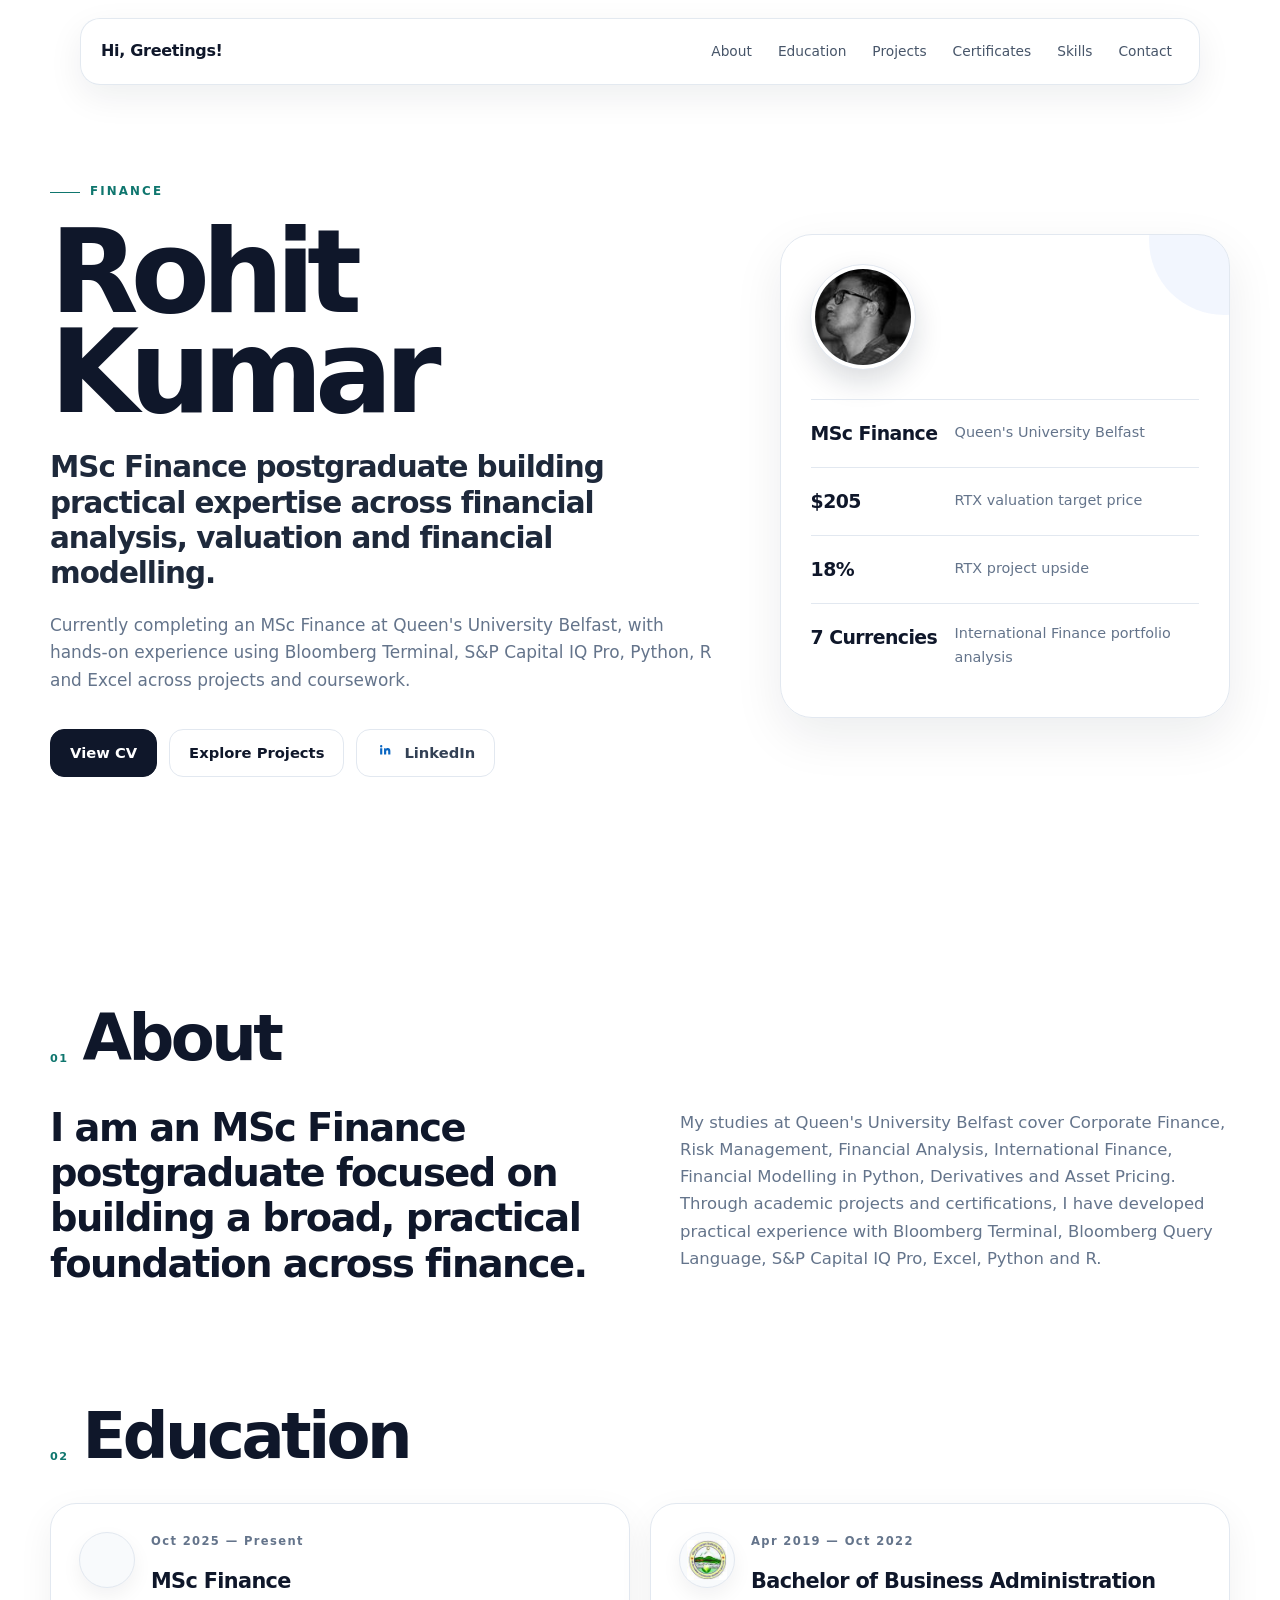
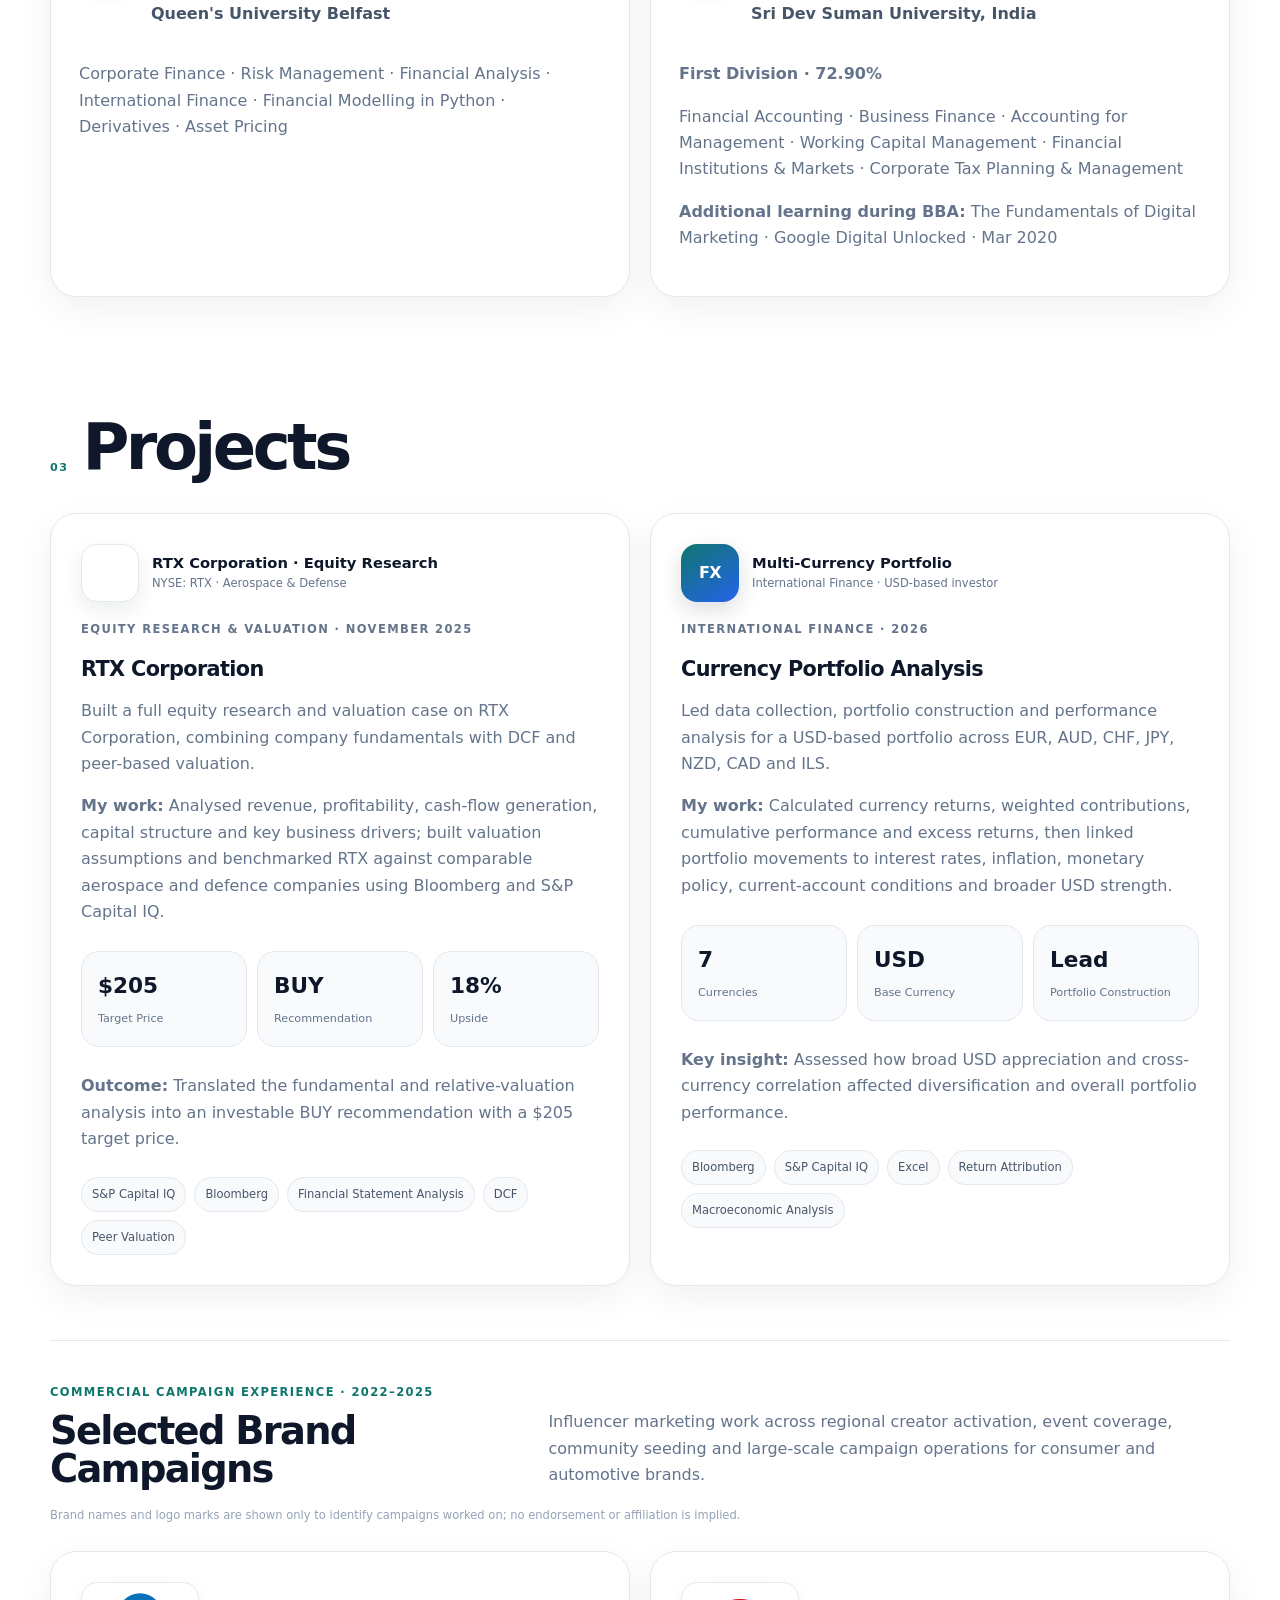
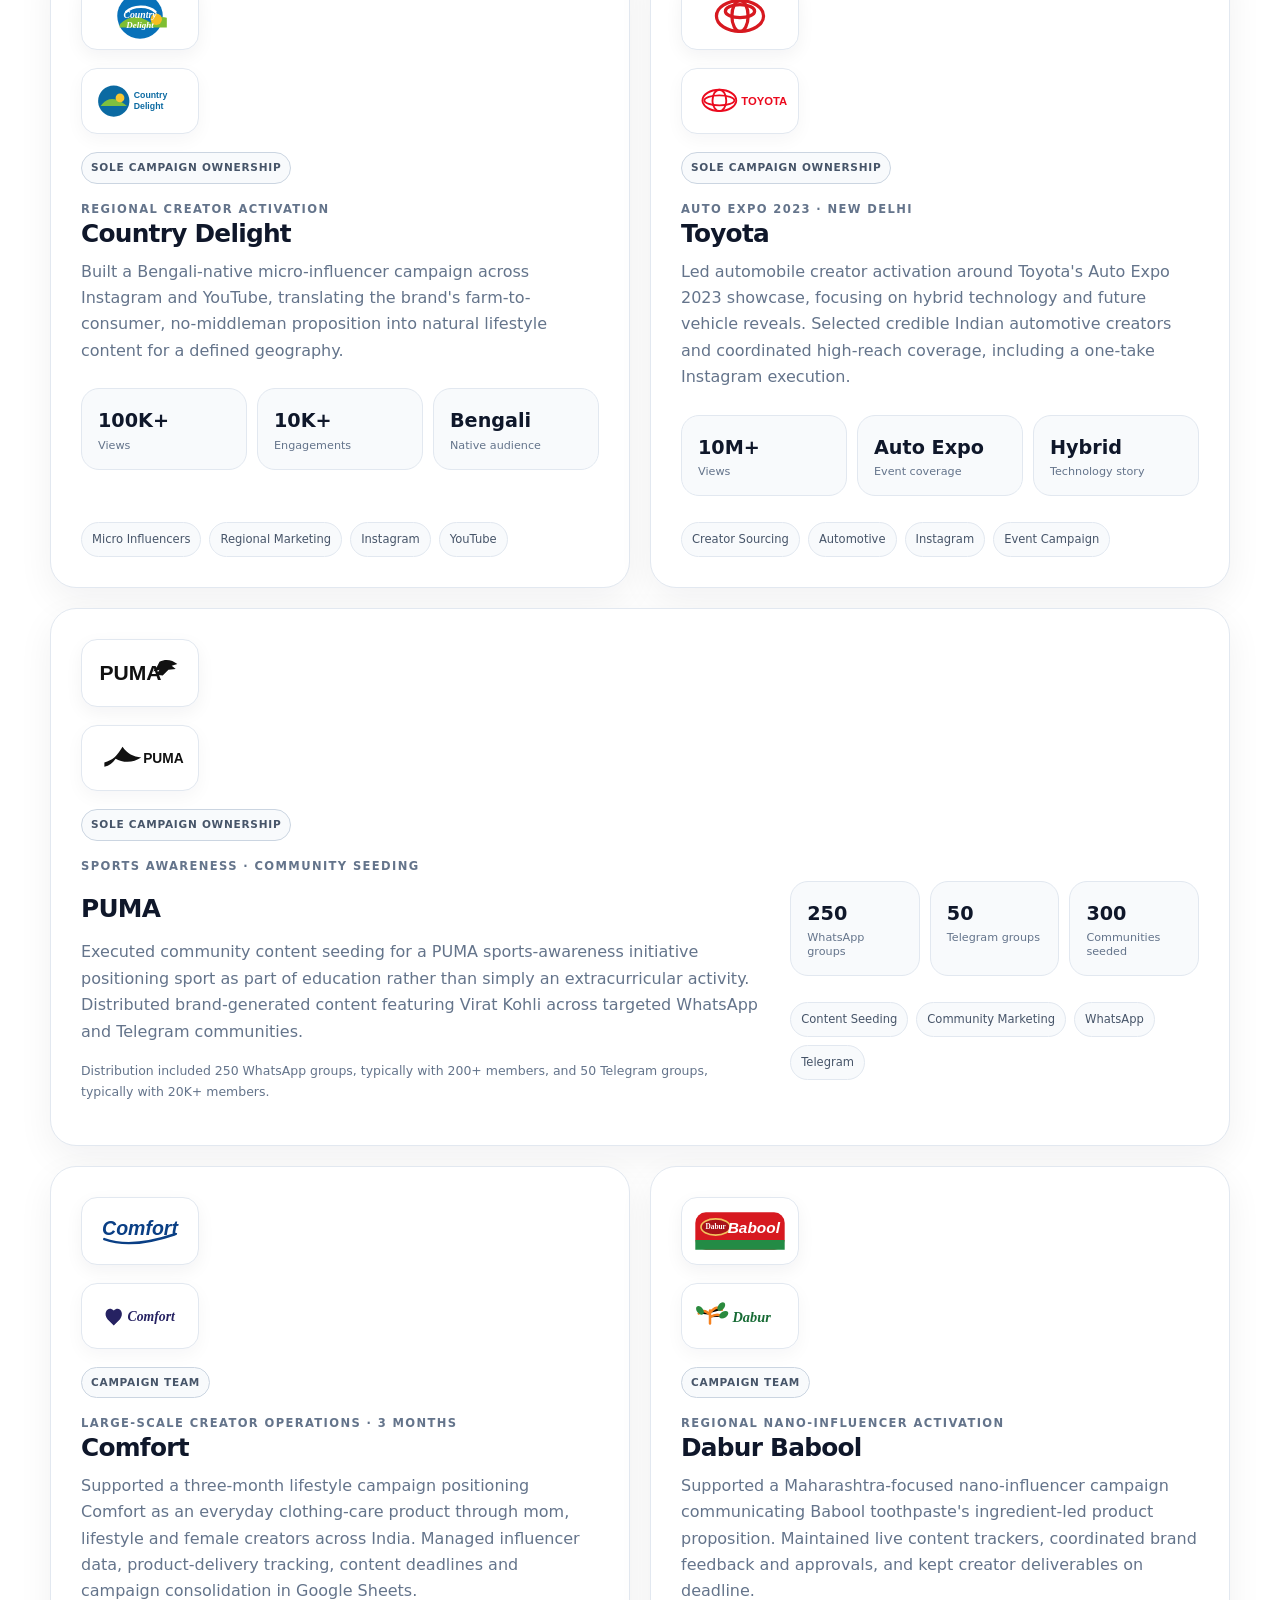
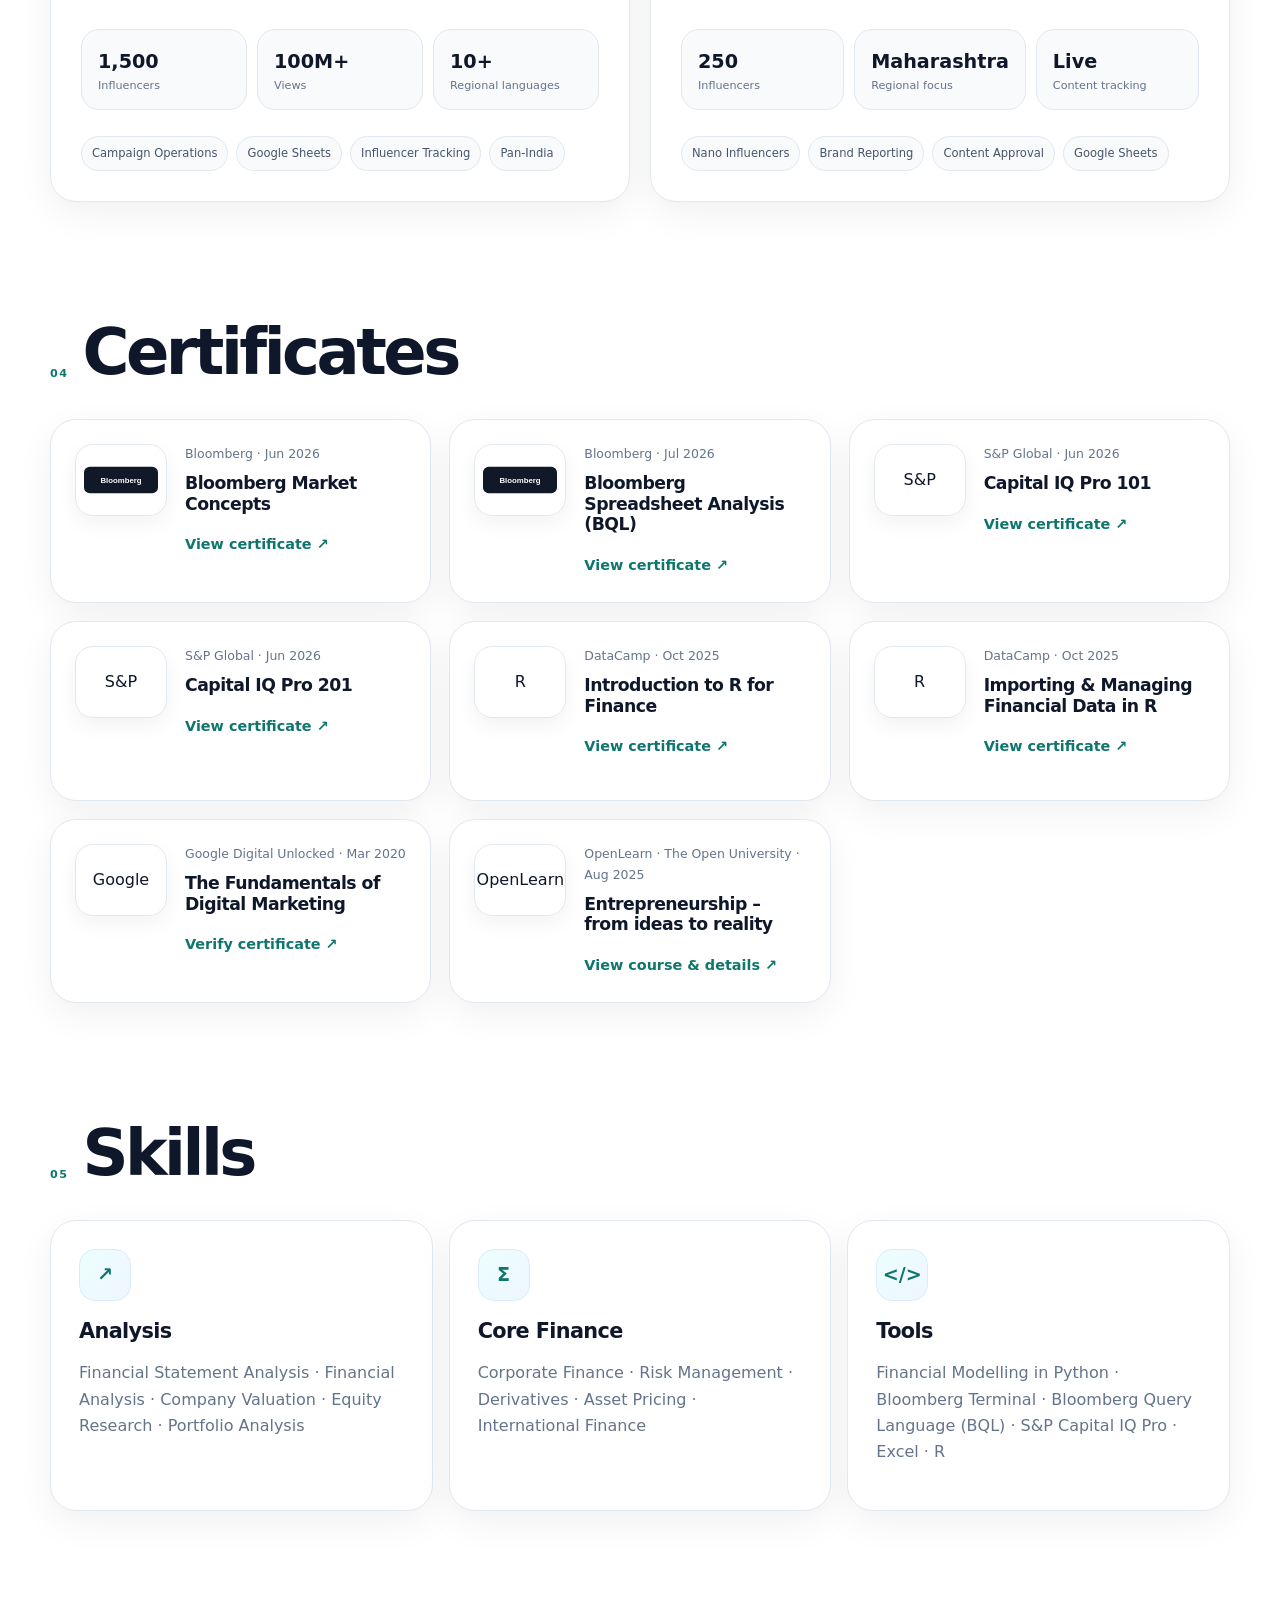
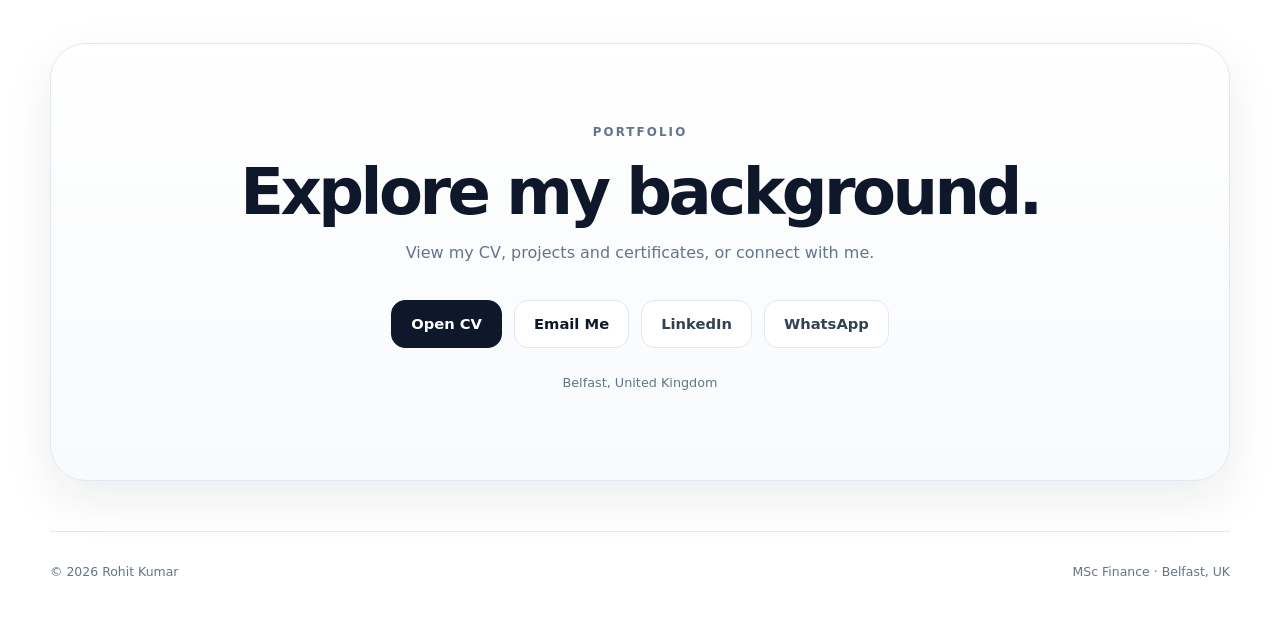
==== commit 8939b5de: "Embed campaign logos directly in homepage and bust cache" ====
--- a/index.html
+++ b/index.html
@@ -12,8 +12,8 @@
   <meta property="og:description" content="Projects, certificates, education and skills." />
   <meta property="og:type" content="website" />
   <link rel="stylesheet" href="styles.css?v=9" />
-  <link rel="stylesheet" href="campaigns.css?v=2" />
-  <style>html,body{background:#fff;color:#0f172a}.edu-logo img{display:block}.edu-logo img[src]{opacity:1}.edu-logo img:not([src]){display:none}.project-identity{display:flex;align-items:center;gap:13px;margin-bottom:18px}.project-symbol{flex:0 0 58px;width:58px;height:58px;border-radius:16px;display:grid;place-items:center;background:linear-gradient(145deg,#0f172a,#334155);color:#fff;font-weight:900;letter-spacing:-.04em;box-shadow:0 8px 22px rgba(15,23,42,.14)}.project-symbol.rtx-logo{flex:0 0 118px;width:118px;height:58px;background:#fff;border:1px solid #e2e8f0;padding:8px;box-shadow:0 8px 22px rgba(15,23,42,.08)}.project-symbol.rtx-logo img{display:block;width:100%;height:100%;object-fit:contain}.project-symbol.fx{background:linear-gradient(145deg,#0f766e,#2563eb)}.project-identity strong{display:block;font-size:.92rem;line-height:1.2;color:#0f172a}.project-identity span{display:block;margin-top:3px;font-size:.72rem;color:#64748b}@media(max-width:560px){.project-symbol{width:52px;height:52px;flex-basis:52px}.project-symbol.rtx-logo{width:104px;height:52px;flex-basis:104px;padding:7px}}</style>
+  <link rel="stylesheet" href="campaigns.css?v=3" />
+  <style>html,body{background:#fff;color:#0f172a}.edu-logo img{display:block}.edu-logo img[src]{opacity:1}.edu-logo img:not([src]){display:none}.project-identity{display:flex;align-items:center;gap:13px;margin-bottom:18px}.project-symbol{flex:0 0 58px;width:58px;height:58px;border-radius:16px;display:grid;place-items:center;background:linear-gradient(145deg,#0f172a,#334155);color:#fff;font-weight:900;letter-spacing:-.04em;box-shadow:0 8px 22px rgba(15,23,42,.14)}.project-symbol.rtx-logo{flex:0 0 118px;width:118px;height:58px;background:#fff;border:1px solid #e2e8f0;padding:8px;box-shadow:0 8px 22px rgba(15,23,42,.08)}.project-symbol.rtx-logo img{display:block;width:100%;height:100%;object-fit:contain}.project-symbol.fx{background:linear-gradient(145deg,#0f766e,#2563eb)}.project-identity strong{display:block;font-size:.92rem;line-height:1.2;color:#0f172a}.project-identity span{display:block;margin-top:3px;font-size:.72rem;color:#64748b}.campaign-brand svg{width:100%;height:100%;display:block}@media(max-width:560px){.project-symbol{width:52px;height:52px;flex-basis:52px}.project-symbol.rtx-logo{width:104px;height:52px;flex-basis:104px;padding:7px}}</style>
 </head>
 <body>
   <header class="site-header">
@@ -68,13 +68,13 @@
 
       <div id="campaignCaseStudies" class="campaign-block">
         <div class="campaign-intro"><div><p class="card-kicker">COMMERCIAL CAMPAIGN EXPERIENCE · 2022–2025</p><h3>Selected Brand Campaigns</h3></div><p>Influencer marketing work across regional creator activation, event coverage, community seeding and large-scale campaign operations for consumer and automotive brands.</p></div>
-        <p class="campaign-disclaimer">Brand names are shown only to identify campaigns worked on; no endorsement or affiliation is implied.</p>
+        <p class="campaign-disclaimer">Brand names and logo marks are shown only to identify campaigns worked on; no endorsement or affiliation is implied.</p>
         <div class="campaign-grid">
-          <article class="card campaign-card"><div class="campaign-brand"><span class="brand-fallback" style="display:block">Country Delight</span></div><span class="ownership">Sole Campaign Ownership</span><p class="card-kicker">REGIONAL CREATOR ACTIVATION</p><h3>Country Delight</h3><p>Built a Bengali-native micro-influencer campaign across Instagram and YouTube, translating the brand's farm-to-consumer, no-middleman proposition into natural lifestyle content for a defined geography.</p><div class="result-grid"><div><strong>100K+</strong><span>Views</span></div><div><strong>10K+</strong><span>Engagements</span></div><div><strong>Bengali</strong><span>Native audience</span></div></div><div class="tags"><span>Micro Influencers</span><span>Regional Marketing</span><span>Instagram</span><span>YouTube</span></div></article>
-          <article class="card campaign-card"><div class="campaign-brand"><span class="brand-fallback" style="display:block">Toyota</span></div><span class="ownership">Sole Campaign Ownership</span><p class="card-kicker">AUTO EXPO 2023 · NEW DELHI</p><h3>Toyota</h3><p>Led automobile creator activation around Toyota's Auto Expo 2023 showcase, focusing on hybrid technology and future vehicle reveals. Selected credible Indian automotive creators and coordinated high-reach coverage, including a one-take Instagram execution.</p><div class="result-grid"><div><strong>10M+</strong><span>Views</span></div><div><strong>Auto Expo</strong><span>Event coverage</span></div><div><strong>Hybrid</strong><span>Technology story</span></div></div><div class="tags"><span>Creator Sourcing</span><span>Automotive</span><span>Instagram</span><span>Event Campaign</span></div></article>
-          <article class="card campaign-card wide"><div class="campaign-brand"><span class="brand-fallback" style="display:block">PUMA</span></div><span class="ownership">Sole Campaign Ownership</span><div class="campaign-wide-body"><div><p class="card-kicker">SPORTS AWARENESS · COMMUNITY SEEDING</p><h3>PUMA</h3><p>Executed community content seeding for a PUMA sports-awareness initiative positioning sport as part of education rather than simply an extracurricular activity. Distributed brand-generated content featuring Virat Kohli across targeted WhatsApp and Telegram communities.</p><p class="campaign-note">Distribution included 250 WhatsApp groups, typically with 200+ members, and 50 Telegram groups, typically with 20K+ members.</p></div><div><div class="result-grid"><div><strong>250</strong><span>WhatsApp groups</span></div><div><strong>50</strong><span>Telegram groups</span></div><div><strong>300</strong><span>Communities seeded</span></div></div><div class="tags"><span>Content Seeding</span><span>Community Marketing</span><span>WhatsApp</span><span>Telegram</span></div></div></div></article>
-          <article class="card campaign-card"><div class="campaign-brand"><span class="brand-fallback" style="display:block">Comfort</span></div><span class="ownership">Campaign Team</span><p class="card-kicker">LARGE-SCALE CREATOR OPERATIONS · 3 MONTHS</p><h3>Comfort</h3><p>Supported a three-month lifestyle campaign positioning Comfort as an everyday clothing-care product through mom, lifestyle and female creators across India. Managed influencer data, product-delivery tracking, content deadlines and campaign consolidation in Google Sheets.</p><div class="result-grid"><div><strong>1,500</strong><span>Influencers</span></div><div><strong>100M+</strong><span>Views</span></div><div><strong>10+</strong><span>Regional languages</span></div></div><div class="tags"><span>Campaign Operations</span><span>Google Sheets</span><span>Influencer Tracking</span><span>Pan-India</span></div></article>
-          <article class="card campaign-card"><div class="campaign-brand"><span class="brand-fallback" style="display:block">Dabur</span></div><span class="ownership">Campaign Team</span><p class="card-kicker">REGIONAL NANO-INFLUENCER ACTIVATION</p><h3>Dabur Babool</h3><p>Supported a Maharashtra-focused nano-influencer campaign communicating Babool toothpaste's ingredient-led product proposition. Maintained live content trackers, coordinated brand feedback and approvals, and kept creator deliverables on deadline.</p><div class="result-grid"><div><strong>250</strong><span>Influencers</span></div><div><strong>Maharashtra</strong><span>Regional focus</span></div><div><strong>Live</strong><span>Content tracking</span></div></div><div class="tags"><span>Nano Influencers</span><span>Brand Reporting</span><span>Content Approval</span><span>Google Sheets</span></div></article>
+          <article class="card campaign-card"><div class="campaign-brand" aria-label="Country Delight logo"><svg viewBox="0 0 160 72"><rect width="160" height="72" rx="16" fill="#fff"/><circle cx="38" cy="36" r="25" fill="#0b6aa2"/><path d="M17 44c11-15 24-15 42 0" fill="#7fbf3f"/><circle cx="48" cy="31" r="7" fill="#f7c531"/><text x="70" y="31" font-family="Arial,sans-serif" font-size="14" font-weight="800" fill="#0b6aa2">Country</text><text x="70" y="49" font-family="Arial,sans-serif" font-size="14" font-weight="800" fill="#0b6aa2">Delight</text></svg></div><span class="ownership">Sole Campaign Ownership</span><p class="card-kicker">REGIONAL CREATOR ACTIVATION</p><h3>Country Delight</h3><p>Built a Bengali-native micro-influencer campaign across Instagram and YouTube, translating the brand's farm-to-consumer, no-middleman proposition into natural lifestyle content for a defined geography.</p><div class="result-grid"><div><strong>100K+</strong><span>Views</span></div><div><strong>10K+</strong><span>Engagements</span></div><div><strong>Bengali</strong><span>Native audience</span></div></div><div class="tags"><span>Micro Influencers</span><span>Regional Marketing</span><span>Instagram</span><span>YouTube</span></div></article>
+          <article class="card campaign-card"><div class="campaign-brand" aria-label="Toyota logo"><svg viewBox="0 0 160 72"><rect width="160" height="72" rx="16" fill="#fff"/><g transform="translate(18 13)" fill="none" stroke="#eb0a1e" stroke-width="3"><ellipse cx="29" cy="22" rx="27" ry="17"/><ellipse cx="29" cy="22" rx="11" ry="17"/><ellipse cx="29" cy="22" rx="24" ry="8"/></g><text x="82" y="42" font-family="Arial,sans-serif" font-size="18" font-weight="900" fill="#eb0a1e">TOYOTA</text></svg></div><span class="ownership">Sole Campaign Ownership</span><p class="card-kicker">AUTO EXPO 2023 · NEW DELHI</p><h3>Toyota</h3><p>Led automobile creator activation around Toyota's Auto Expo 2023 showcase, focusing on hybrid technology and future vehicle reveals. Selected credible Indian automotive creators and coordinated high-reach coverage, including a one-take Instagram execution.</p><div class="result-grid"><div><strong>10M+</strong><span>Views</span></div><div><strong>Auto Expo</strong><span>Event coverage</span></div><div><strong>Hybrid</strong><span>Technology story</span></div></div><div class="tags"><span>Creator Sourcing</span><span>Automotive</span><span>Instagram</span><span>Event Campaign</span></div></article>
+          <article class="card campaign-card wide"><div class="campaign-brand" aria-label="PUMA logo"><svg viewBox="0 0 160 72"><rect width="160" height="72" rx="16" fill="#fff"/><path d="M23 43c13-3 21-11 29-25 8 11 17 16 30 17-7 4-14 7-22 7-7 0-14-2-19-5-5 7-10 11-18 13z" fill="#111"/><text x="85" y="44" font-family="Arial,sans-serif" font-size="22" font-weight="900" fill="#111">PUMA</text></svg></div><span class="ownership">Sole Campaign Ownership</span><div class="campaign-wide-body"><div><p class="card-kicker">SPORTS AWARENESS · COMMUNITY SEEDING</p><h3>PUMA</h3><p>Executed community content seeding for a PUMA sports-awareness initiative positioning sport as part of education rather than simply an extracurricular activity. Distributed brand-generated content featuring Virat Kohli across targeted WhatsApp and Telegram communities.</p><p class="campaign-note">Distribution included 250 WhatsApp groups, typically with 200+ members, and 50 Telegram groups, typically with 20K+ members.</p></div><div><div class="result-grid"><div><strong>250</strong><span>WhatsApp groups</span></div><div><strong>50</strong><span>Telegram groups</span></div><div><strong>300</strong><span>Communities seeded</span></div></div><div class="tags"><span>Content Seeding</span><span>Community Marketing</span><span>WhatsApp</span><span>Telegram</span></div></div></div></article>
+          <article class="card campaign-card"><div class="campaign-brand" aria-label="Comfort logo"><svg viewBox="0 0 160 72"><rect width="160" height="72" rx="16" fill="#fff"/><path d="M28 41c-8-10 1-22 10-14 9-8 18 4 10 14l-10 10z" fill="#262262"/><text x="60" y="44" font-family="Georgia,serif" font-size="22" font-style="italic" font-weight="700" fill="#262262">Comfort</text></svg></div><span class="ownership">Campaign Team</span><p class="card-kicker">LARGE-SCALE CREATOR OPERATIONS · 3 MONTHS</p><h3>Comfort</h3><p>Supported a three-month lifestyle campaign positioning Comfort as an everyday clothing-care product through mom, lifestyle and female creators across India. Managed influencer data, product-delivery tracking, content deadlines and campaign consolidation in Google Sheets.</p><div class="result-grid"><div><strong>1,500</strong><span>Influencers</span></div><div><strong>100M+</strong><span>Views</span></div><div><strong>10+</strong><span>Regional languages</span></div></div><div class="tags"><span>Campaign Operations</span><span>Google Sheets</span><span>Influencer Tracking</span><span>Pan-India</span></div></article>
+          <article class="card campaign-card"><div class="campaign-brand" aria-label="Dabur logo"><svg viewBox="0 0 160 72"><rect width="160" height="72" rx="16" fill="#fff"/><path d="M32 48V27M32 34c-8-8-13-7-18-2M32 31c8-10 14-10 19-5M32 38c9-6 15-5 20-1" stroke="#f58220" stroke-width="4" stroke-linecap="round"/><g fill="#2b8a3e"><ellipse cx="16" cy="27" rx="5" ry="8" transform="rotate(-38 16 27)"/><ellipse cx="50" cy="21" rx="5" ry="8" transform="rotate(38 50 21)"/><ellipse cx="54" cy="34" rx="5" ry="8" transform="rotate(58 54 34)"/></g><text x="68" y="46" font-family="Georgia,serif" font-size="23" font-style="italic" font-weight="700" fill="#176b35">Dabur</text></svg></div><span class="ownership">Campaign Team</span><p class="card-kicker">REGIONAL NANO-INFLUENCER ACTIVATION</p><h3>Dabur Babool</h3><p>Supported a Maharashtra-focused nano-influencer campaign communicating Babool toothpaste's ingredient-led product proposition. Maintained live content trackers, coordinated brand feedback and approvals, and kept creator deliverables on deadline.</p><div class="result-grid"><div><strong>250</strong><span>Influencers</span></div><div><strong>Maharashtra</strong><span>Regional focus</span></div><div><strong>Live</strong><span>Content tracking</span></div></div><div class="tags"><span>Nano Influencers</span><span>Brand Reporting</span><span>Content Approval</span><span>Google Sheets</span></div></article>
         </div>
       </div>
     </section>
@@ -98,6 +98,6 @@
     <section class="cta reveal" id="contact"><p class="eyebrow">PORTFOLIO</p><h2>Explore my background.</h2><p>View my CV, projects and certificates, or connect with me.</p><div class="hero-actions center"><a class="btn primary" href="assets/cv/Rohit-Kumar-CV.pdf" target="_blank" rel="noopener">Open CV</a><a class="btn secondary" href="mailto:rohitsharma9060r.s@gmail.com">Email Me</a><a class="btn ghost" href="https://www.linkedin.com/in/rohit-kumar-sharma-/" target="_blank" rel="noopener">LinkedIn</a><a class="btn ghost whatsapp-btn" href="https://wa.me/447887149723" target="_blank" rel="noopener">WhatsApp</a></div><p class="location">Belfast, United Kingdom</p></section>
   </main>
   <footer><span>© <span id="year"></span> Rohit Kumar</span><span>MSc Finance · Belfast, UK</span></footer>
-  <script src="script.js?v=12"></script>
+  <script src="script.js?v=13"></script>
 </body>
 </html>
